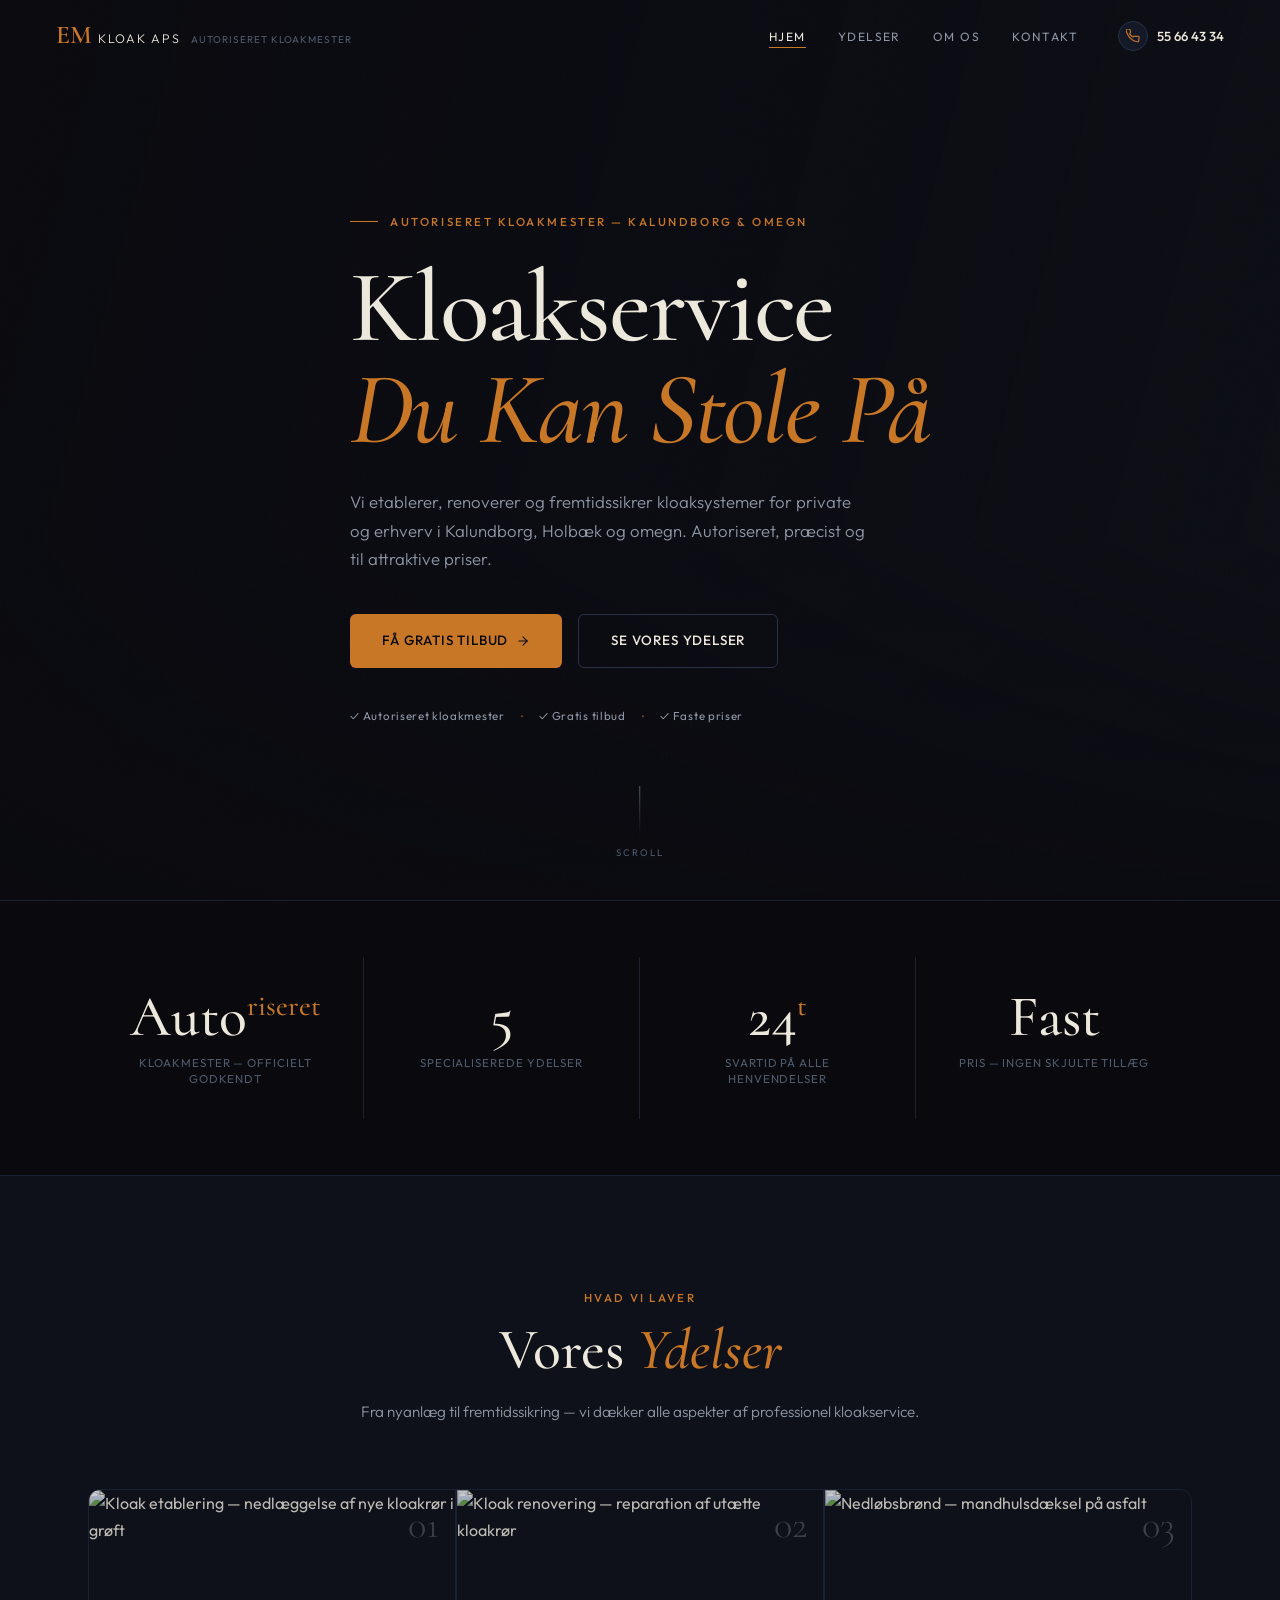
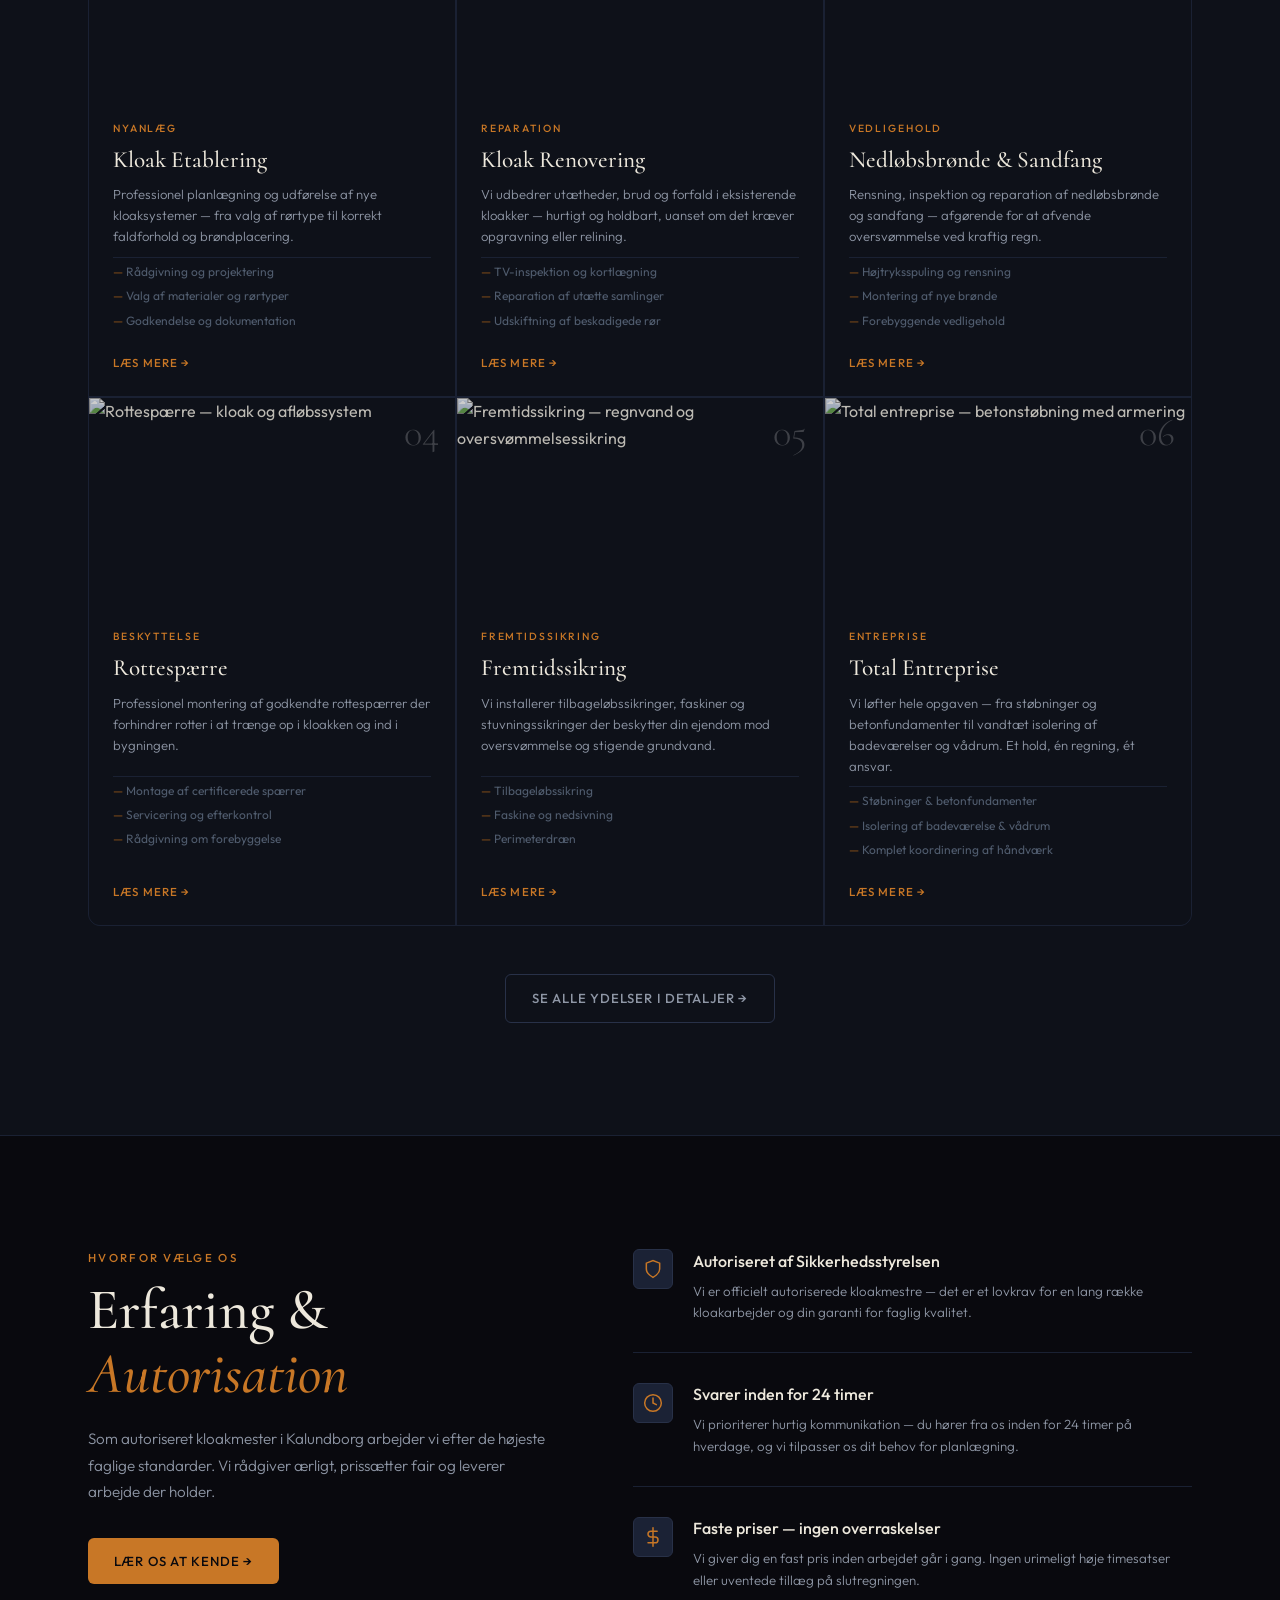
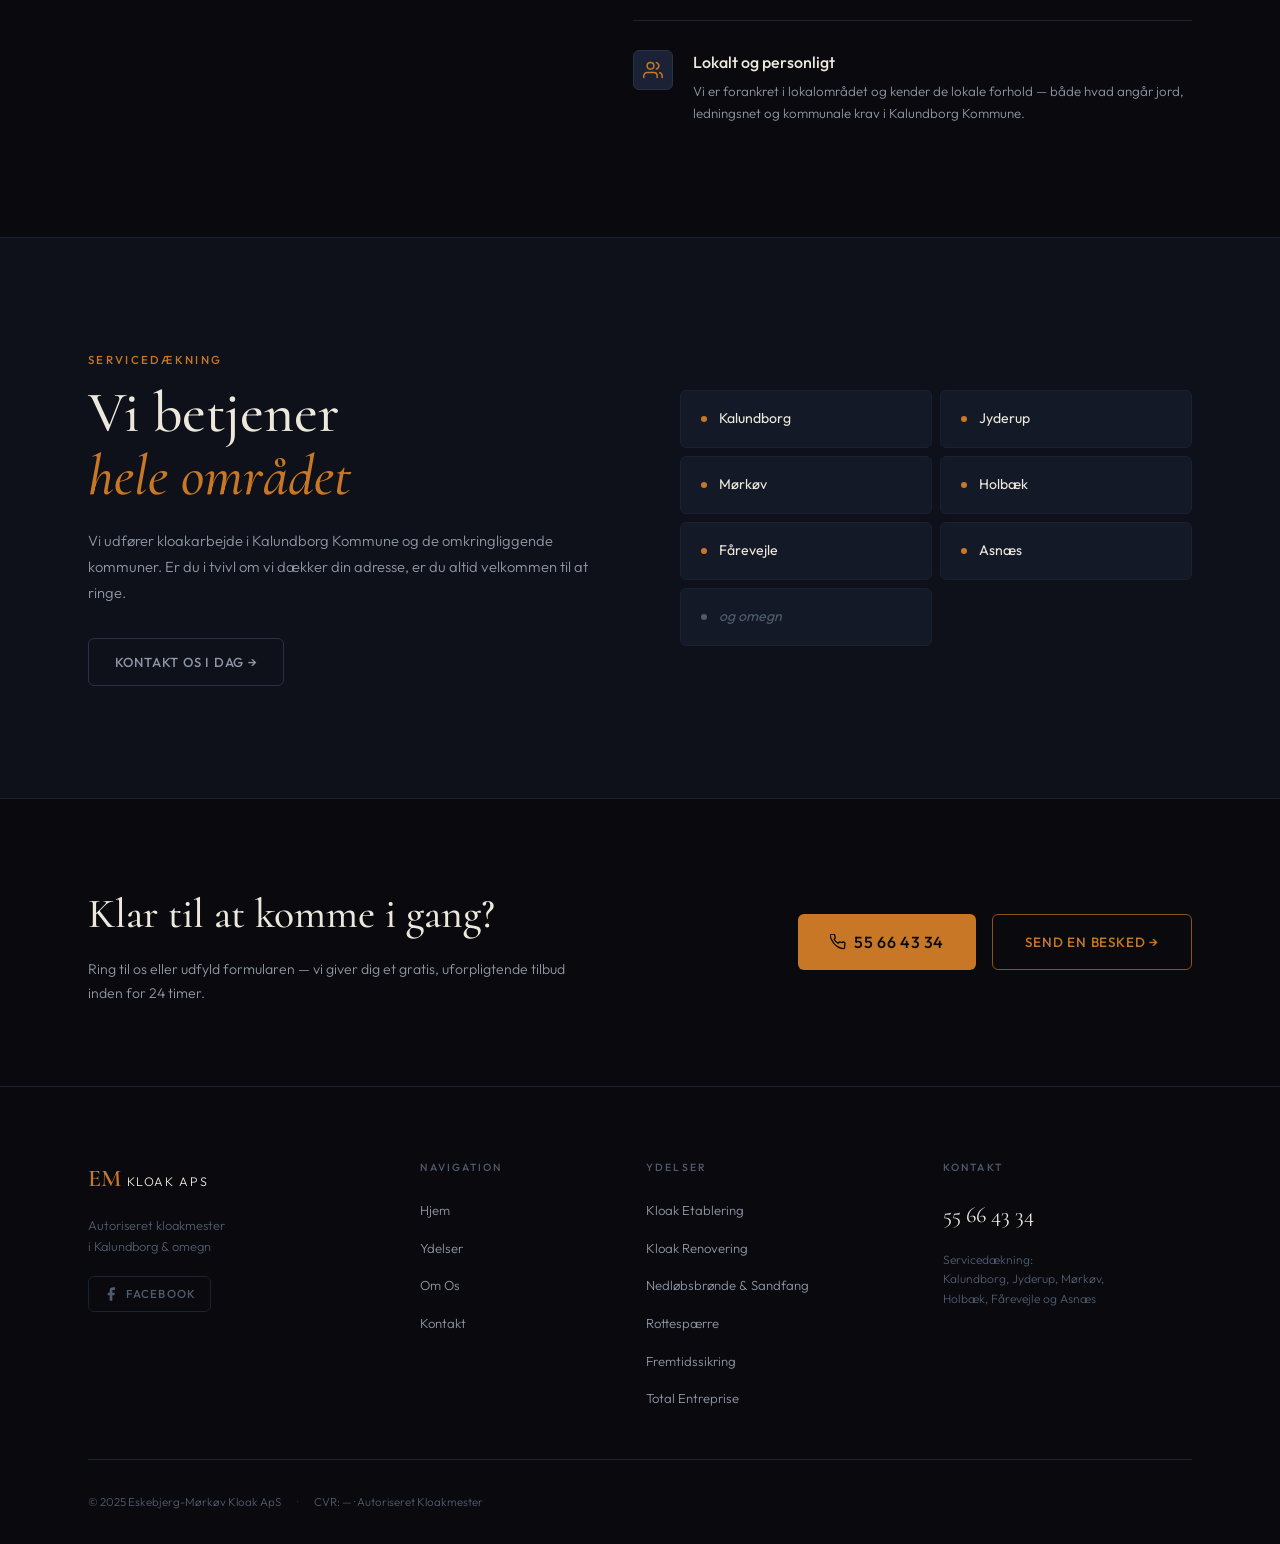
==== index.html @ 43b86daf "Replace all images with service-specific Pexels photos Hero: wide trench + large pipes (37627672) Et" ====
<!DOCTYPE html>
<html lang="da">
<head>
  <meta charset="UTF-8">
  <meta name="viewport" content="width=device-width, initial-scale=1.0">
  <title>Eskebjerg-Mørkøv Kloak ApS — Autoriseret Kloakmester i Kalundborg</title>
  <meta name="description" content="Autoriseret kloakmester i Kalundborg. Vi etablerer, renoverer og fremtidssikrer kloaksystemer for private og erhverv. Ring 55 66 43 34 for et gratis tilbud.">
  <meta name="keywords" content="kloakmester, kloak, Kalundborg, kloakservice, kloakrenovering, rottespærre, fremtidssikring, Mørkøv, Jyderup, Holbæk">
  <meta property="og:title" content="Eskebjerg-Mørkøv Kloak ApS — Autoriseret Kloakmester">
  <meta property="og:description" content="Professionel kloakservice i Kalundborg og omegn. Autoriseret kloakmester med fokus på kvalitet og holdbarhed.">
  <meta property="og:type" content="website">
  <link rel="canonical" href="https://www.emkloak.dk/">
  <link rel="stylesheet" href="assets/style.css">
  <link rel="preconnect" href="https://fonts.googleapis.com">
  <link rel="preconnect" href="https://fonts.gstatic.com" crossorigin>
  <link href="https://fonts.googleapis.com/css2?family=Cormorant:ital,wght@0,300;0,400;0,500;0,600;1,300;1,400;1,500;1,600&family=Outfit:wght@300;400;500;600&display=swap" rel="stylesheet">

  <script type="application/ld+json">
  {
    "@context": "https://schema.org",
    "@type": "LocalBusiness",
    "name": "Eskebjerg-Mørkøv Kloak ApS",
    "telephone": "+4555664334",
    "url": "https://www.emkloak.dk",
    "address": {
      "@type": "PostalAddress",
      "addressRegion": "Kalundborg",
      "addressCountry": "DK"
    },
    "areaServed": ["Kalundborg", "Jyderup", "Mørkøv", "Holbæk", "Fårevejle", "Asnæs"],
    "description": "Autoriseret kloakmester der etablerer, renoverer og fremtidssikrer kloaksystemer.",
    "openingHours": "Mo-Fr 07:00-17:00"
  }
  </script>
</head>
<body>

<!-- ═══ NAV ════════════════════════════════════════════════════════════ -->
<nav class="nav" id="nav">
  <a href="index.html" class="nav-brand" aria-label="Hjem">
    <span class="nav-brand-em">EM</span>
    <span class="nav-brand-rest">Kloak ApS</span>
    <span class="nav-brand-auth">Autoriseret Kloakmester</span>
  </a>
  <ul class="nav-links" role="list">
    <li><a href="index.html" class="active">Hjem</a></li>
    <li><a href="ydelser.html">Ydelser</a></li>
    <li><a href="om-os.html">Om Os</a></li>
    <li><a href="kontakt.html">Kontakt</a></li>
  </ul>
  <a href="tel:55664334" class="nav-phone">
    <span class="nav-phone-ring" aria-hidden="true">
      <svg width="14" height="14" viewBox="0 0 24 24" fill="none" stroke="currentColor" stroke-width="2" stroke-linecap="round"><path d="M22 16.92v3a2 2 0 01-2.18 2 19.79 19.79 0 01-8.63-3.07A19.5 19.5 0 013.07 9.8 19.79 19.79 0 010 1.17 2 2 0 012 0h3a2 2 0 012 1.72c.127.96.361 1.903.7 2.81a2 2 0 01-.45 2.11L6.09 7.91a16 16 0 006 6l1.27-1.27a2 2 0 012.11-.45c.907.339 1.85.573 2.81.7A2 2 0 0122 16z"/></svg>
    </span>
    55 66 43 34
  </a>
  <button class="hamburger" id="hamburger" aria-label="Åbn menu" aria-expanded="false">
    <span></span><span></span><span></span>
  </button>
</nav>

<!-- MOB NAV DRAWER -->
<div class="mob-nav" id="mob-nav" aria-hidden="true">
  <a href="index.html">Hjem</a>
  <a href="ydelser.html">Ydelser</a>
  <a href="om-os.html">Om Os</a>
  <a href="kontakt.html">Kontakt</a>
  <a href="tel:55664334" class="mob-phone">55 66 43 34</a>
  <a href="kontakt.html" class="btn btn-accent mob-cta">Få gratis tilbud &rarr;</a>
</div>
<div class="mob-overlay" id="mob-overlay"></div>

<!-- ═══ HERO ══════════════════════════════════════════════════════════ -->
<section class="hero" id="top">
  <div class="hero-bg" style="background-image:url('https://images.pexels.com/photos/37627672/pexels-photo-37627672.jpeg?auto=compress&cs=tinysrgb&w=1920')"></div>
  <div class="hero-gradient"></div>
  <div class="hero-noise"></div>
  <div class="container hero-body">
    <div class="hero-content">
      <div class="hero-eyebrow">Autoriseret Kloakmester — Kalundborg &amp; Omegn</div>
      <h1 class="hero-h1">
        Kloakservice<br>
        <em>Du Kan Stole På</em>
      </h1>
      <p class="hero-sub">Vi etablerer, renoverer og fremtidssikrer kloaksystemer for private og erhverv i Kalundborg, Holbæk og omegn. Autoriseret, præcist og til attraktive priser.</p>
      <div class="hero-btns">
        <a href="kontakt.html" class="btn btn-accent btn-lg">
          Få gratis tilbud
          <svg width="14" height="14" viewBox="0 0 24 24" fill="none" stroke="currentColor" stroke-width="2" stroke-linecap="round"><line x1="5" y1="12" x2="19" y2="12"/><polyline points="12,5 19,12 12,19"/></svg>
        </a>
        <a href="ydelser.html" class="btn btn-ghost btn-lg">Se vores ydelser</a>
      </div>
      <div class="hero-trust">
        <span>&#10003;&nbsp;Autoriseret kloakmester</span>
        <span class="dot" aria-hidden="true">·</span>
        <span>&#10003;&nbsp;Gratis tilbud</span>
        <span class="dot" aria-hidden="true">·</span>
        <span>&#10003;&nbsp;Faste priser</span>
      </div>
    </div>
  </div>
  <div class="hero-scroll" aria-hidden="true">
    <div class="hero-scroll-line"></div>
    <span>Scroll</span>
  </div>
</section>

<!-- ═══ STATS BAND ════════════════════════════════════════════════════ -->
<section class="stats" aria-label="Nøgletal">
  <div class="container">
    <div class="stats-grid">
      <div class="stat-item fade-up">
        <div class="stat-num">Auto<span class="stat-sup">riseret</span></div>
        <div class="stat-lbl">Kloakmester — officielt godkendt</div>
      </div>
      <div class="stat-item fade-up" data-d="1">
        <div class="stat-num">5</div>
        <div class="stat-lbl">Specialiserede ydelser</div>
      </div>
      <div class="stat-item fade-up" data-d="2">
        <div class="stat-num">24<span class="stat-sup">t</span></div>
        <div class="stat-lbl">Svartid på alle henvendelser</div>
      </div>
      <div class="stat-item fade-up" data-d="3">
        <div class="stat-num">Fast</div>
        <div class="stat-lbl">Pris — ingen skjulte tillæg</div>
      </div>
    </div>
  </div>
</section>

<!-- ═══ SERVICES ══════════════════════════════════════════════════════ -->
<section class="services" id="ydelser" aria-labelledby="services-h2">
  <div class="container">
    <div class="section-head fade-up">
      <div class="eyebrow">Hvad vi laver</div>
      <h2 class="h2" id="services-h2">Vores <em>Ydelser</em></h2>
      <p class="section-sub">Fra nyanlæg til fremtidssikring — vi dækker alle aspekter af professionel kloakservice.</p>
    </div>

    <div class="svc-grid">

      <a href="ydelser.html#etablering" class="svc-card fade-up">
        <div class="svc-img-wrap">
          <img src="https://images.pexels.com/photos/37627673/pexels-photo-37627673.jpeg?auto=compress&cs=tinysrgb&w=700" alt="Kloak etablering — nedlæggelse af nye kloakrør i grøft" loading="lazy">
          <span class="svc-badge">01</span>
        </div>
        <div class="svc-body">
          <div class="svc-tag">Nyanlæg</div>
          <h3 class="svc-name">Kloak Etablering</h3>
          <p class="svc-desc">Professionel planlægning og udførelse af nye kloaksystemer — fra valg af rørtype til korrekt faldforhold og brøndplacering.</p>
          <ul class="svc-bullets">
            <li>Rådgivning og projektering</li>
            <li>Valg af materialer og rørtyper</li>
            <li>Godkendelse og dokumentation</li>
          </ul>
          <span class="svc-link">Læs mere <span aria-hidden="true">&rarr;</span></span>
        </div>
      </a>

      <a href="ydelser.html#renovering" class="svc-card fade-up" data-d="1">
        <div class="svc-img-wrap">
          <img src="https://images.pexels.com/photos/29274530/pexels-photo-29274530.jpeg?auto=compress&cs=tinysrgb&w=700" alt="Kloak renovering — reparation af utætte kloakrør" loading="lazy">
          <span class="svc-badge">02</span>
        </div>
        <div class="svc-body">
          <div class="svc-tag">Reparation</div>
          <h3 class="svc-name">Kloak Renovering</h3>
          <p class="svc-desc">Vi udbedrer utætheder, brud og forfald i eksisterende kloakker — hurtigt og holdbart, uanset om det kræver opgravning eller relining.</p>
          <ul class="svc-bullets">
            <li>TV-inspektion og kortlægning</li>
            <li>Reparation af utætte samlinger</li>
            <li>Udskiftning af beskadigede rør</li>
          </ul>
          <span class="svc-link">Læs mere <span aria-hidden="true">&rarr;</span></span>
        </div>
      </a>

      <a href="ydelser.html#nedloeb" class="svc-card fade-up" data-d="2">
        <div class="svc-img-wrap">
          <img src="https://images.pexels.com/photos/5828261/pexels-photo-5828261.jpeg?auto=compress&cs=tinysrgb&w=700" alt="Nedløbsbrønd — mandhulsdæksel på asfalt" loading="lazy">
          <span class="svc-badge">03</span>
        </div>
        <div class="svc-body">
          <div class="svc-tag">Vedligehold</div>
          <h3 class="svc-name">Nedløbsbrønde &amp; Sandfang</h3>
          <p class="svc-desc">Rensning, inspektion og reparation af nedløbsbrønde og sandfang — afgørende for at afvende oversvømmelse ved kraftig regn.</p>
          <ul class="svc-bullets">
            <li>Højtryksspuling og rensning</li>
            <li>Montering af nye brønde</li>
            <li>Forebyggende vedligehold</li>
          </ul>
          <span class="svc-link">Læs mere <span aria-hidden="true">&rarr;</span></span>
        </div>
      </a>

      <a href="ydelser.html#rottespaerre" class="svc-card fade-up">
        <div class="svc-img-wrap">
          <img src="https://images.pexels.com/photos/3306357/pexels-photo-3306357.jpeg?auto=compress&cs=tinysrgb&w=700" alt="Rottespærre — kloak og afløbssystem" loading="lazy">
          <span class="svc-badge">04</span>
        </div>
        <div class="svc-body">
          <div class="svc-tag">Beskyttelse</div>
          <h3 class="svc-name">Rottespærre</h3>
          <p class="svc-desc">Professionel montering af godkendte rottespærrer der forhindrer rotter i at trænge op i kloakken og ind i bygningen.</p>
          <ul class="svc-bullets">
            <li>Montage af certificerede spærrer</li>
            <li>Servicering og efterkontrol</li>
            <li>Rådgivning om forebyggelse</li>
          </ul>
          <span class="svc-link">Læs mere <span aria-hidden="true">&rarr;</span></span>
        </div>
      </a>

      <a href="ydelser.html#fremtidssikring" class="svc-card fade-up" data-d="1">
        <div class="svc-img-wrap">
          <img src="https://images.pexels.com/photos/18312461/pexels-photo-18312461.jpeg?auto=compress&cs=tinysrgb&w=700" alt="Fremtidssikring — regnvand og oversvømmelsessikring" loading="lazy">
          <span class="svc-badge">05</span>
        </div>
        <div class="svc-body">
          <div class="svc-tag">Fremtidssikring</div>
          <h3 class="svc-name">Fremtidssikring</h3>
          <p class="svc-desc">Vi installerer tilbageløbssikringer, faskiner og stuvningssikringer der beskytter din ejendom mod oversvømmelse og stigende grundvand.</p>
          <ul class="svc-bullets">
            <li>Tilbageløbssikring</li>
            <li>Faskine og nedsivning</li>
            <li>Perimeterdræn</li>
          </ul>
          <span class="svc-link">Læs mere <span aria-hidden="true">&rarr;</span></span>
        </div>
      </a>

      <a href="ydelser.html#entreprise" class="svc-card fade-up" data-d="2">
        <div class="svc-img-wrap">
          <img src="https://images.pexels.com/photos/26107204/pexels-photo-26107204.jpeg?auto=compress&cs=tinysrgb&w=700" alt="Total entreprise — betonstøbning med armering" loading="lazy">
          <span class="svc-badge">06</span>
        </div>
        <div class="svc-body">
          <div class="svc-tag">Entreprise</div>
          <h3 class="svc-name">Total Entreprise</h3>
          <p class="svc-desc">Vi løfter hele opgaven — fra støbninger og betonfundamenter til vandtæt isolering af badeværelser og vådrum. Et hold, én regning, ét ansvar.</p>
          <ul class="svc-bullets">
            <li>Støbninger &amp; betonfundamenter</li>
            <li>Isolering af badeværelse &amp; vådrum</li>
            <li>Komplet koordinering af håndværk</li>
          </ul>
          <span class="svc-link">Læs mere <span aria-hidden="true">&rarr;</span></span>
        </div>
      </a>

    </div>

    <div class="services-cta fade-up">
      <a href="ydelser.html" class="btn btn-outline">Se alle ydelser i detaljer &rarr;</a>
    </div>
  </div>
</section>

<!-- ═══ WHY / ABOUT ══════════════════════════════════════════════════ -->
<section class="why" aria-labelledby="why-h2">
  <div class="container">
    <div class="why-layout">
      <div class="why-left fade-up">
        <div class="eyebrow">Hvorfor vælge os</div>
        <h2 class="h2" id="why-h2">Erfaring &amp;<br><em>Autorisation</em></h2>
        <p class="why-sub">Som autoriseret kloakmester i Kalundborg arbejder vi efter de højeste faglige standarder. Vi rådgiver ærligt, prissætter fair og leverer arbejde der holder.</p>
        <a href="om-os.html" class="btn btn-accent" style="margin-top:2rem">Lær os at kende &rarr;</a>
      </div>
      <div class="why-right">
        <div class="why-feat fade-up">
          <div class="why-feat-icon" aria-hidden="true">
            <svg width="20" height="20" viewBox="0 0 24 24" fill="none" stroke="currentColor" stroke-width="1.8" stroke-linecap="round"><path d="M12 22s8-4 8-10V5l-8-3-8 3v7c0 6 8 10 8 10z"/></svg>
          </div>
          <div>
            <div class="why-feat-title">Autoriseret af Sikkerhedsstyrelsen</div>
            <p class="why-feat-desc">Vi er officielt autoriserede kloakmestre — det er et lovkrav for en lang række kloakarbejder og din garanti for faglig kvalitet.</p>
          </div>
        </div>
        <div class="why-feat fade-up" data-d="1">
          <div class="why-feat-icon" aria-hidden="true">
            <svg width="20" height="20" viewBox="0 0 24 24" fill="none" stroke="currentColor" stroke-width="1.8" stroke-linecap="round"><circle cx="12" cy="12" r="10"/><polyline points="12,6 12,12 16,14"/></svg>
          </div>
          <div>
            <div class="why-feat-title">Svarer inden for 24 timer</div>
            <p class="why-feat-desc">Vi prioriterer hurtig kommunikation — du hører fra os inden for 24 timer på hverdage, og vi tilpasser os dit behov for planlægning.</p>
          </div>
        </div>
        <div class="why-feat fade-up" data-d="2">
          <div class="why-feat-icon" aria-hidden="true">
            <svg width="20" height="20" viewBox="0 0 24 24" fill="none" stroke="currentColor" stroke-width="1.8" stroke-linecap="round"><line x1="12" y1="1" x2="12" y2="23"/><path d="M17 5H9.5a3.5 3.5 0 000 7h5a3.5 3.5 0 010 7H6"/></svg>
          </div>
          <div>
            <div class="why-feat-title">Faste priser — ingen overraskelser</div>
            <p class="why-feat-desc">Vi giver dig en fast pris inden arbejdet går i gang. Ingen urimeligt høje timesatser eller uventede tillæg på slutregningen.</p>
          </div>
        </div>
        <div class="why-feat fade-up" data-d="3">
          <div class="why-feat-icon" aria-hidden="true">
            <svg width="20" height="20" viewBox="0 0 24 24" fill="none" stroke="currentColor" stroke-width="1.8" stroke-linecap="round"><path d="M17 21v-2a4 4 0 00-4-4H5a4 4 0 00-4 4v2"/><circle cx="9" cy="7" r="4"/><path d="M23 21v-2a4 4 0 00-3-3.87"/><path d="M16 3.13a4 4 0 010 7.75"/></svg>
          </div>
          <div>
            <div class="why-feat-title">Lokalt og personligt</div>
            <p class="why-feat-desc">Vi er forankret i lokalområdet og kender de lokale forhold — både hvad angår jord, ledningsnet og kommunale krav i Kalundborg Kommune.</p>
          </div>
        </div>
      </div>
    </div>
  </div>
</section>

<!-- ═══ SERVICE AREA ══════════════════════════════════════════════════ -->
<section class="area" aria-labelledby="area-h2">
  <div class="container">
    <div class="area-inner">
      <div class="area-text fade-up">
        <div class="eyebrow">Servicedækning</div>
        <h2 class="h2" id="area-h2">Vi betjener<br><em>hele området</em></h2>
        <p class="area-sub">Vi udfører kloakarbejde i Kalundborg Kommune og de omkringliggende kommuner. Er du i tvivl om vi dækker din adresse, er du altid velkommen til at ringe.</p>
        <a href="kontakt.html" class="btn btn-outline" style="margin-top:2rem">Kontakt os i dag &rarr;</a>
      </div>
      <div class="area-places fade-up" data-d="2">
        <div class="area-place">
          <span class="area-dot" aria-hidden="true"></span>
          <span>Kalundborg</span>
        </div>
        <div class="area-place">
          <span class="area-dot" aria-hidden="true"></span>
          <span>Jyderup</span>
        </div>
        <div class="area-place">
          <span class="area-dot" aria-hidden="true"></span>
          <span>Mørkøv</span>
        </div>
        <div class="area-place">
          <span class="area-dot" aria-hidden="true"></span>
          <span>Holbæk</span>
        </div>
        <div class="area-place">
          <span class="area-dot" aria-hidden="true"></span>
          <span>Fårevejle</span>
        </div>
        <div class="area-place">
          <span class="area-dot" aria-hidden="true"></span>
          <span>Asnæs</span>
        </div>
        <div class="area-place">
          <span class="area-dot area-dot--muted" aria-hidden="true"></span>
          <span class="area-place-more">og omegn</span>
        </div>
      </div>
    </div>
  </div>
</section>

<!-- ═══ CTA BAND ══════════════════════════════════════════════════════ -->
<section class="cta-band" aria-label="Ring til os">
  <div class="container">
    <div class="cta-inner fade-up">
      <div class="cta-text">
        <h2 class="cta-h2">Klar til at komme i gang?</h2>
        <p class="cta-sub">Ring til os eller udfyld formularen — vi giver dig et gratis, uforpligtende tilbud inden for 24 timer.</p>
      </div>
      <div class="cta-btns">
        <a href="tel:55664334" class="btn btn-accent btn-lg cta-phone">
          <svg width="16" height="16" viewBox="0 0 24 24" fill="none" stroke="currentColor" stroke-width="2" stroke-linecap="round" aria-hidden="true"><path d="M22 16.92v3a2 2 0 01-2.18 2 19.79 19.79 0 01-8.63-3.07A19.5 19.5 0 013.07 9.8 19.79 19.79 0 010 1.17 2 2 0 012 0h3a2 2 0 012 1.72c.127.96.361 1.903.7 2.81a2 2 0 01-.45 2.11L6.09 7.91a16 16 0 006 6l1.27-1.27a2 2 0 012.11-.45c.907.339 1.85.573 2.81.7A2 2 0 0122 16z"/></svg>
          55 66 43 34
        </a>
        <a href="kontakt.html" class="btn btn-ghost-accent btn-lg">Send en besked &rarr;</a>
      </div>
    </div>
  </div>
</section>

<!-- ═══ FOOTER ════════════════════════════════════════════════════════ -->
<footer class="footer">
  <div class="container">
    <div class="footer-grid">
      <div class="footer-brand">
        <a href="index.html" class="footer-logo">
          <span class="footer-logo-em">EM</span>
          <span class="footer-logo-rest">Kloak ApS</span>
        </a>
        <p class="footer-tagline">Autoriseret kloakmester<br>i Kalundborg &amp; omegn</p>
        <a href="https://www.facebook.com/groups/1786034168965561" target="_blank" rel="noopener noreferrer" class="footer-fb" aria-label="Besøg os på Facebook">
          <svg width="16" height="16" viewBox="0 0 24 24" fill="currentColor" aria-hidden="true"><path d="M18 2h-3a5 5 0 00-5 5v3H7v4h3v8h4v-8h3l1-4h-4V7a1 1 0 011-1h3z"/></svg>
          Facebook
        </a>
      </div>
      <div class="footer-nav">
        <div class="footer-nav-h">Navigation</div>
        <ul role="list">
          <li><a href="index.html">Hjem</a></li>
          <li><a href="ydelser.html">Ydelser</a></li>
          <li><a href="om-os.html">Om Os</a></li>
          <li><a href="kontakt.html">Kontakt</a></li>
        </ul>
      </div>
      <div class="footer-nav">
        <div class="footer-nav-h">Ydelser</div>
        <ul role="list">
          <li><a href="ydelser.html#etablering">Kloak Etablering</a></li>
          <li><a href="ydelser.html#renovering">Kloak Renovering</a></li>
          <li><a href="ydelser.html#nedloeb">Nedløbsbrønde &amp; Sandfang</a></li>
          <li><a href="ydelser.html#rottespaerre">Rottespærre</a></li>
          <li><a href="ydelser.html#fremtidssikring">Fremtidssikring</a></li>
          <li><a href="ydelser.html#entreprise">Total Entreprise</a></li>
        </ul>
      </div>
      <div class="footer-contact">
        <div class="footer-nav-h">Kontakt</div>
        <a href="tel:55664334" class="footer-contact-phone">55 66 43 34</a>
        <div class="footer-contact-area">Servicedækning:<br>Kalundborg, Jyderup, Mørkøv,<br>Holbæk, Fårevejle og Asnæs</div>
      </div>
    </div>
    <div class="footer-bottom">
      <span>&copy; 2025 Eskebjerg-Mørkøv Kloak ApS</span>
      <span class="footer-sep" aria-hidden="true">·</span>
      <span>CVR: — · Autoriseret Kloakmester</span>
    </div>
  </div>
</footer>

<script src="assets/script.js"></script>
</body>
</html>
---- assets/style.css ----
/* ─────────────────────────────────────────────────────────────────────
   EM Kloak ApS — Design System
   Dark industrial theme · Cormorant (display) + Outfit (body)
   Accent: warm amber #C87726
────────────────────────────────────────────────────────────────────── */

@import url('https://fonts.googleapis.com/css2?family=Cormorant:ital,wght@0,300;0,400;0,500;0,600;1,300;1,400;1,500;1,600&family=Outfit:wght@300;400;500;600&display=swap');

*, *::before, *::after { box-sizing: border-box; margin: 0; padding: 0; }

/* ── TOKENS ─────────────────────────────────────────────────────────── */
:root {
  /* Backgrounds */
  --bg-0:       #09090E;
  --bg-1:       #0E1119;
  --bg-2:       #141928;
  --bg-3:       #1B2235;
  --bg-4:       #232E45;

  /* Accent: industrial amber */
  --accent:     #C87726;
  --accent-hi:  #E8963E;
  --accent-lo:  #8C5218;
  --accent-bg:  rgba(200,119,38,.08);

  /* Text */
  --text-0:     #EDE8DC;
  --text-1:     #8F97A6;
  --text-2:     #505C6E;

  /* Borders */
  --border:     #1A2133;
  --border-hi:  #283148;

  /* Typography */
  --f-display:  'Cormorant', Georgia, serif;
  --f-body:     'Outfit', system-ui, sans-serif;

  /* Layout */
  --nav-h:  72px;
  --w:      1200px;
  --sv:     clamp(4.5rem, 9vw, 7rem);
  --r:      6px;
  --r-lg:   12px;
}

/* ── RESET & BASE ────────────────────────────────────────────────────── */
::-webkit-scrollbar { width: 5px; }
::-webkit-scrollbar-track { background: var(--bg-0); }
::-webkit-scrollbar-thumb { background: var(--bg-4); border-radius: 3px; }
::-webkit-scrollbar-thumb:hover { background: var(--accent-lo); }

html { scroll-behavior: smooth; }

body {
  font-family: var(--f-body);
  background: var(--bg-1);
  color: var(--text-0);
  line-height: 1.7;
  overflow-x: hidden;
  -webkit-font-smoothing: antialiased;
  -moz-osx-font-smoothing: grayscale;
}

img { display: block; max-width: 100%; }
a { text-decoration: none; color: inherit; }
ul { list-style: none; }
button { border: none; background: none; cursor: pointer; font: inherit; color: inherit; }

/* ── LAYOUT ──────────────────────────────────────────────────────────── */
.container {
  max-width: var(--w);
  margin: 0 auto;
  padding: 0 clamp(1.25rem, 5vw, 3rem);
}

/* ── TYPOGRAPHY HELPERS ──────────────────────────────────────────────── */
.eyebrow {
  font-size: .72rem;
  font-weight: 500;
  letter-spacing: .2em;
  text-transform: uppercase;
  color: var(--accent);
  margin-bottom: .75rem;
}

.h2 {
  font-family: var(--f-display);
  font-size: clamp(2.4rem, 5vw, 3.6rem);
  font-weight: 500;
  line-height: 1.1;
  color: var(--text-0);
}
.h2 em { font-style: italic; color: var(--accent); }

/* ── BUTTONS ──────────────────────────────────────────────────────────── */
.btn {
  display: inline-flex;
  align-items: center;
  gap: .5rem;
  padding: .75rem 1.6rem;
  border-radius: var(--r);
  font-family: var(--f-body);
  font-size: .82rem;
  font-weight: 500;
  letter-spacing: .06em;
  text-transform: uppercase;
  transition: background .22s, color .22s, border-color .22s, transform .15s, box-shadow .22s;
  cursor: pointer;
  white-space: nowrap;
}
.btn:active { transform: scale(.97); }

.btn-lg { padding: .9rem 2rem; font-size: .84rem; }

.btn-accent {
  background: var(--accent);
  color: var(--bg-0);
}
.btn-accent:hover {
  background: var(--accent-hi);
  box-shadow: 0 6px 24px rgba(200,119,38,.35);
}

.btn-ghost {
  background: transparent;
  color: var(--text-0);
  border: 1px solid var(--border-hi);
}
.btn-ghost:hover {
  border-color: var(--text-1);
  color: var(--text-0);
}

.btn-ghost-accent {
  background: transparent;
  color: var(--accent);
  border: 1px solid var(--accent-lo);
}
.btn-ghost-accent:hover {
  border-color: var(--accent);
  background: var(--accent-bg);
}

.btn-outline {
  background: transparent;
  color: var(--text-1);
  border: 1px solid var(--border-hi);
}
.btn-outline:hover {
  color: var(--text-0);
  border-color: var(--text-2);
}

/* ── NAV ──────────────────────────────────────────────────────────────── */
.nav {
  position: fixed;
  top: 0; left: 0; right: 0;
  height: var(--nav-h);
  display: flex;
  align-items: center;
  padding: 0 clamp(1.25rem, 5vw, 3.5rem);
  z-index: 900;
  transition: background .45s, box-shadow .45s;
}
.nav.scrolled {
  background: rgba(9,9,14,.94);
  backdrop-filter: blur(20px);
  -webkit-backdrop-filter: blur(20px);
  box-shadow: 0 1px 0 var(--border);
}

.nav-brand {
  display: flex;
  align-items: baseline;
  gap: .4rem;
  flex: 1;
}
.nav-brand-em {
  font-family: var(--f-display);
  font-size: 1.6rem;
  font-weight: 600;
  color: var(--accent);
  letter-spacing: -.01em;
  line-height: 1;
}
.nav-brand-rest {
  font-size: .78rem;
  font-weight: 300;
  letter-spacing: .14em;
  text-transform: uppercase;
  color: var(--text-0);
}
.nav-brand-auth {
  font-size: .62rem;
  font-weight: 400;
  letter-spacing: .1em;
  text-transform: uppercase;
  color: var(--text-2);
  margin-left: .25rem;
}

.nav-links {
  display: flex;
  align-items: center;
  gap: 2rem;
  list-style: none;
}
.nav-links a {
  font-size: .75rem;
  font-weight: 400;
  letter-spacing: .12em;
  text-transform: uppercase;
  color: var(--text-1);
  position: relative;
  transition: color .2s;
}
.nav-links a::after {
  content: '';
  position: absolute;
  bottom: -4px; left: 0;
  width: 0; height: 1px;
  background: var(--accent);
  transition: width .3s ease;
}
.nav-links a:hover,
.nav-links a.active { color: var(--text-0); }
.nav-links a:hover::after,
.nav-links a.active::after { width: 100%; }

.nav-phone {
  display: flex;
  align-items: center;
  gap: .55rem;
  margin-left: 2.5rem;
  font-size: .82rem;
  font-weight: 500;
  color: var(--text-0);
  transition: color .2s;
}
.nav-phone:hover { color: var(--accent); }
.nav-phone-ring {
  width: 30px; height: 30px;
  border-radius: 50%;
  border: 1px solid var(--border-hi);
  background: var(--bg-2);
  display: flex; align-items: center; justify-content: center;
  color: var(--accent);
  flex-shrink: 0;
  transition: background .2s, border-color .2s;
}
.nav-phone:hover .nav-phone-ring {
  background: var(--accent);
  border-color: var(--accent);
  color: var(--bg-0);
}

.hamburger {
  display: none;
  flex-direction: column;
  gap: 5px;
  padding: 8px;
  margin-left: 1.5rem;
}
.hamburger span {
  display: block;
  width: 22px; height: 1.5px;
  background: var(--text-0);
  transition: all .3s ease;
  border-radius: 2px;
}
.hamburger.open span:nth-child(1) { transform: translateY(6.5px) rotate(45deg); }
.hamburger.open span:nth-child(2) { opacity: 0; transform: scaleX(0); }
.hamburger.open span:nth-child(3) { transform: translateY(-6.5px) rotate(-45deg); }

/* Mobile nav */
.mob-nav {
  position: fixed;
  top: var(--nav-h);
  right: 0;
  width: min(320px, 85vw);
  height: calc(100vh - var(--nav-h));
  background: rgba(9,9,14,.97);
  backdrop-filter: blur(24px);
  -webkit-backdrop-filter: blur(24px);
  border-left: 1px solid var(--border);
  display: flex;
  flex-direction: column;
  padding: 2rem 1.75rem;
  gap: 1rem;
  z-index: 800;
  transform: translateX(100%);
  transition: transform .35s cubic-bezier(.4,0,.2,1);
}
.mob-nav.open { transform: translateX(0); }
.mob-nav a {
  font-size: .85rem;
  font-weight: 400;
  letter-spacing: .1em;
  text-transform: uppercase;
  color: var(--text-1);
  padding: .6rem 0;
  border-bottom: 1px solid var(--border);
  transition: color .2s;
}
.mob-nav a:hover { color: var(--text-0); }
.mob-phone {
  font-size: 1.2rem !important;
  font-weight: 500 !important;
  letter-spacing: .04em !important;
  text-transform: none !important;
  color: var(--text-0) !important;
  border-bottom: none !important;
  margin-top: .5rem;
}
.mob-cta {
  margin-top: .5rem;
  text-align: center;
  justify-content: center;
  border-bottom: none !important;
  color: var(--bg-0) !important;
}

.mob-overlay {
  position: fixed;
  inset: 0;
  background: rgba(0,0,0,.5);
  z-index: 799;
  opacity: 0;
  pointer-events: none;
  transition: opacity .35s;
}
.mob-overlay.visible {
  opacity: 1;
  pointer-events: auto;
}

/* ── HERO ─────────────────────────────────────────────────────────────── */
.hero {
  position: relative;
  min-height: 100vh;
  display: flex;
  align-items: center;
  overflow: hidden;
}
.hero-bg {
  position: absolute;
  inset: 0;
  background-size: cover;
  background-position: center 40%;
  transform: scale(1.05);
  transition: transform 12s ease;
  will-change: transform;
}
.hero.loaded .hero-bg { transform: scale(1); }

.hero-gradient {
  position: absolute;
  inset: 0;
  background:
    linear-gradient(105deg, rgba(9,9,14,.92) 0%, rgba(9,9,14,.65) 55%, rgba(9,9,14,.35) 100%),
    linear-gradient(0deg, rgba(9,9,14,.7) 0%, transparent 40%);
}
.hero-noise {
  position: absolute;
  inset: 0;
  background-image: url("data:image/svg+xml,%3Csvg viewBox='0 0 256 256' xmlns='http://www.w3.org/2000/svg'%3E%3Cfilter id='n'%3E%3CfeTurbulence type='fractalNoise' baseFrequency='.9' numOctaves='4' stitchTiles='stitch'/%3E%3C/filter%3E%3Crect width='100%25' height='100%25' filter='url(%23n)' opacity='.035'/%3E%3C/svg%3E");
  background-size: 200px;
  opacity: .4;
  pointer-events: none;
}

.hero-body {
  position: relative;
  z-index: 2;
  padding-top: calc(var(--nav-h) + 4rem);
  padding-bottom: 6rem;
}
.hero-content { max-width: 680px; }

.hero-eyebrow {
  font-size: .72rem;
  font-weight: 500;
  letter-spacing: .22em;
  text-transform: uppercase;
  color: var(--accent);
  margin-bottom: 1.5rem;
  display: flex;
  align-items: center;
  gap: .75rem;
}
.hero-eyebrow::before {
  content: '';
  display: block;
  width: 28px; height: 1px;
  background: var(--accent);
  flex-shrink: 0;
}

.hero-h1 {
  font-family: var(--f-display);
  font-size: clamp(3.5rem, 8vw, 6.5rem);
  font-weight: 500;
  line-height: 1.0;
  color: var(--text-0);
  margin-bottom: 1.75rem;
  letter-spacing: -.02em;
}
.hero-h1 em {
  font-style: italic;
  color: var(--accent);
  display: block;
}

.hero-sub {
  font-size: clamp(.9rem, 1.5vw, 1.05rem);
  font-weight: 300;
  color: var(--text-1);
  line-height: 1.7;
  max-width: 520px;
  margin-bottom: 2.5rem;
}

.hero-btns {
  display: flex;
  flex-wrap: wrap;
  gap: 1rem;
  margin-bottom: 2.25rem;
}

.hero-trust {
  display: flex;
  flex-wrap: wrap;
  gap: .6rem 1rem;
  font-size: .72rem;
  font-weight: 400;
  letter-spacing: .06em;
  color: var(--text-1);
  align-items: center;
}
.hero-trust .dot {
  color: var(--accent-lo);
  font-size: .9rem;
}

.hero-scroll {
  position: absolute;
  bottom: 2.5rem;
  left: 50%;
  transform: translateX(-50%);
  display: flex;
  flex-direction: column;
  align-items: center;
  gap: .5rem;
  z-index: 2;
  animation: hero-scroll-bounce 2.4s ease-in-out infinite;
}
.hero-scroll-line {
  width: 1px; height: 50px;
  background: linear-gradient(to bottom, var(--text-2), transparent);
}
.hero-scroll span {
  font-size: .6rem;
  letter-spacing: .2em;
  text-transform: uppercase;
  color: var(--text-2);
}
@keyframes hero-scroll-bounce {
  0%, 100% { transform: translateX(-50%) translateY(0); }
  50% { transform: translateX(-50%) translateY(6px); }
}

/* ── STATS BAND ──────────────────────────────────────────────────────── */
.stats {
  padding: 3.5rem 0;
  background: var(--bg-0);
  border-top: 1px solid var(--border);
  border-bottom: 1px solid var(--border);
}
.stats-grid {
  display: grid;
  grid-template-columns: repeat(4, 1fr);
  gap: 0;
}
.stat-item {
  padding: 2rem clamp(1rem, 3vw, 2.5rem);
  text-align: center;
  border-right: 1px solid var(--border);
}
.stat-item:last-child { border-right: none; }

.stat-num {
  font-family: var(--f-display);
  font-size: clamp(2.6rem, 5vw, 3.6rem);
  font-weight: 500;
  color: var(--text-0);
  line-height: 1;
  margin-bottom: .5rem;
}
.stat-sup {
  font-size: .5em;
  vertical-align: super;
  color: var(--accent);
}
.stat-lbl {
  font-size: .72rem;
  font-weight: 400;
  letter-spacing: .08em;
  text-transform: uppercase;
  color: var(--text-2);
  line-height: 1.4;
}

/* ── SERVICES ─────────────────────────────────────────────────────────── */
.services {
  padding: var(--sv) 0;
}
.section-head {
  text-align: center;
  max-width: 560px;
  margin: 0 auto 4rem;
}
.section-sub {
  font-size: .95rem;
  font-weight: 300;
  color: var(--text-1);
  line-height: 1.7;
  margin-top: 1rem;
}

.svc-grid {
  display: grid;
  grid-template-columns: repeat(3, 1fr);
  gap: 1.5px;
  background: var(--border);
  border: 1.5px solid var(--border);
  border-radius: var(--r-lg);
  overflow: hidden;
}

.svc-card {
  background: var(--bg-1);
  display: flex;
  flex-direction: column;
  transition: background .25s;
  text-decoration: none;
  color: inherit;
}
.svc-card:hover { background: var(--bg-2); }

.svc-img-wrap {
  position: relative;
  overflow: hidden;
  aspect-ratio: 16/9;
}
.svc-img-wrap img {
  width: 100%; height: 100%;
  object-fit: cover;
  transition: transform .6s ease;
  filter: brightness(.8) saturate(.7);
}
.svc-card:hover .svc-img-wrap img {
  transform: scale(1.04);
  filter: brightness(.9) saturate(.85);
}

.svc-badge {
  position: absolute;
  top: 1rem; right: 1rem;
  font-family: var(--f-display);
  font-size: 2.4rem;
  font-weight: 300;
  color: rgba(255,255,255,.2);
  line-height: 1;
  pointer-events: none;
  user-select: none;
}

.svc-body {
  padding: 1.5rem;
  display: flex;
  flex-direction: column;
  gap: .6rem;
  flex: 1;
}
.svc-tag {
  font-size: .65rem;
  font-weight: 500;
  letter-spacing: .18em;
  text-transform: uppercase;
  color: var(--accent);
}
.svc-name {
  font-family: var(--f-display);
  font-size: 1.45rem;
  font-weight: 500;
  color: var(--text-0);
  line-height: 1.2;
}
.svc-desc {
  font-size: .82rem;
  font-weight: 300;
  color: var(--text-1);
  line-height: 1.6;
}
.svc-bullets {
  font-size: .75rem;
  color: var(--text-2);
  display: flex;
  flex-direction: column;
  gap: .25rem;
  padding-top: .25rem;
  border-top: 1px solid var(--border);
  margin-top: auto;
}
.svc-bullets li::before {
  content: '— ';
  color: var(--accent-lo);
}
.svc-link {
  font-size: .72rem;
  font-weight: 500;
  letter-spacing: .1em;
  text-transform: uppercase;
  color: var(--accent);
  margin-top: auto;
  padding-top: .75rem;
  transition: gap .2s;
  display: inline-block;
}
.svc-card:hover .svc-link { text-decoration: underline; }

.services-cta {
  text-align: center;
  margin-top: 3rem;
}

/* ── WHY / ABOUT ──────────────────────────────────────────────────────── */
.why {
  padding: var(--sv) 0;
  background: var(--bg-0);
  border-top: 1px solid var(--border);
  border-bottom: 1px solid var(--border);
}
.why-layout {
  display: grid;
  grid-template-columns: 1fr 1.2fr;
  gap: 5rem;
  align-items: start;
}
.why-left { position: sticky; top: calc(var(--nav-h) + 2rem); }
.why-sub {
  font-size: .95rem;
  font-weight: 300;
  color: var(--text-1);
  line-height: 1.75;
  margin-top: 1.25rem;
}
.why-right {
  display: flex;
  flex-direction: column;
  gap: 0;
}
.why-feat {
  display: flex;
  gap: 1.25rem;
  align-items: flex-start;
  padding: 1.75rem 0;
  border-bottom: 1px solid var(--border);
}
.why-feat:first-child { padding-top: 0; }
.why-feat:last-child { border-bottom: none; padding-bottom: 0; }
.why-feat-icon {
  width: 40px; height: 40px;
  border-radius: var(--r);
  background: var(--bg-3);
  border: 1px solid var(--border-hi);
  display: flex; align-items: center; justify-content: center;
  color: var(--accent);
  flex-shrink: 0;
  margin-top: .1rem;
}
.why-feat-title {
  font-size: 1rem;
  font-weight: 500;
  color: var(--text-0);
  margin-bottom: .35rem;
}
.why-feat-desc {
  font-size: .83rem;
  font-weight: 300;
  color: var(--text-1);
  line-height: 1.65;
}

/* ── SERVICE AREA ─────────────────────────────────────────────────────── */
.area {
  padding: var(--sv) 0;
}
.area-inner {
  display: grid;
  grid-template-columns: 1fr 1fr;
  gap: 5rem;
  align-items: center;
}
.area-sub {
  font-size: .92rem;
  font-weight: 300;
  color: var(--text-1);
  line-height: 1.75;
  margin-top: 1.25rem;
}
.area-places {
  display: grid;
  grid-template-columns: 1fr 1fr;
  gap: .5rem;
}
.area-place {
  display: flex;
  align-items: center;
  gap: .75rem;
  padding: 1rem 1.25rem;
  background: var(--bg-2);
  border: 1px solid var(--border);
  border-radius: var(--r);
  font-size: .88rem;
  font-weight: 400;
  color: var(--text-0);
  transition: border-color .2s, background .2s;
}
.area-place:hover {
  border-color: var(--accent-lo);
  background: var(--bg-3);
}
.area-dot {
  width: 6px; height: 6px;
  border-radius: 50%;
  background: var(--accent);
  flex-shrink: 0;
}
.area-dot--muted { background: var(--text-2); }
.area-place-more { color: var(--text-2); font-style: italic; }

/* ── CTA BAND ──────────────────────────────────────────────────────────── */
.cta-band {
  padding: 5rem 0;
  background: var(--bg-0);
  border-top: 1px solid var(--border);
}
.cta-inner {
  display: flex;
  justify-content: space-between;
  align-items: center;
  gap: 3rem;
  flex-wrap: wrap;
}
.cta-h2 {
  font-family: var(--f-display);
  font-size: clamp(1.8rem, 3.5vw, 2.6rem);
  font-weight: 500;
  color: var(--text-0);
  margin-bottom: .5rem;
}
.cta-sub {
  font-size: .88rem;
  font-weight: 300;
  color: var(--text-1);
  max-width: 480px;
}
.cta-btns {
  display: flex;
  gap: 1rem;
  flex-wrap: wrap;
  flex-shrink: 0;
}
.cta-phone {
  font-size: 1rem !important;
  letter-spacing: .04em !important;
  text-transform: none !important;
}

/* ── FOOTER ───────────────────────────────────────────────────────────── */
.footer {
  background: var(--bg-0);
  border-top: 1px solid var(--border);
  padding: 4.5rem 0 2rem;
}
.footer-grid {
  display: grid;
  grid-template-columns: 1.6fr 1fr 1.4fr 1.4fr;
  gap: 3rem;
  padding-bottom: 3rem;
  border-bottom: 1px solid var(--border);
  margin-bottom: 2rem;
}
.footer-logo {
  display: flex;
  align-items: baseline;
  gap: .35rem;
  margin-bottom: 1rem;
}
.footer-logo-em {
  font-family: var(--f-display);
  font-size: 1.5rem;
  font-weight: 600;
  color: var(--accent);
}
.footer-logo-rest {
  font-size: .78rem;
  font-weight: 300;
  letter-spacing: .13em;
  text-transform: uppercase;
  color: var(--text-0);
}
.footer-tagline {
  font-size: .8rem;
  font-weight: 300;
  color: var(--text-2);
  line-height: 1.6;
  margin-bottom: 1.25rem;
}
.footer-fb {
  display: inline-flex;
  align-items: center;
  gap: .45rem;
  font-size: .72rem;
  font-weight: 500;
  letter-spacing: .1em;
  text-transform: uppercase;
  color: var(--text-2);
  border: 1px solid var(--border);
  border-radius: var(--r);
  padding: .45rem .85rem;
  transition: color .2s, border-color .2s;
}
.footer-fb:hover {
  color: var(--text-0);
  border-color: var(--border-hi);
}
.footer-nav-h {
  font-size: .65rem;
  font-weight: 500;
  letter-spacing: .2em;
  text-transform: uppercase;
  color: var(--text-2);
  margin-bottom: 1.25rem;
}
.footer-nav ul {
  display: flex;
  flex-direction: column;
  gap: .65rem;
}
.footer-nav a {
  font-size: .82rem;
  font-weight: 300;
  color: var(--text-1);
  transition: color .2s;
}
.footer-nav a:hover { color: var(--text-0); }
.footer-contact-phone {
  display: block;
  font-size: 1.4rem;
  font-family: var(--f-display);
  font-weight: 400;
  color: var(--text-0);
  margin-bottom: 1rem;
  transition: color .2s;
}
.footer-contact-phone:hover { color: var(--accent); }
.footer-contact-area {
  font-size: .75rem;
  font-weight: 300;
  color: var(--text-2);
  line-height: 1.6;
}
.footer-bottom {
  display: flex;
  align-items: center;
  gap: 1rem;
  font-size: .72rem;
  font-weight: 300;
  color: var(--text-2);
}
.footer-sep { color: var(--border-hi); }

/* ── PAGE HERO (inner pages) ──────────────────────────────────────────── */
.page-hero {
  padding: calc(var(--nav-h) + 4rem) 0 4rem;
  background: var(--bg-0);
  border-bottom: 1px solid var(--border);
  position: relative;
  overflow: hidden;
}
.page-hero::after {
  content: '';
  position: absolute;
  top: -100px; right: -100px;
  width: 400px; height: 400px;
  background: radial-gradient(circle, rgba(200,119,38,.06) 0%, transparent 70%);
  pointer-events: none;
}
.page-hero-inner { max-width: 640px; }
.page-hero-crumb {
  font-size: .67rem;
  font-weight: 400;
  letter-spacing: .14em;
  text-transform: uppercase;
  color: var(--text-2);
  margin-bottom: 1.25rem;
  display: flex;
  align-items: center;
  gap: .5rem;
}
.page-hero-crumb a { color: var(--text-2); transition: color .2s; }
.page-hero-crumb a:hover { color: var(--accent); }
.page-hero-crumb span { color: var(--border-hi); }
.page-h1 {
  font-family: var(--f-display);
  font-size: clamp(2.8rem, 6vw, 4.5rem);
  font-weight: 500;
  line-height: 1.05;
  color: var(--text-0);
  margin-bottom: 1.25rem;
}
.page-h1 em { font-style: italic; color: var(--accent); }
.page-hero-sub {
  font-size: .95rem;
  font-weight: 300;
  color: var(--text-1);
  line-height: 1.75;
}

/* ── INNER SERVICE SECTION ────────────────────────────────────────────── */
.svc-section {
  padding: var(--sv) 0;
  border-bottom: 1px solid var(--border);
}
.svc-section:nth-child(even) { background: var(--bg-0); }
.svc-section-inner {
  display: grid;
  grid-template-columns: 1fr 1fr;
  gap: 4.5rem;
  align-items: center;
}
.svc-section-inner.rev { direction: rtl; }
.svc-section-inner.rev > * { direction: ltr; }

.svc-section-img {
  position: relative;
  border-radius: var(--r-lg);
  overflow: hidden;
  aspect-ratio: 4/3;
}
.svc-section-img img {
  width: 100%; height: 100%;
  object-fit: cover;
  filter: brightness(.85) saturate(.75);
  transition: transform .6s ease, filter .4s;
}
.svc-section-img:hover img {
  transform: scale(1.03);
  filter: brightness(.9) saturate(.9);
}
.svc-section-img-num {
  position: absolute;
  bottom: 1.25rem; right: 1.25rem;
  font-family: var(--f-display);
  font-size: 4rem;
  font-weight: 300;
  color: rgba(255,255,255,.15);
  line-height: 1;
}

.svc-section-text .eyebrow { margin-bottom: .5rem; }
.svc-h2 {
  font-family: var(--f-display);
  font-size: clamp(2rem, 4vw, 2.8rem);
  font-weight: 500;
  color: var(--text-0);
  line-height: 1.1;
  margin-bottom: 1rem;
}
.svc-h2 em { font-style: italic; color: var(--accent); }
.svc-body-text {
  font-size: .9rem;
  font-weight: 300;
  color: var(--text-1);
  line-height: 1.75;
  margin-bottom: 1.5rem;
}
.svc-feats {
  display: flex;
  flex-direction: column;
  gap: .5rem;
  margin-bottom: 2rem;
}
.svc-feat {
  display: flex;
  align-items: flex-start;
  gap: .6rem;
  font-size: .82rem;
  font-weight: 400;
  color: var(--text-0);
}
.svc-feat::before {
  content: '✓';
  color: var(--accent);
  flex-shrink: 0;
  margin-top: .05rem;
}

/* ── CONTACT PAGE ──────────────────────────────────────────────────────── */
.contact-layout {
  padding: var(--sv) 0;
  display: grid;
  grid-template-columns: 1fr 1.5fr;
  gap: 5rem;
  align-items: start;
}
.contact-info { position: sticky; top: calc(var(--nav-h) + 2rem); }
.contact-info-h {
  font-family: var(--f-display);
  font-size: 1.8rem;
  font-weight: 500;
  color: var(--text-0);
  margin-bottom: .75rem;
}
.contact-info-sub {
  font-size: .88rem;
  font-weight: 300;
  color: var(--text-1);
  line-height: 1.7;
  margin-bottom: 2rem;
}
.contact-detail {
  display: flex;
  align-items: center;
  gap: .75rem;
  padding: 1rem 0;
  border-bottom: 1px solid var(--border);
}
.contact-detail:first-of-type { border-top: 1px solid var(--border); }
.contact-detail-icon {
  width: 36px; height: 36px;
  background: var(--bg-3);
  border: 1px solid var(--border-hi);
  border-radius: var(--r);
  display: flex; align-items: center; justify-content: center;
  color: var(--accent);
  flex-shrink: 0;
}
.contact-detail-label {
  font-size: .65rem;
  font-weight: 500;
  letter-spacing: .14em;
  text-transform: uppercase;
  color: var(--text-2);
}
.contact-detail-val {
  font-size: .9rem;
  font-weight: 400;
  color: var(--text-0);
}
.contact-detail-val a { transition: color .2s; }
.contact-detail-val a:hover { color: var(--accent); }

/* Contact form */
.contact-form-wrap {
  background: var(--bg-0);
  border: 1px solid var(--border);
  border-radius: var(--r-lg);
  padding: 2.5rem;
}
.contact-form-h {
  font-family: var(--f-display);
  font-size: 1.65rem;
  font-weight: 500;
  color: var(--text-0);
  margin-bottom: 1.75rem;
}

.form-row {
  display: grid;
  grid-template-columns: 1fr 1fr;
  gap: 1rem;
}
.form-group {
  display: flex;
  flex-direction: column;
  gap: .4rem;
  margin-bottom: 1rem;
}
.form-group.full { grid-column: 1 / -1; }
.form-label {
  font-size: .67rem;
  font-weight: 500;
  letter-spacing: .14em;
  text-transform: uppercase;
  color: var(--text-2);
}
.form-input,
.form-textarea,
.form-select {
  background: var(--bg-2);
  border: 1px solid var(--border-hi);
  border-radius: var(--r);
  padding: .75rem 1rem;
  font-family: var(--f-body);
  font-size: .88rem;
  font-weight: 300;
  color: var(--text-0);
  outline: none;
  transition: border-color .2s, background .2s;
  width: 100%;
}
.form-input::placeholder,
.form-textarea::placeholder { color: var(--text-2); }
.form-input:focus,
.form-textarea:focus,
.form-select:focus {
  border-color: var(--accent);
  background: var(--bg-3);
}
.form-textarea {
  resize: vertical;
  min-height: 130px;
}
.form-select option { background: var(--bg-2); }

.form-submit {
  width: 100%;
  justify-content: center;
  padding: 1rem 2rem;
  font-size: .86rem;
  margin-top: .5rem;
}

/* ── ABOUT PAGE ────────────────────────────────────────────────────────── */
.about-intro {
  padding: var(--sv) 0;
  display: grid;
  grid-template-columns: 1fr 1fr;
  gap: 5rem;
  align-items: center;
}
.about-intro-text p {
  font-size: .9rem;
  font-weight: 300;
  color: var(--text-1);
  line-height: 1.8;
  margin-bottom: 1rem;
}
.about-intro-img {
  border-radius: var(--r-lg);
  overflow: hidden;
  aspect-ratio: 4/3;
}
.about-intro-img img {
  width: 100%; height: 100%;
  object-fit: cover;
  filter: brightness(.85) saturate(.7);
}
.about-values {
  padding: var(--sv) 0;
  background: var(--bg-0);
  border-top: 1px solid var(--border);
  border-bottom: 1px solid var(--border);
}
.about-values-grid {
  display: grid;
  grid-template-columns: repeat(3, 1fr);
  gap: 1.5px;
  background: var(--border);
  border: 1.5px solid var(--border);
  border-radius: var(--r-lg);
  overflow: hidden;
  margin-top: 3rem;
}
.about-value {
  background: var(--bg-0);
  padding: 2.5rem 2rem;
}
.about-value-icon {
  width: 44px; height: 44px;
  border-radius: var(--r);
  background: var(--bg-3);
  border: 1px solid var(--border-hi);
  display: flex; align-items: center; justify-content: center;
  color: var(--accent);
  margin-bottom: 1.25rem;
}
.about-value-h {
  font-family: var(--f-display);
  font-size: 1.2rem;
  font-weight: 500;
  color: var(--text-0);
  margin-bottom: .5rem;
}
.about-value-p {
  font-size: .82rem;
  font-weight: 300;
  color: var(--text-1);
  line-height: 1.65;
}

/* ── ANIMATIONS ────────────────────────────────────────────────────────── */
.fade-up {
  opacity: 0;
  transform: translateY(28px);
  transition: opacity .65s ease, transform .65s ease;
}
.fade-up.visible {
  opacity: 1;
  transform: translateY(0);
}
.fade-up[data-d="1"] { transition-delay: .1s; }
.fade-up[data-d="2"] { transition-delay: .2s; }
.fade-up[data-d="3"] { transition-delay: .3s; }

/* ── RESPONSIVE ────────────────────────────────────────────────────────── */
@media (max-width: 1024px) {
  .stats-grid { grid-template-columns: repeat(2, 1fr); }
  .stat-item:nth-child(2) { border-right: none; }
  .stat-item:nth-child(3) { border-right: 1px solid var(--border); border-top: 1px solid var(--border); }
  .stat-item:nth-child(4) { border-right: none; border-top: 1px solid var(--border); }

  .svc-grid { grid-template-columns: repeat(2, 1fr); }

  .why-layout { grid-template-columns: 1fr; gap: 3rem; }
  .why-left { position: static; }

  .area-inner { grid-template-columns: 1fr; gap: 3rem; }

  .footer-grid { grid-template-columns: 1fr 1fr; gap: 2rem; }

  .about-intro { grid-template-columns: 1fr; gap: 3rem; }
  .about-values-grid { grid-template-columns: 1fr; }
  .contact-layout { grid-template-columns: 1fr; gap: 3rem; }
  .contact-info { position: static; }
}

@media (max-width: 768px) {
  .nav-links { display: none; }
  .nav-phone { display: none; }
  .hamburger { display: flex; }
  .nav-brand-auth { display: none; }

  .hero-h1 { font-size: clamp(3rem, 11vw, 4.5rem); }
  .hero-btns { flex-direction: column; }
  .hero-btns .btn { width: 100%; justify-content: center; }

  .svc-grid { grid-template-columns: 1fr; }

  .svc-section-inner { grid-template-columns: 1fr; gap: 2.5rem; }
  .svc-section-inner.rev { direction: ltr; }

  .cta-inner { flex-direction: column; align-items: flex-start; gap: 2rem; }

  .footer-grid { grid-template-columns: 1fr; }

  .form-row { grid-template-columns: 1fr; }

  .area-places { grid-template-columns: 1fr; }
}

@media (max-width: 480px) {
  .stats-grid { grid-template-columns: 1fr; }
  .stat-item { border-right: none; border-bottom: 1px solid var(--border); }
  .stat-item:last-child { border-bottom: none; }
}
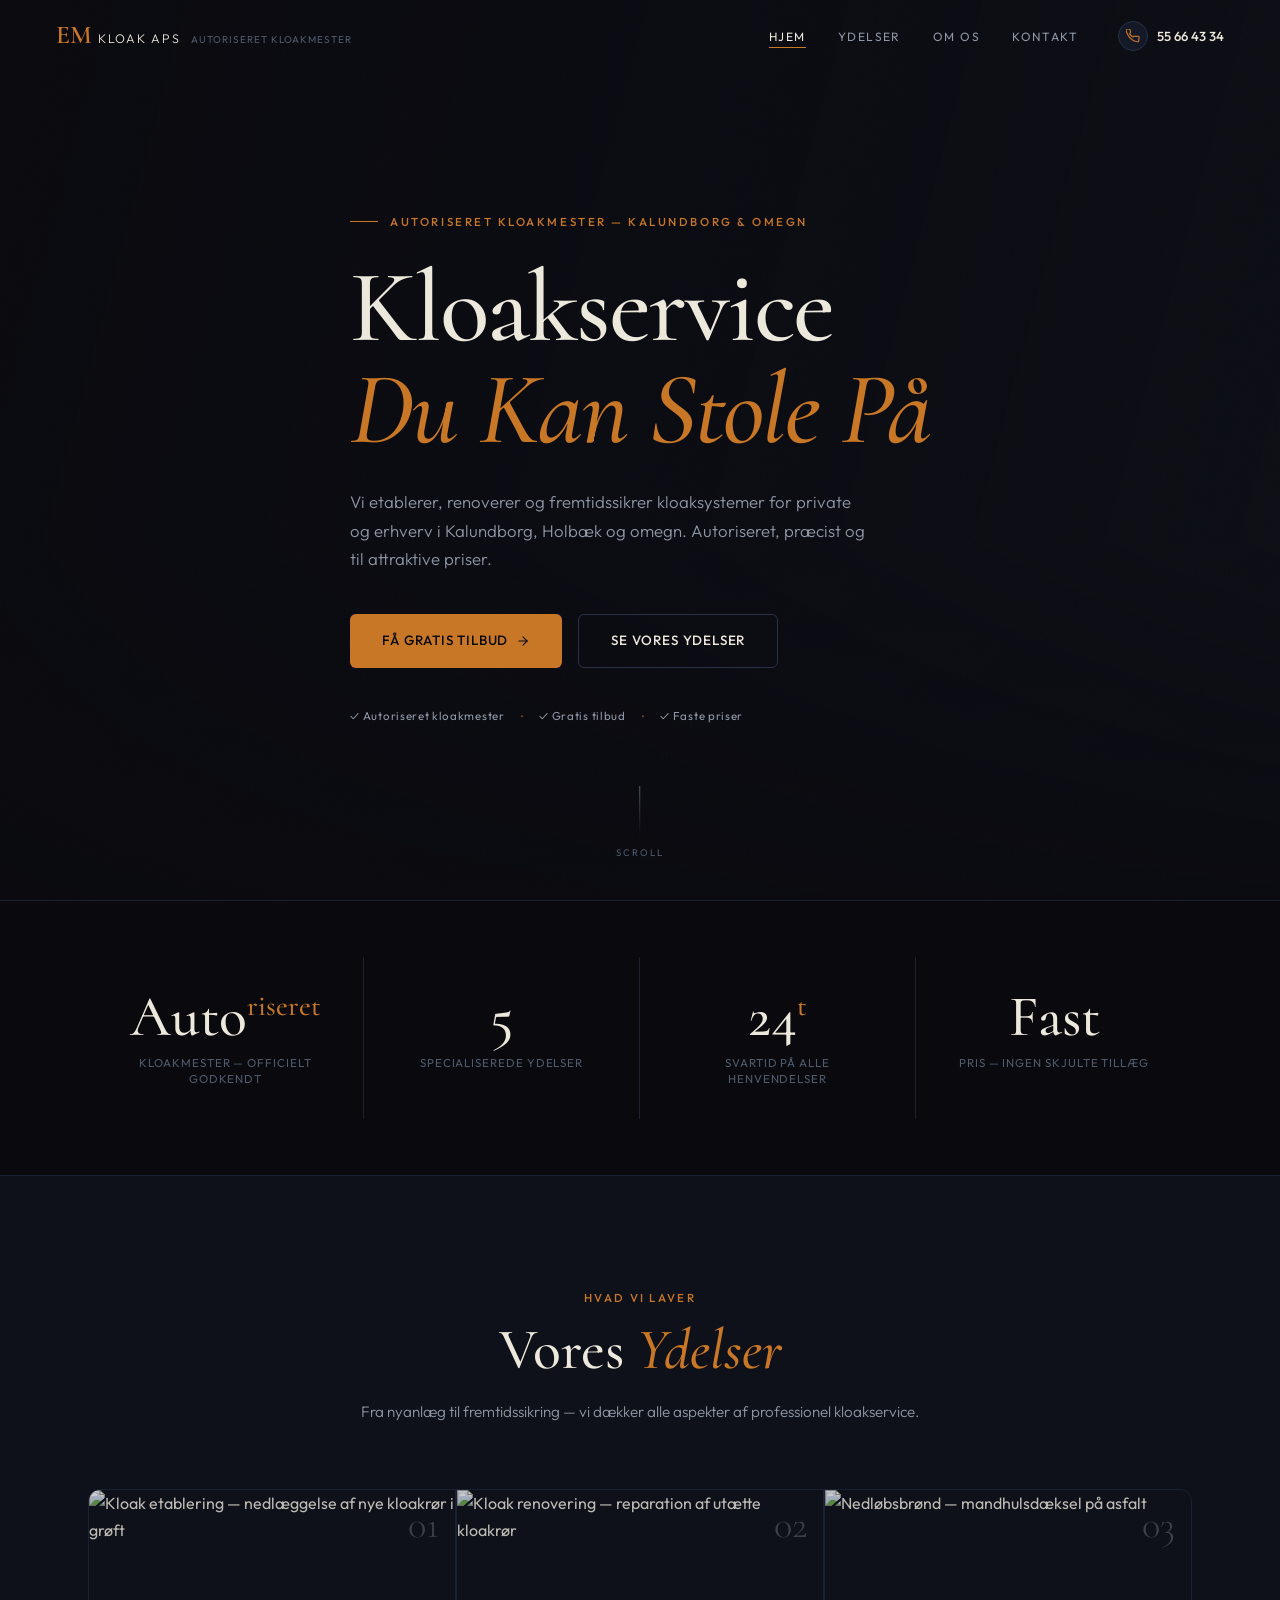
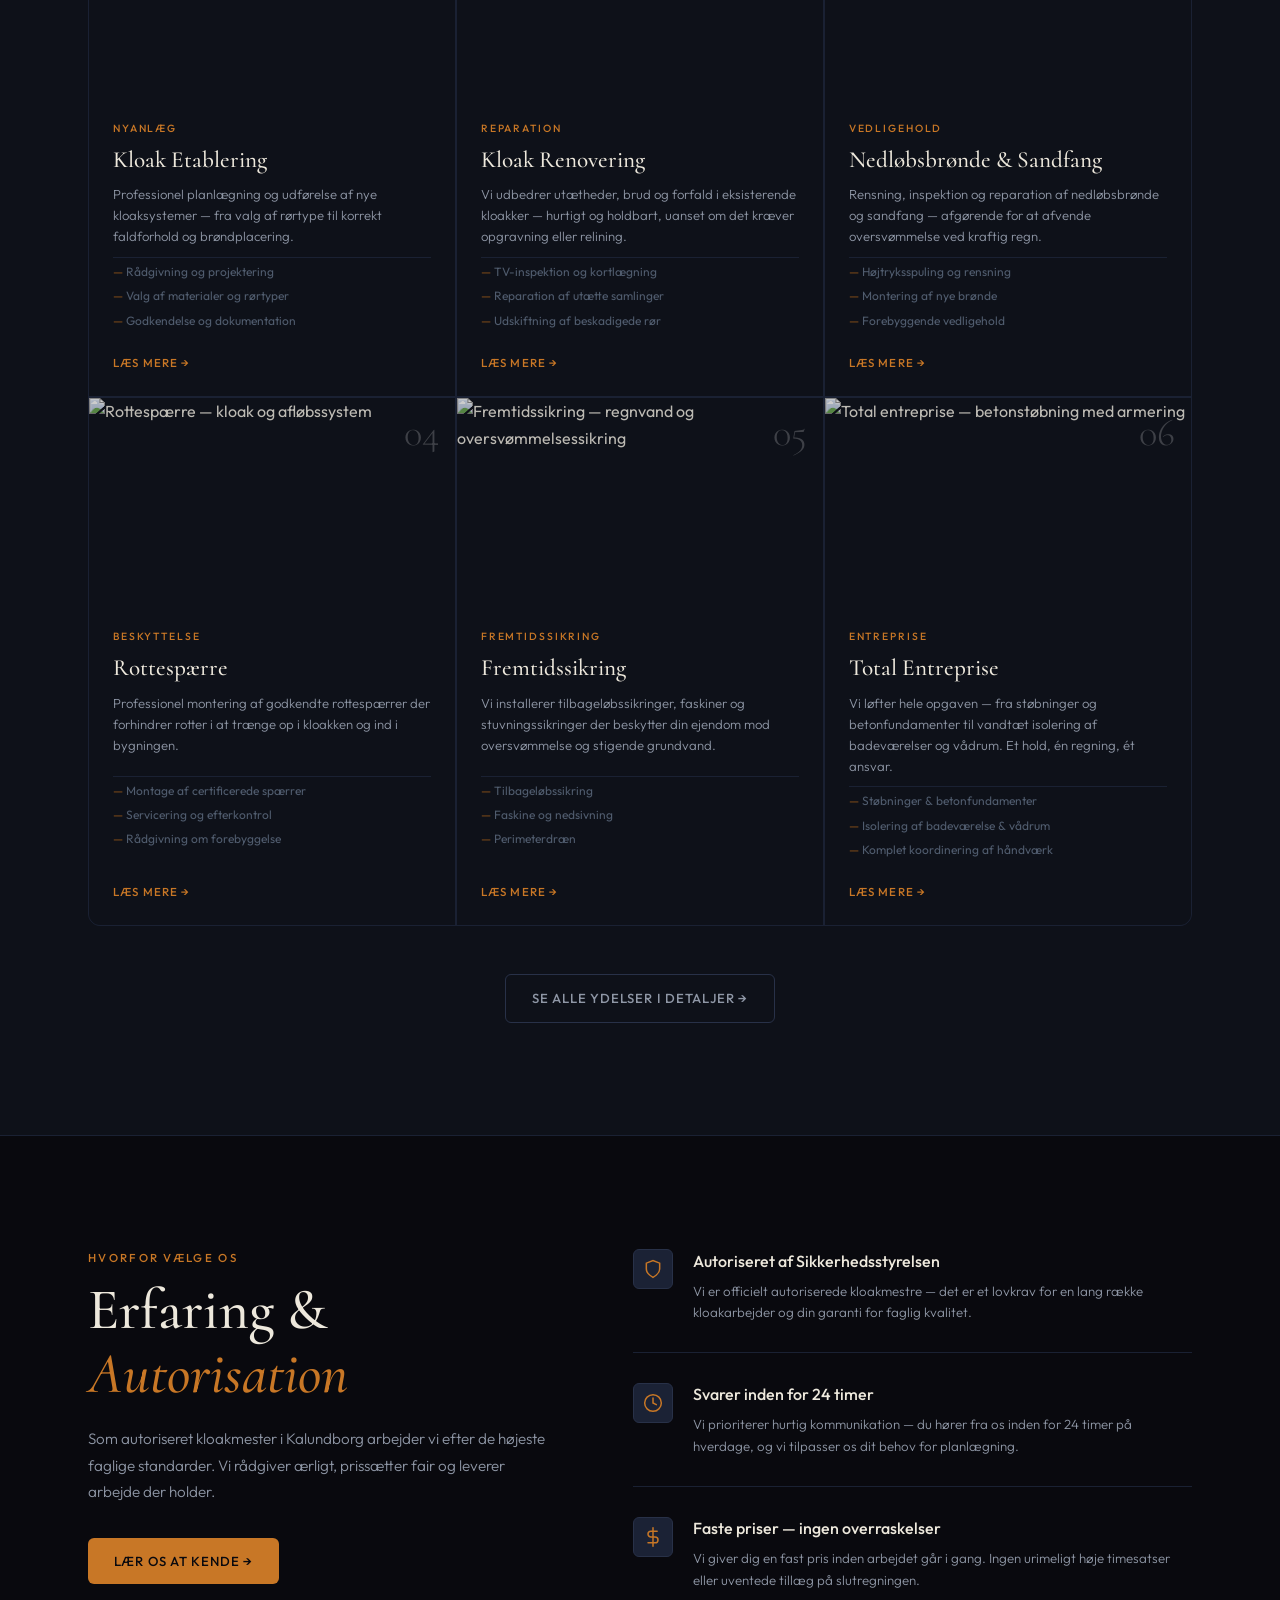
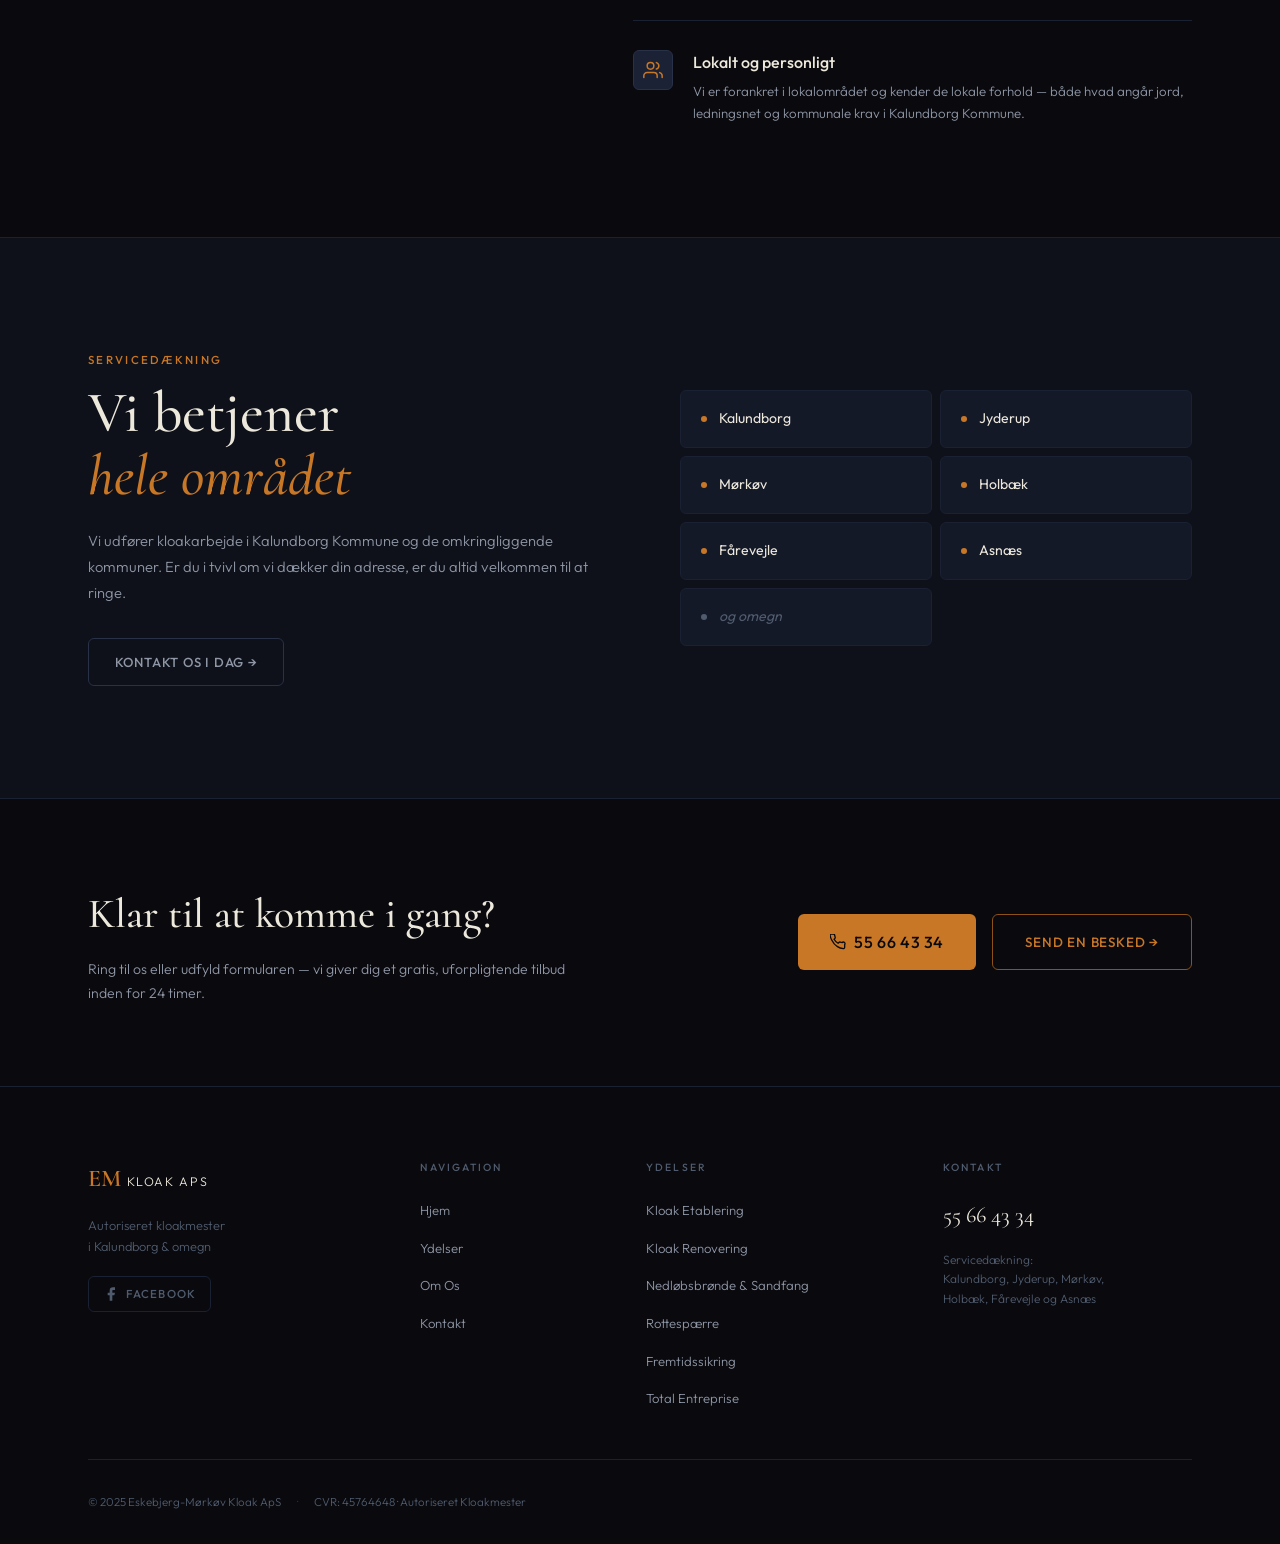
==== commit 933b51bc: "Add 6 dedicated SEO service pages, CVR number, and update internal links - Create individual service" ====
--- a/index.html
+++ b/index.html
@@ -28,6 +28,7 @@
       "addressCountry": "DK"
     },
     "areaServed": ["Kalundborg", "Jyderup", "Mørkøv", "Holbæk", "Fårevejle", "Asnæs"],
+    "taxID": "45764648",
     "description": "Autoriseret kloakmester der etablerer, renoverer og fremtidssikrer kloaksystemer.",
     "openingHours": "Mo-Fr 07:00-17:00"
   }
@@ -140,7 +141,7 @@
 
     <div class="svc-grid">
 
-      <a href="ydelser.html#etablering" class="svc-card fade-up">
+      <a href="kloak-etablering.html" class="svc-card fade-up">
         <div class="svc-img-wrap">
           <img src="https://images.pexels.com/photos/37627673/pexels-photo-37627673.jpeg?auto=compress&cs=tinysrgb&w=700" alt="Kloak etablering — nedlæggelse af nye kloakrør i grøft" loading="lazy">
           <span class="svc-badge">01</span>
@@ -158,7 +159,7 @@
         </div>
       </a>
 
-      <a href="ydelser.html#renovering" class="svc-card fade-up" data-d="1">
+      <a href="kloak-renovering.html" class="svc-card fade-up" data-d="1">
         <div class="svc-img-wrap">
           <img src="https://images.pexels.com/photos/29274530/pexels-photo-29274530.jpeg?auto=compress&cs=tinysrgb&w=700" alt="Kloak renovering — reparation af utætte kloakrør" loading="lazy">
           <span class="svc-badge">02</span>
@@ -176,7 +177,7 @@
         </div>
       </a>
 
-      <a href="ydelser.html#nedloeb" class="svc-card fade-up" data-d="2">
+      <a href="nedloebsbroende-sandfang.html" class="svc-card fade-up" data-d="2">
         <div class="svc-img-wrap">
           <img src="https://images.pexels.com/photos/5828261/pexels-photo-5828261.jpeg?auto=compress&cs=tinysrgb&w=700" alt="Nedløbsbrønd — mandhulsdæksel på asfalt" loading="lazy">
           <span class="svc-badge">03</span>
@@ -194,7 +195,7 @@
         </div>
       </a>
 
-      <a href="ydelser.html#rottespaerre" class="svc-card fade-up">
+      <a href="rottespaerre.html" class="svc-card fade-up">
         <div class="svc-img-wrap">
           <img src="https://images.pexels.com/photos/3306357/pexels-photo-3306357.jpeg?auto=compress&cs=tinysrgb&w=700" alt="Rottespærre — kloak og afløbssystem" loading="lazy">
           <span class="svc-badge">04</span>
@@ -212,7 +213,7 @@
         </div>
       </a>
 
-      <a href="ydelser.html#fremtidssikring" class="svc-card fade-up" data-d="1">
+      <a href="fremtidssikring.html" class="svc-card fade-up" data-d="1">
         <div class="svc-img-wrap">
           <img src="https://images.pexels.com/photos/18312461/pexels-photo-18312461.jpeg?auto=compress&cs=tinysrgb&w=700" alt="Fremtidssikring — regnvand og oversvømmelsessikring" loading="lazy">
           <span class="svc-badge">05</span>
@@ -230,7 +231,7 @@
         </div>
       </a>
 
-      <a href="ydelser.html#entreprise" class="svc-card fade-up" data-d="2">
+      <a href="total-entreprise.html" class="svc-card fade-up" data-d="2">
         <div class="svc-img-wrap">
           <img src="https://images.pexels.com/photos/26107204/pexels-photo-26107204.jpeg?auto=compress&cs=tinysrgb&w=700" alt="Total entreprise — betonstøbning med armering" loading="lazy">
           <span class="svc-badge">06</span>
@@ -398,12 +399,12 @@
       <div class="footer-nav">
         <div class="footer-nav-h">Ydelser</div>
         <ul role="list">
-          <li><a href="ydelser.html#etablering">Kloak Etablering</a></li>
-          <li><a href="ydelser.html#renovering">Kloak Renovering</a></li>
-          <li><a href="ydelser.html#nedloeb">Nedløbsbrønde &amp; Sandfang</a></li>
-          <li><a href="ydelser.html#rottespaerre">Rottespærre</a></li>
-          <li><a href="ydelser.html#fremtidssikring">Fremtidssikring</a></li>
-          <li><a href="ydelser.html#entreprise">Total Entreprise</a></li>
+          <li><a href="kloak-etablering.html">Kloak Etablering</a></li>
+          <li><a href="kloak-renovering.html">Kloak Renovering</a></li>
+          <li><a href="nedloebsbroende-sandfang.html">Nedløbsbrønde &amp; Sandfang</a></li>
+          <li><a href="rottespaerre.html">Rottespærre</a></li>
+          <li><a href="fremtidssikring.html">Fremtidssikring</a></li>
+          <li><a href="total-entreprise.html">Total Entreprise</a></li>
         </ul>
       </div>
       <div class="footer-contact">
@@ -415,7 +416,7 @@
     <div class="footer-bottom">
       <span>&copy; 2025 Eskebjerg-Mørkøv Kloak ApS</span>
       <span class="footer-sep" aria-hidden="true">·</span>
-      <span>CVR: — · Autoriseret Kloakmester</span>
+      <span>CVR: 45764648 · Autoriseret Kloakmester</span>
     </div>
   </div>
 </footer>
--- a/assets/style.css
+++ b/assets/style.css
@@ -1268,3 +1268,114 @@
   .stat-item { border-right: none; border-bottom: 1px solid var(--border); }
   .stat-item:last-child { border-bottom: none; }
 }
+
+/* ── FAQ SECTION ──────────────────────────────────────────────────────── */
+.faq {
+  padding: var(--sv) 0;
+  background: var(--bg-0);
+  border-top: 1px solid var(--border);
+}
+.faq-grid {
+  display: grid;
+  grid-template-columns: 1fr 1fr;
+  gap: 1.25rem;
+  margin-top: 3rem;
+}
+.faq-item {
+  background: var(--bg-2);
+  border: 1px solid var(--border);
+  border-radius: var(--r-lg);
+  padding: 1.75rem 2rem;
+  transition: border-color .2s;
+}
+.faq-item:hover { border-color: var(--border-hi); }
+.faq-q {
+  font-family: var(--f-display);
+  font-size: 1.15rem;
+  font-weight: 500;
+  color: var(--text-0);
+  line-height: 1.25;
+  margin-bottom: .85rem;
+}
+.faq-a {
+  font-size: .85rem;
+  font-weight: 300;
+  color: var(--text-1);
+  line-height: 1.75;
+}
+
+/* ── RELATED SERVICES ─────────────────────────────────────────────────── */
+.related {
+  padding: var(--sv) 0;
+  border-top: 1px solid var(--border);
+}
+.related-grid {
+  display: grid;
+  grid-template-columns: repeat(3, 1fr);
+  gap: 1.25rem;
+  margin-top: 3rem;
+}
+.related-card {
+  background: var(--bg-2);
+  border: 1px solid var(--border);
+  border-radius: var(--r-lg);
+  padding: 2rem;
+  display: flex;
+  flex-direction: column;
+  transition: border-color .22s, background .22s;
+  text-decoration: none;
+  color: inherit;
+}
+.related-card:hover {
+  border-color: var(--accent-lo);
+  background: var(--bg-3);
+}
+.related-num {
+  font-family: var(--f-display);
+  font-size: 2.8rem;
+  font-weight: 300;
+  color: var(--bg-4);
+  line-height: 1;
+  margin-bottom: .85rem;
+}
+.related-tag {
+  font-size: .65rem;
+  font-weight: 500;
+  letter-spacing: .18em;
+  text-transform: uppercase;
+  color: var(--accent);
+  margin-bottom: .4rem;
+}
+.related-name {
+  font-family: var(--f-display);
+  font-size: 1.35rem;
+  font-weight: 500;
+  color: var(--text-0);
+  line-height: 1.2;
+  margin-bottom: .65rem;
+}
+.related-desc {
+  font-size: .8rem;
+  font-weight: 300;
+  color: var(--text-1);
+  line-height: 1.65;
+  flex: 1;
+}
+.related-link {
+  display: inline-block;
+  font-size: .7rem;
+  font-weight: 500;
+  letter-spacing: .12em;
+  text-transform: uppercase;
+  color: var(--accent);
+  margin-top: 1.25rem;
+}
+.related-card:hover .related-link { text-decoration: underline; }
+
+@media (max-width: 768px) {
+  .faq-grid { grid-template-columns: 1fr; }
+  .related-grid { grid-template-columns: 1fr; }
+}
+@media (min-width: 769px) and (max-width: 1024px) {
+  .related-grid { grid-template-columns: repeat(2, 1fr); }
+}
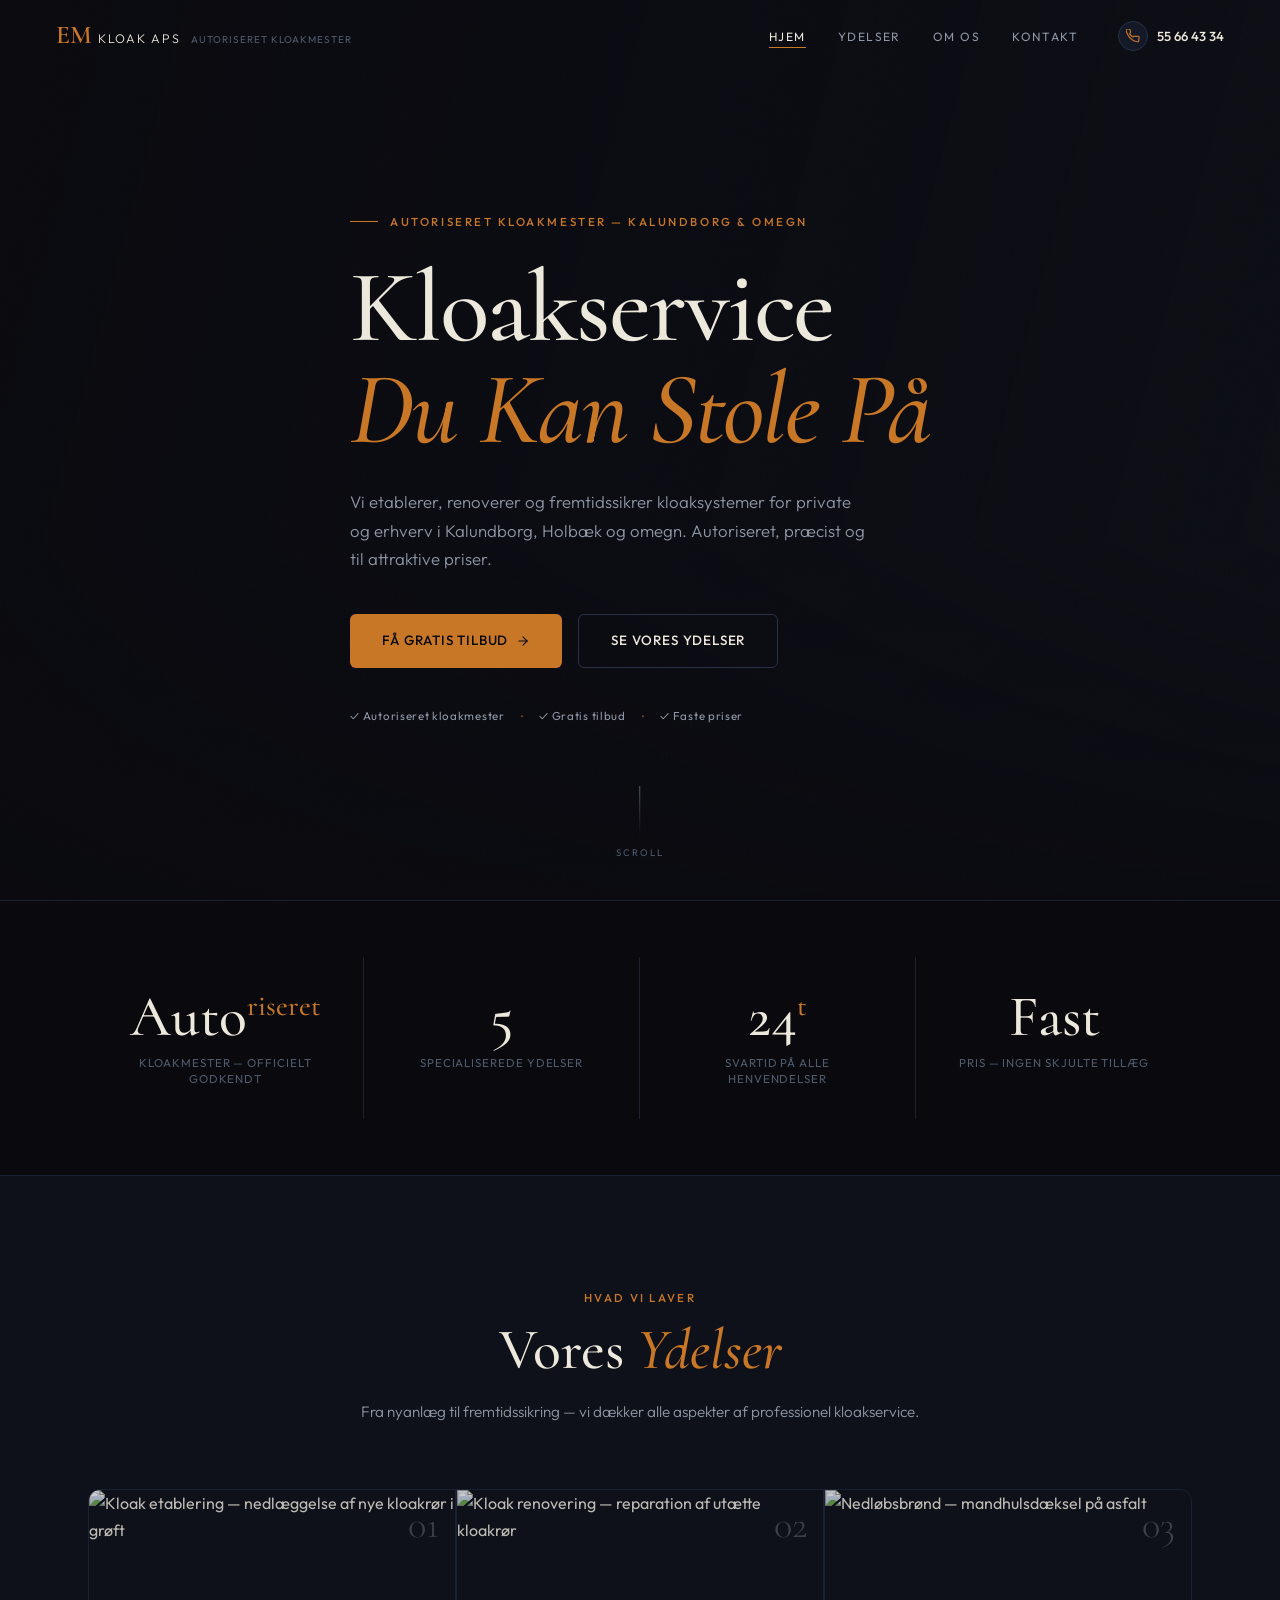
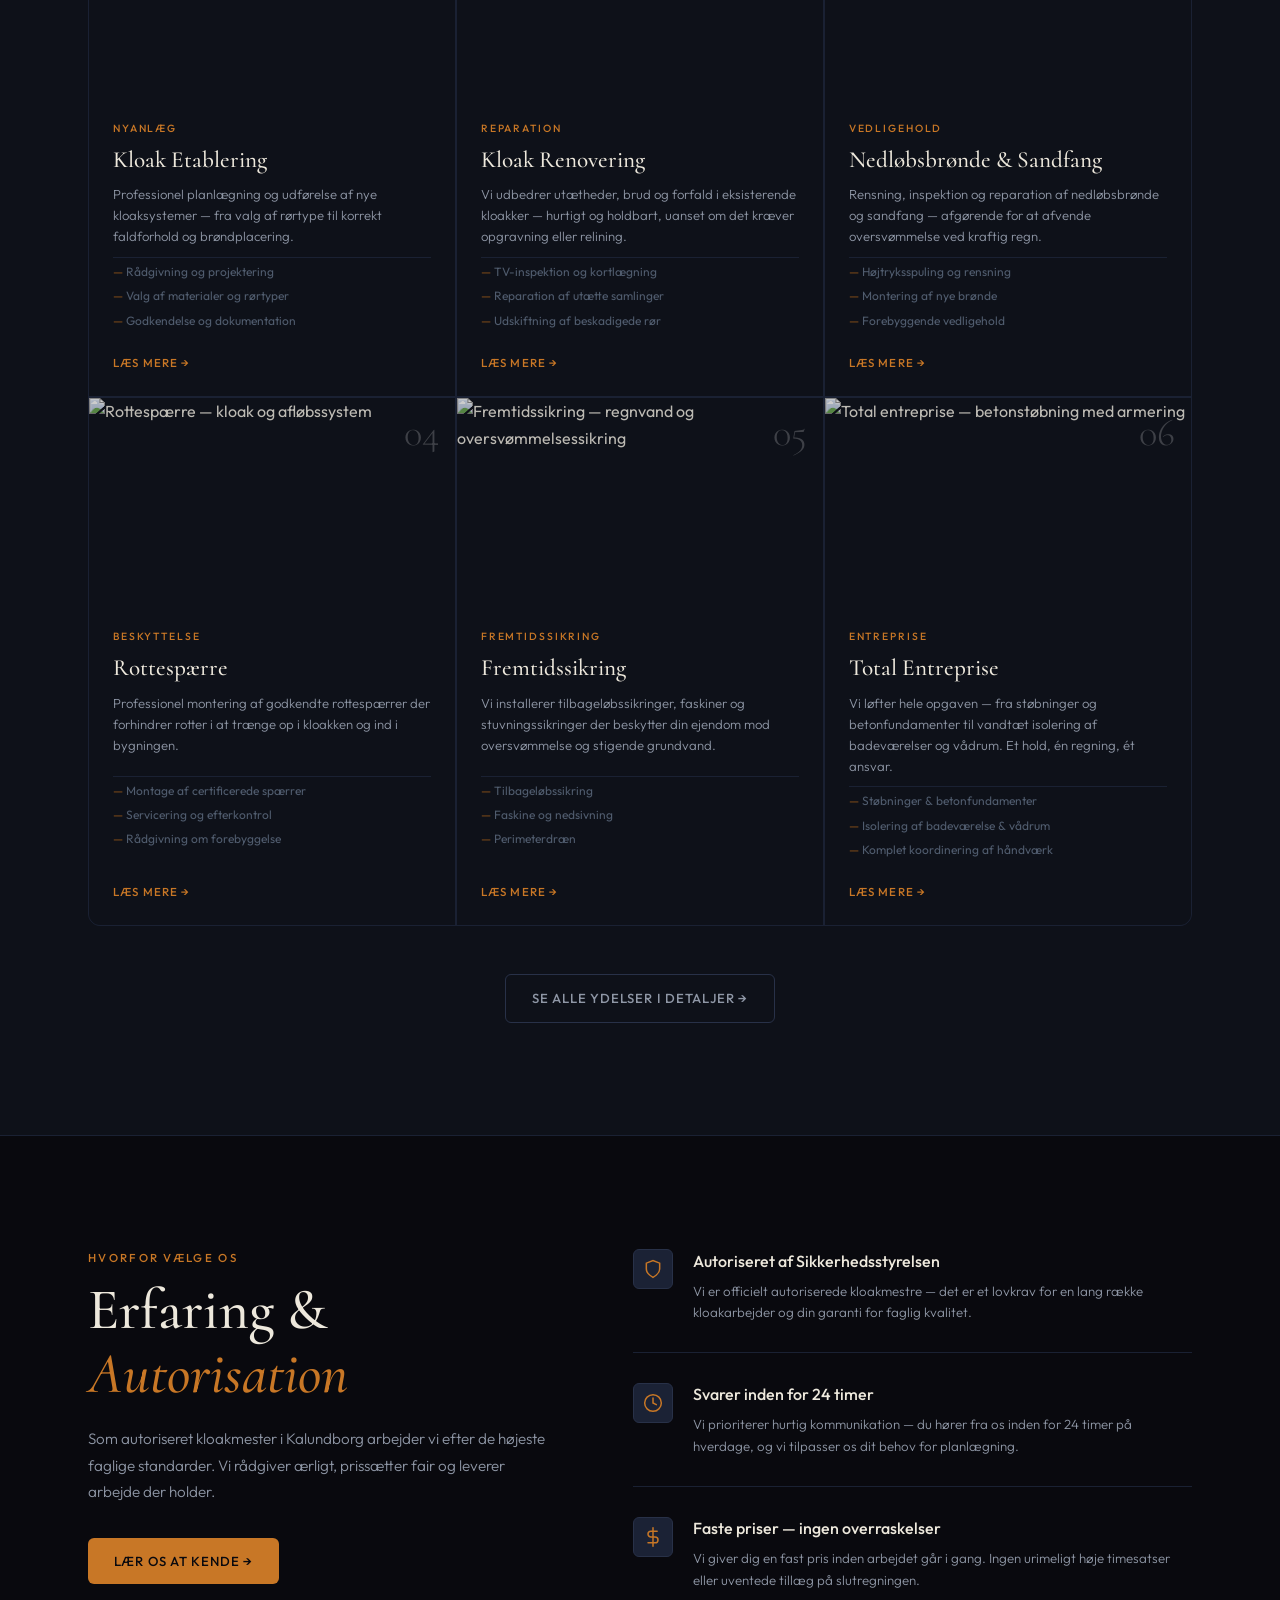
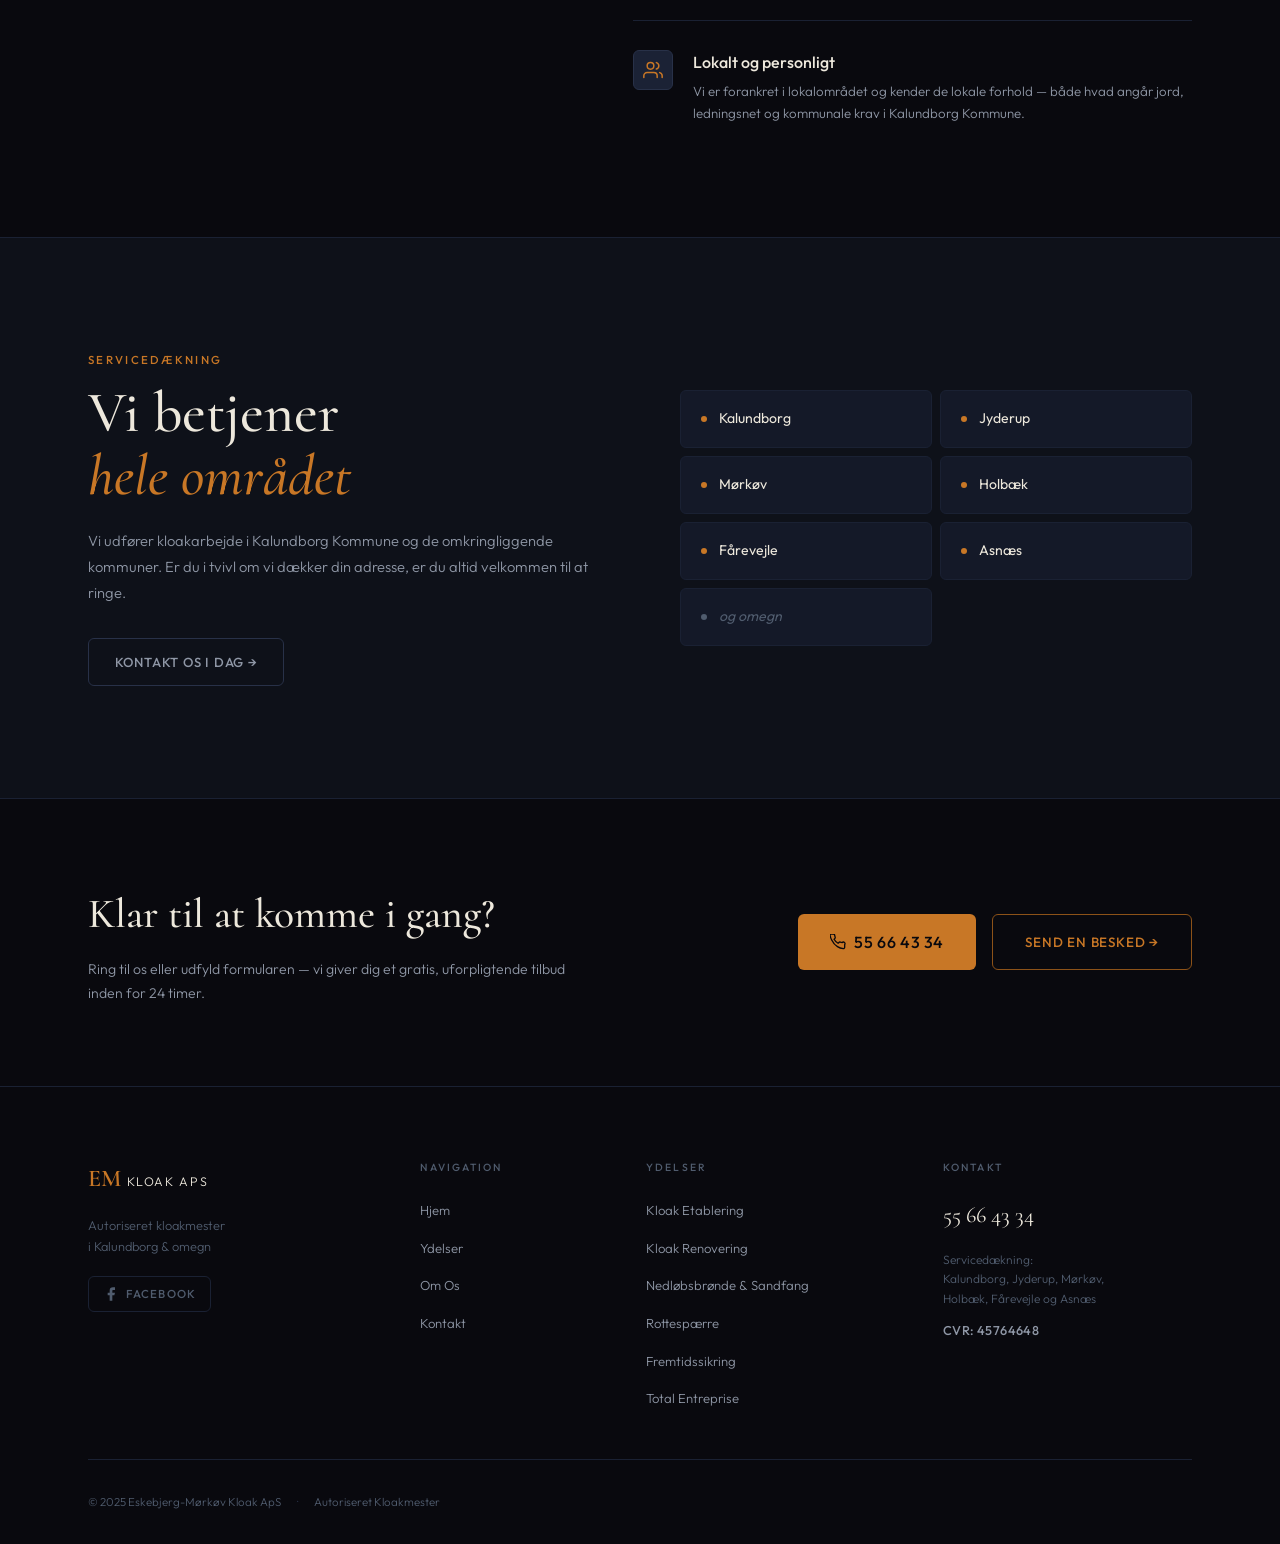
==== commit bcd8cb0f: "Make CVR number visible in footer contact column on all pages Move CVR from the tiny footer-bottom t" ====
--- a/index.html
+++ b/index.html
@@ -411,12 +411,13 @@
         <div class="footer-nav-h">Kontakt</div>
         <a href="tel:55664334" class="footer-contact-phone">55 66 43 34</a>
         <div class="footer-contact-area">Servicedækning:<br>Kalundborg, Jyderup, Mørkøv,<br>Holbæk, Fårevejle og Asnæs</div>
+        <span class="footer-cvr">CVR: 45764648</span>
       </div>
     </div>
     <div class="footer-bottom">
       <span>&copy; 2025 Eskebjerg-Mørkøv Kloak ApS</span>
       <span class="footer-sep" aria-hidden="true">·</span>
-      <span>CVR: 45764648 · Autoriseret Kloakmester</span>
+      <span>Autoriseret Kloakmester</span>
     </div>
   </div>
 </footer>
--- a/assets/style.css
+++ b/assets/style.css
@@ -882,6 +882,14 @@
   color: var(--text-2);
 }
 .footer-sep { color: var(--border-hi); }
+.footer-cvr {
+  display: inline-block;
+  margin-top: .75rem;
+  font-size: .8rem;
+  font-weight: 500;
+  color: var(--text-1);
+  letter-spacing: .03em;
+}
 
 /* ── PAGE HERO (inner pages) ──────────────────────────────────────────── */
 .page-hero {
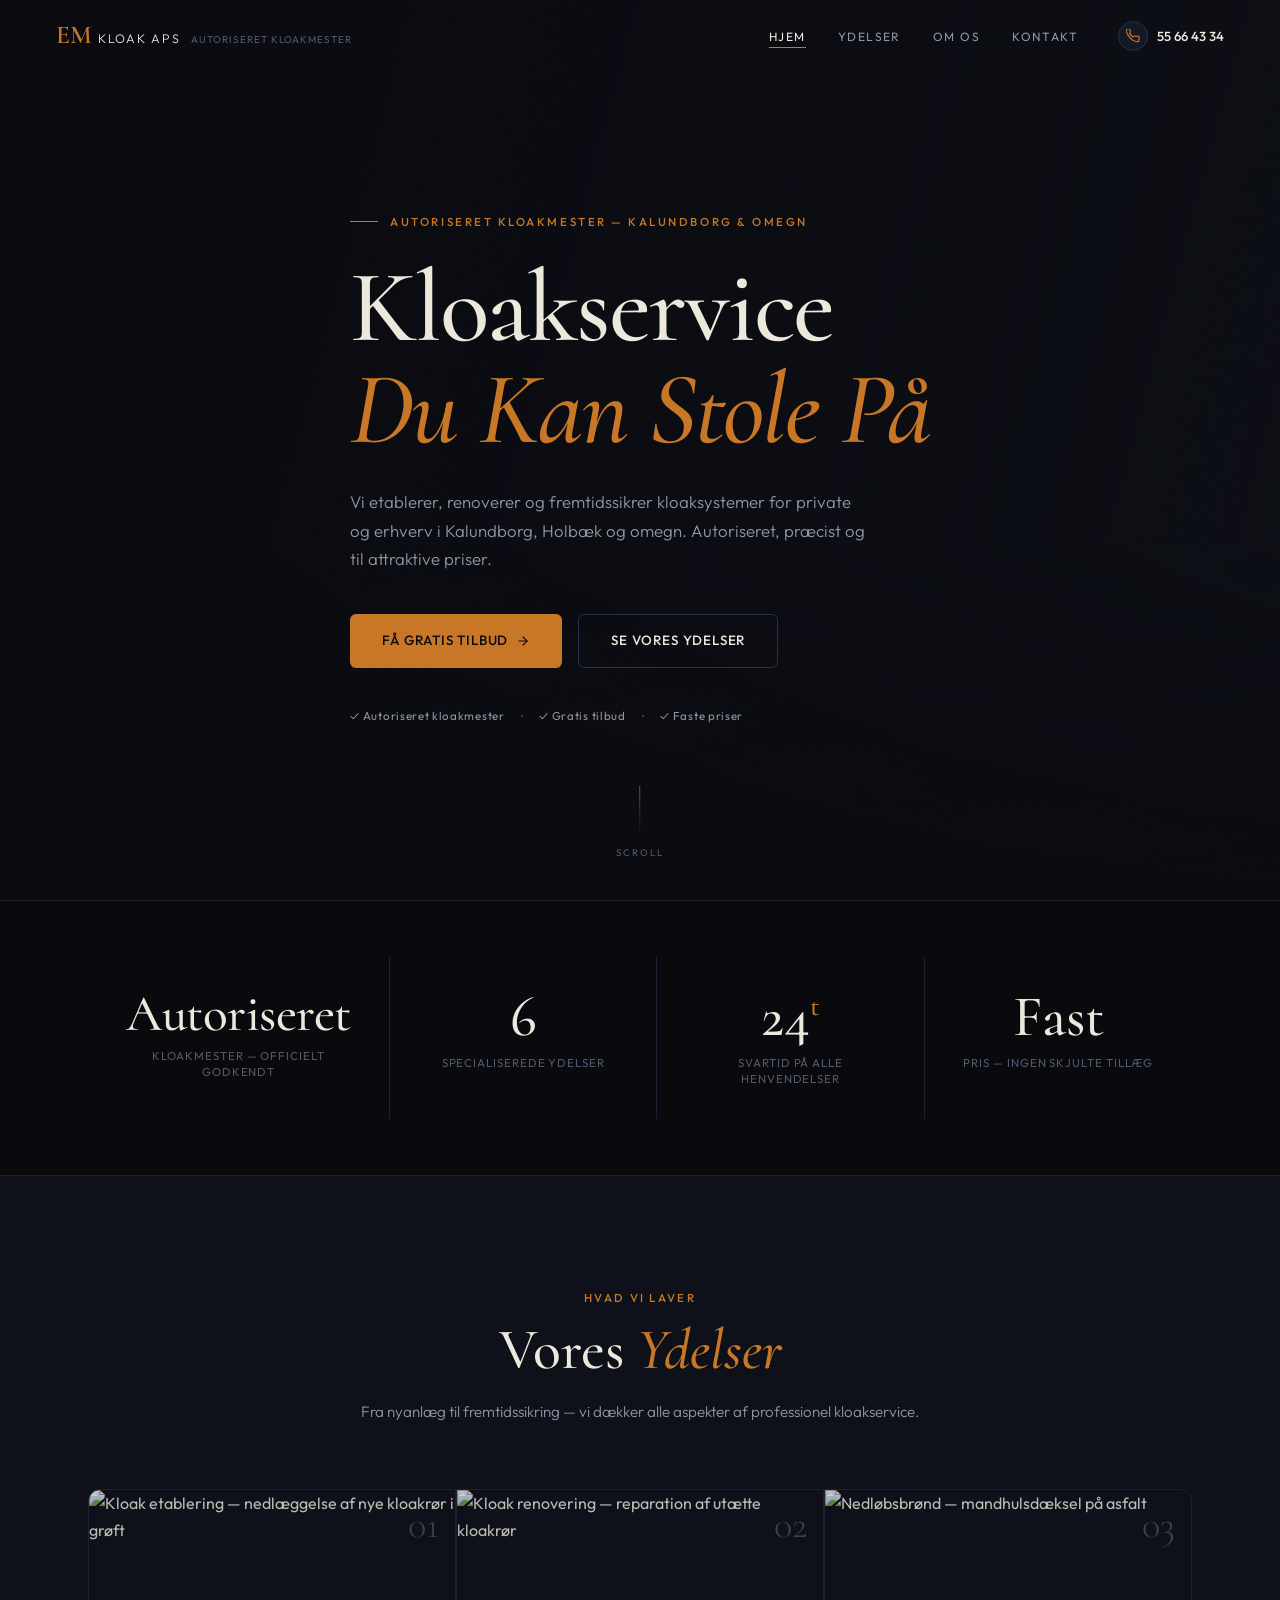
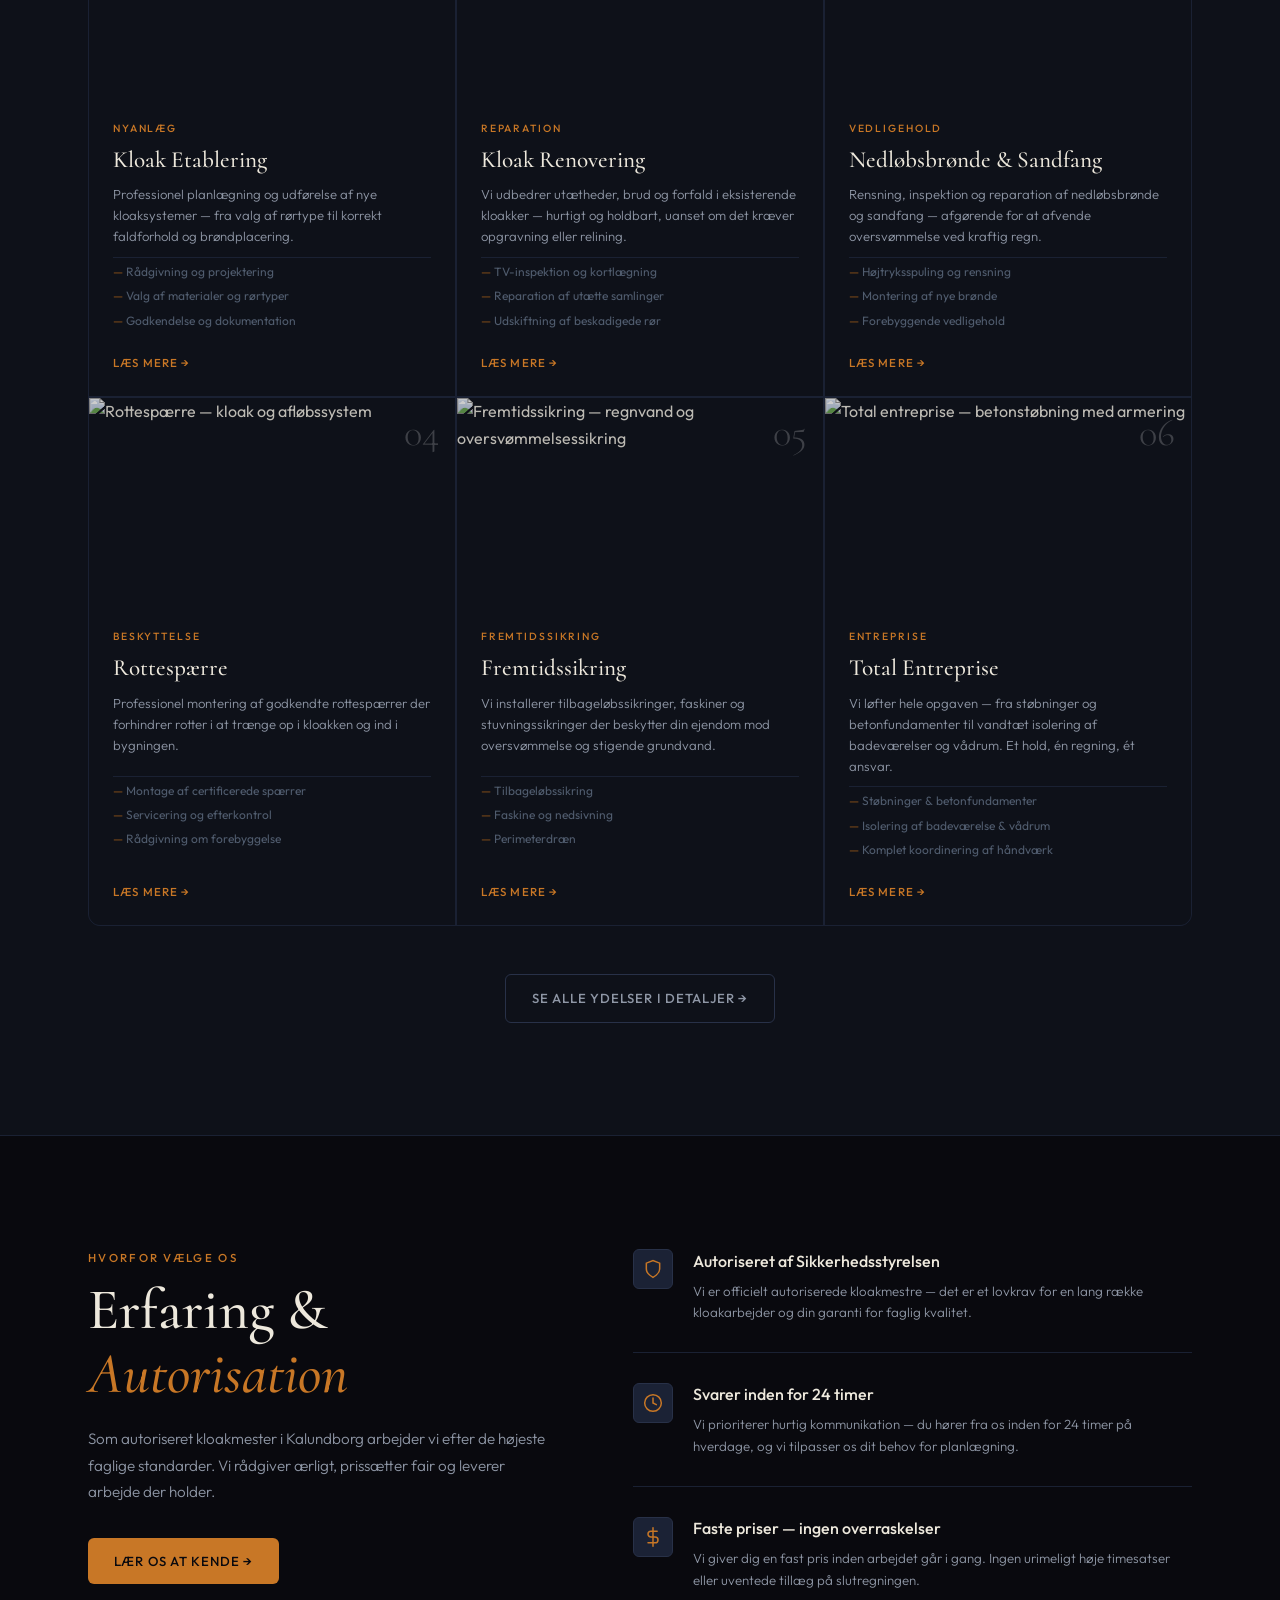
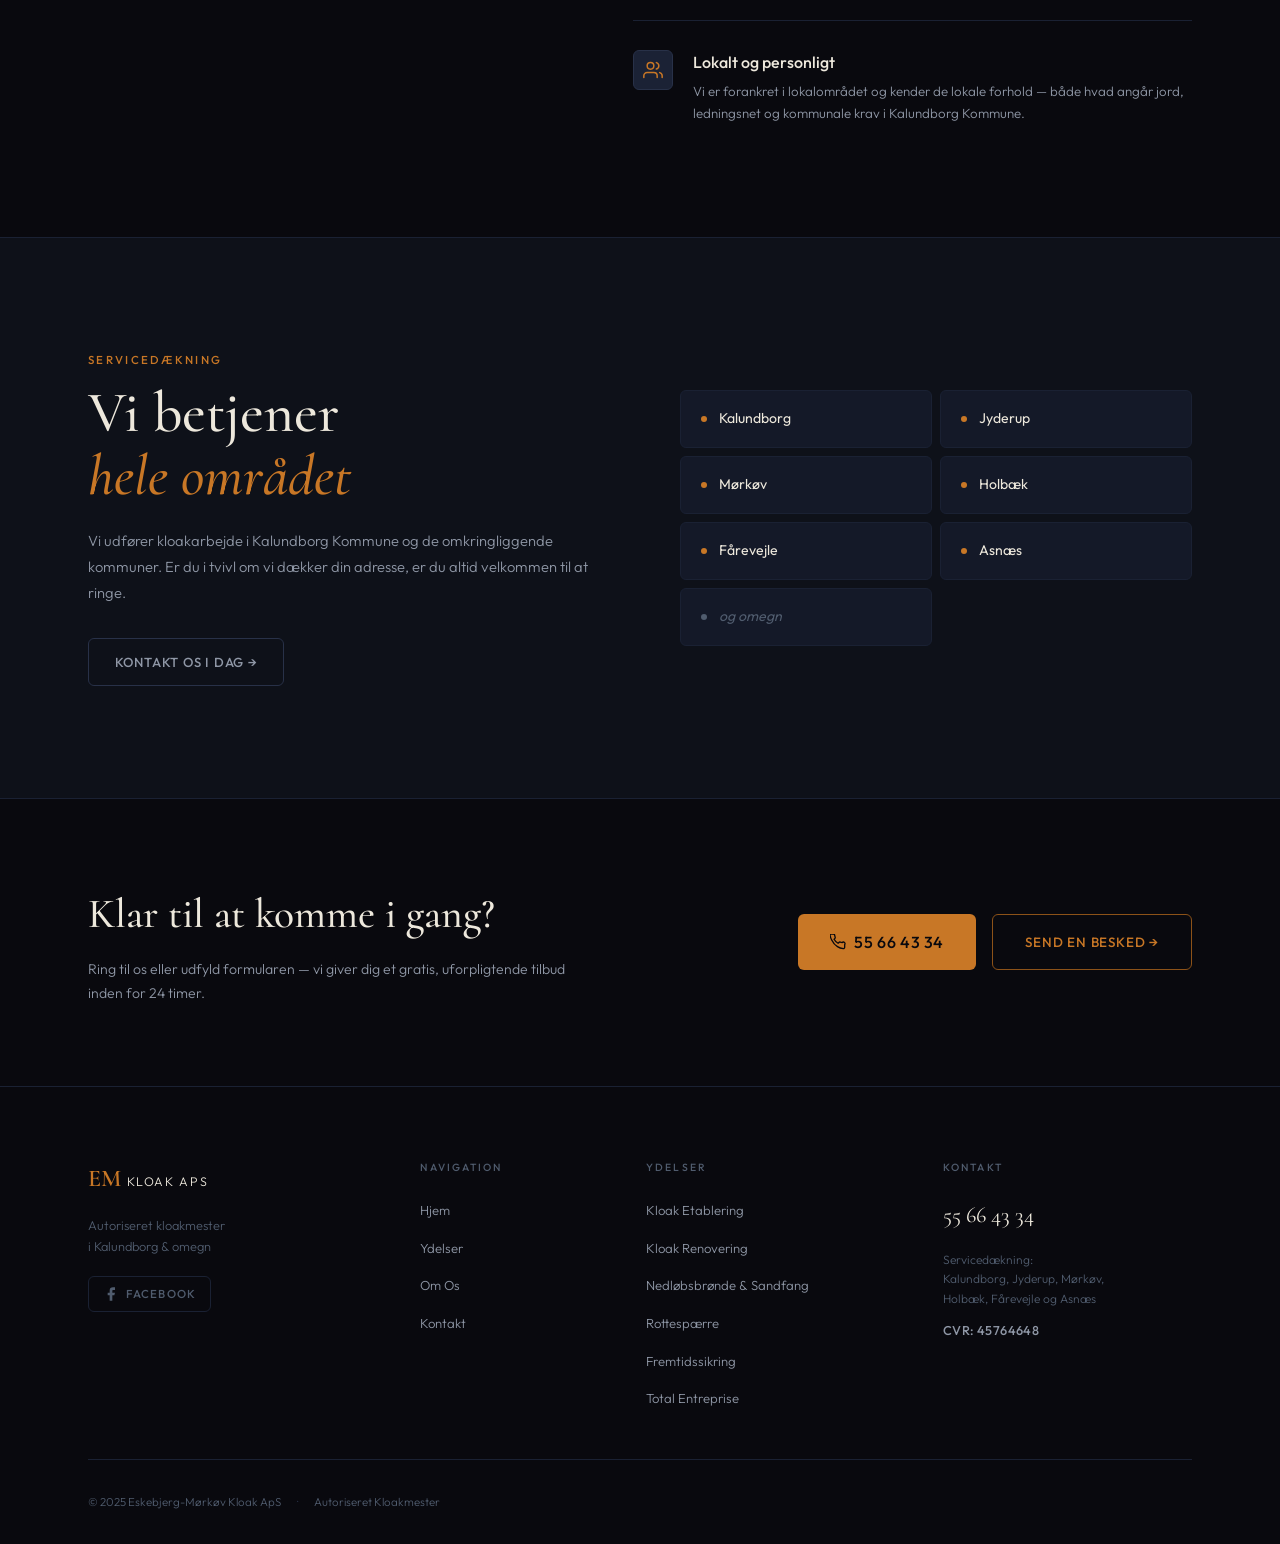
==== commit 05216ae3: "Fix stats band: write Autoriseret in full, correct ydelser count to 6 Co-Authored-By: Claude Sonnet " ====
--- a/index.html
+++ b/index.html
@@ -111,11 +111,11 @@
   <div class="container">
     <div class="stats-grid">
       <div class="stat-item fade-up">
-        <div class="stat-num">Auto<span class="stat-sup">riseret</span></div>
+        <div class="stat-num" style="font-size:clamp(2rem,4vw,3.2rem);letter-spacing:-.01em">Autoriseret</div>
         <div class="stat-lbl">Kloakmester — officielt godkendt</div>
       </div>
       <div class="stat-item fade-up" data-d="1">
-        <div class="stat-num">5</div>
+        <div class="stat-num">6</div>
         <div class="stat-lbl">Specialiserede ydelser</div>
       </div>
       <div class="stat-item fade-up" data-d="2">
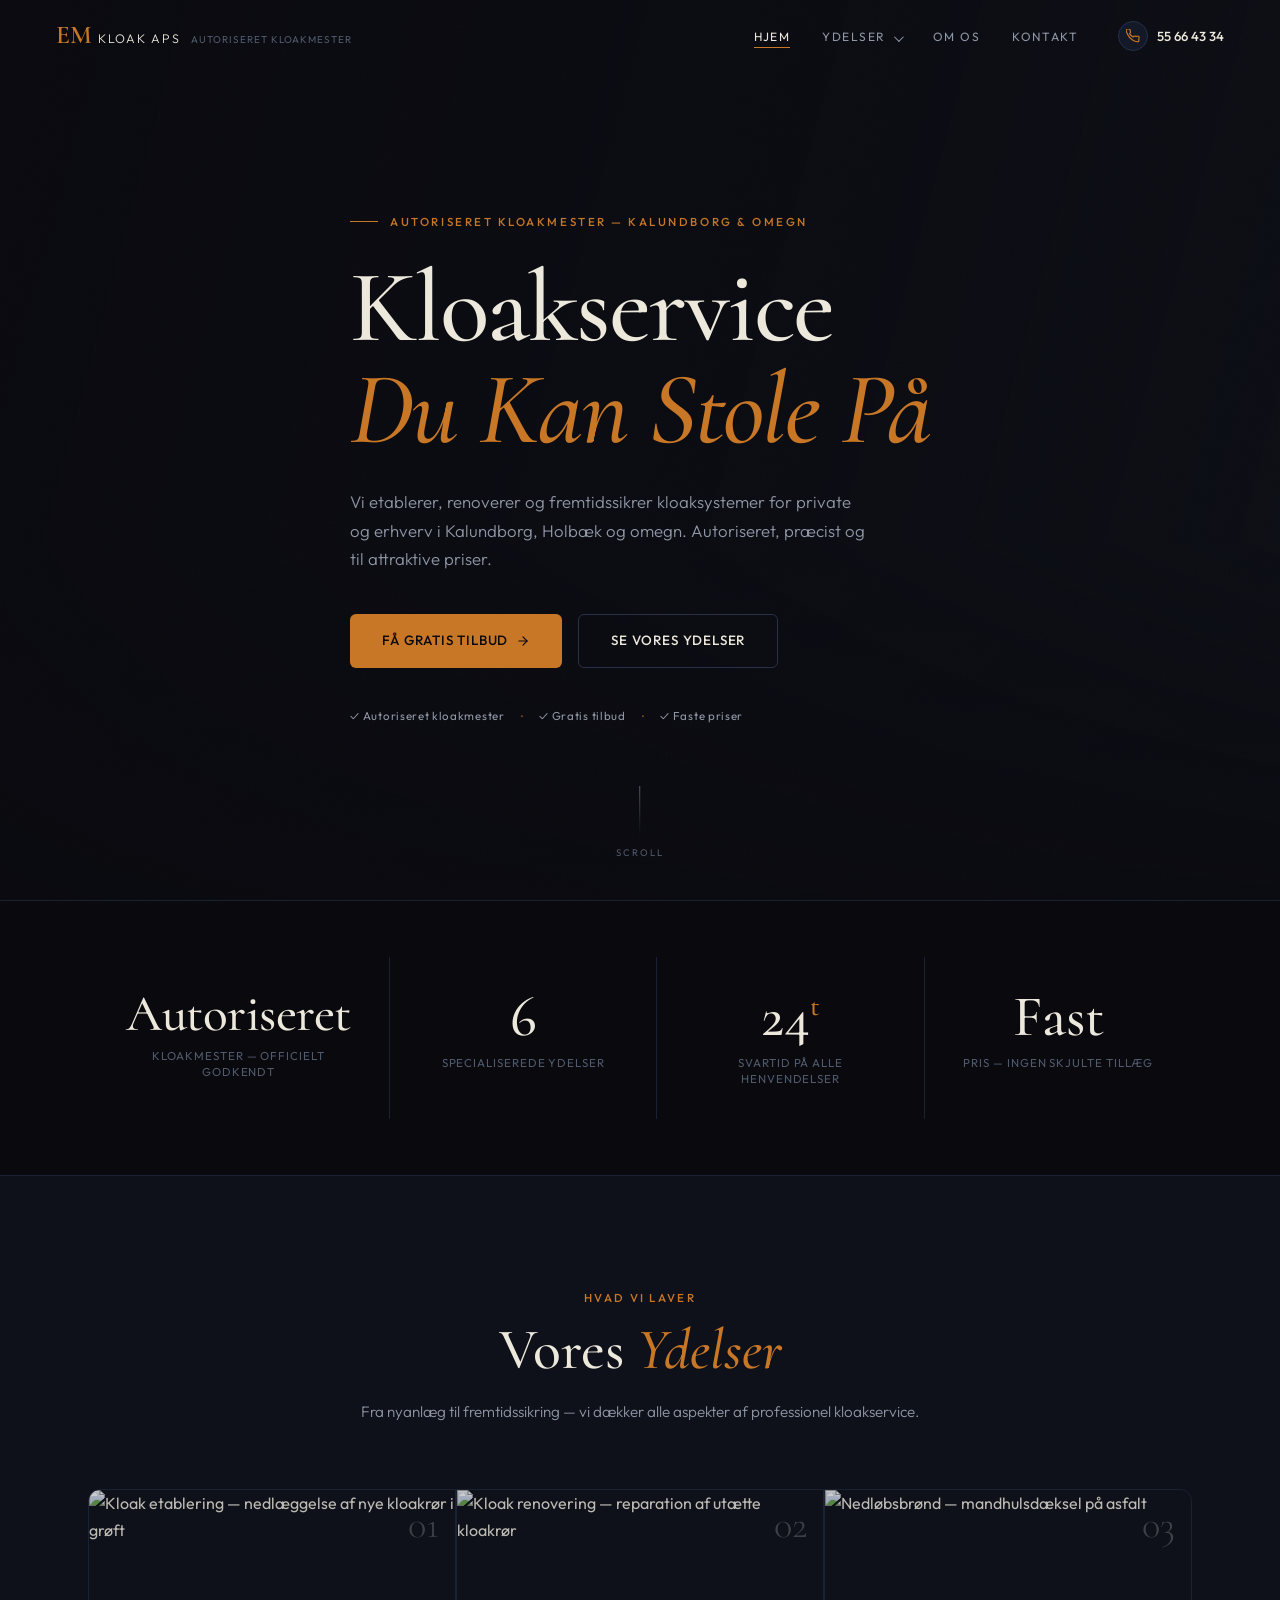
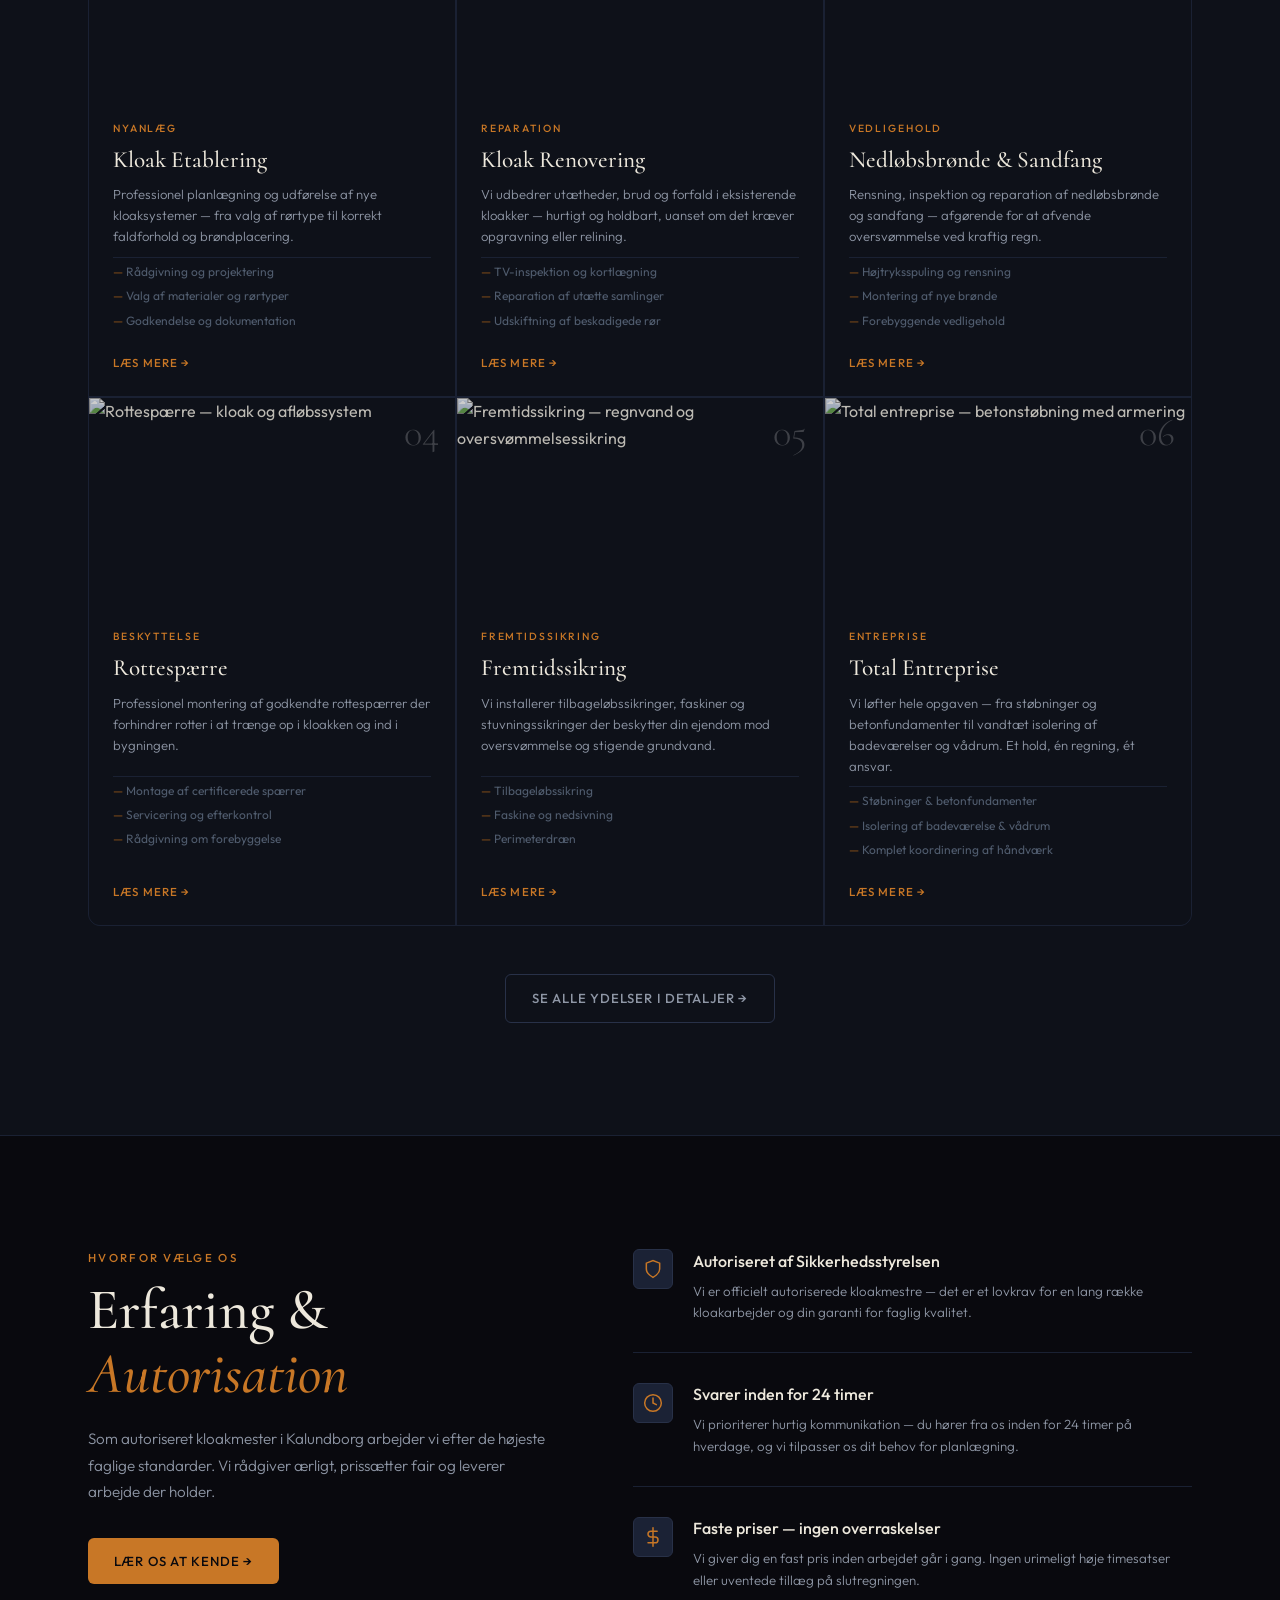
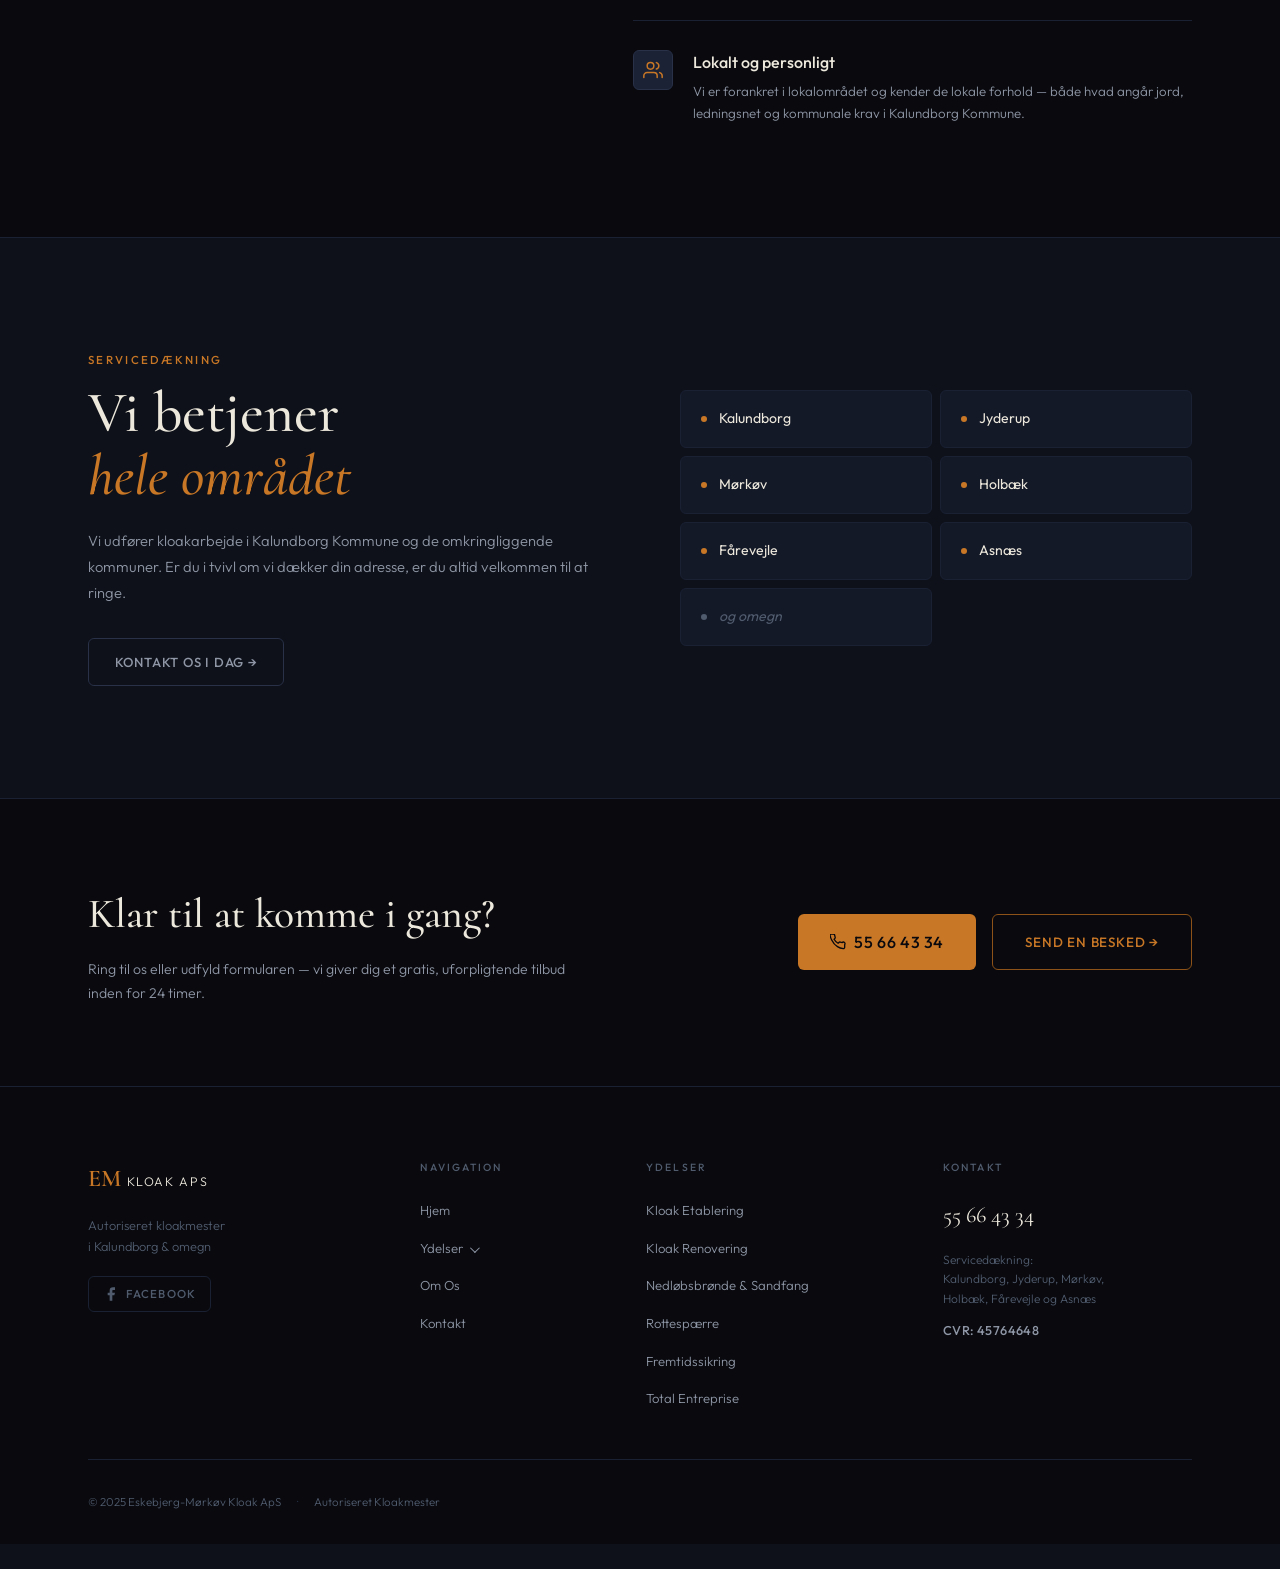
==== commit b4bc224c: "Add desktop dropdown nav, MH-style mobile nav, CVR number - Desktop: hover dropdown under Ydelser wi" ====
--- a/index.html
+++ b/index.html
@@ -45,7 +45,17 @@
   </a>
   <ul class="nav-links" role="list">
     <li><a href="index.html" class="active">Hjem</a></li>
-    <li><a href="ydelser.html">Ydelser</a></li>
+    <li class="has-dropdown">
+      <a href="ydelser.html" class="nav-dropdown-trigger">Ydelser <span class="nav-chevron" aria-hidden="true"></span></a>
+      <div class="nav-dropdown" aria-label="Ydelser undermenu">
+        <a href="kloak-etablering.html">Kloak Etablering</a>
+        <a href="kloak-renovering.html">Kloak Renovering</a>
+        <a href="nedloebsbroende-sandfang.html">Nedl&#248;bsbr&#248;nde &amp; Sandfang</a>
+        <a href="rottespaerre.html">Rottespaerre</a>
+        <a href="fremtidssikring.html">Fremtidssikring</a>
+        <a href="total-entreprise.html">Total Entreprise</a>
+      </div>
+    </li>
     <li><a href="om-os.html">Om Os</a></li>
     <li><a href="kontakt.html">Kontakt</a></li>
   </ul>
@@ -60,15 +70,30 @@
   </button>
 </nav>
 
-<!-- MOB NAV DRAWER -->
-<div class="mob-nav" id="mob-nav" aria-hidden="true">
+<nav class="mob-nav" id="mob-nav" aria-hidden="true">
+  <div class="mob-head">
+    <span class="mob-head-title">Menu</span>
+    <button class="mob-close" id="mob-close" type="button" aria-label="Luk menu"><span></span><span></span></button>
+  </div>
   <a href="index.html">Hjem</a>
-  <a href="ydelser.html">Ydelser</a>
+  <div class="mob-svc-group">
+    <div class="mob-svc-head"><a href="ydelser.html">Ydelser</a></div>
+    <div class="mob-svc-sub">
+      <a href="kloak-etablering.html">Kloak Etablering</a>
+      <a href="kloak-renovering.html">Kloak Renovering</a>
+      <a href="nedloebsbroende-sandfang.html">Nedløbsbrønde &amp; Sandfang</a>
+      <a href="rottespaerre.html">Rottespærre</a>
+      <a href="fremtidssikring.html">Fremtidssikring</a>
+      <a href="total-entreprise.html">Total Entreprise</a>
+    </div>
+  </div>
   <a href="om-os.html">Om Os</a>
   <a href="kontakt.html">Kontakt</a>
-  <a href="tel:55664334" class="mob-phone">55 66 43 34</a>
-  <a href="kontakt.html" class="btn btn-accent mob-cta">Få gratis tilbud &rarr;</a>
-</div>
+  <div class="mob-footer">
+    <a href="tel:55664334" class="mob-footer-phone">55 66 43 34</a>
+    <a href="kontakt.html" class="btn btn-accent mob-footer-cta">Få gratis tilbud &rarr;</a>
+  </div>
+</nav>
 <div class="mob-overlay" id="mob-overlay"></div>
 
 <!-- ═══ HERO ══════════════════════════════════════════════════════════ -->
@@ -391,7 +416,17 @@
         <div class="footer-nav-h">Navigation</div>
         <ul role="list">
           <li><a href="index.html">Hjem</a></li>
-          <li><a href="ydelser.html">Ydelser</a></li>
+          <li class="has-dropdown">
+      <a href="ydelser.html" class="nav-dropdown-trigger">Ydelser <span class="nav-chevron" aria-hidden="true"></span></a>
+      <div class="nav-dropdown" aria-label="Ydelser undermenu">
+        <a href="kloak-etablering.html">Kloak Etablering</a>
+        <a href="kloak-renovering.html">Kloak Renovering</a>
+        <a href="nedloebsbroende-sandfang.html">Nedl&#248;bsbr&#248;nde &amp; Sandfang</a>
+        <a href="rottespaerre.html">Rottespaerre</a>
+        <a href="fremtidssikring.html">Fremtidssikring</a>
+        <a href="total-entreprise.html">Total Entreprise</a>
+      </div>
+    </li>
           <li><a href="om-os.html">Om Os</a></li>
           <li><a href="kontakt.html">Kontakt</a></li>
         </ul>
--- a/assets/style.css
+++ b/assets/style.css
@@ -273,62 +273,264 @@
 .hamburger.open span:nth-child(2) { opacity: 0; transform: scaleX(0); }
 .hamburger.open span:nth-child(3) { transform: translateY(-6.5px) rotate(-45deg); }
 
-/* Mobile nav */
+/* ── DESKTOP DROPDOWN ───────────────────────────────────────────────── */
+.has-dropdown { position: relative; }
+.nav-chevron {
+  display: inline-block;
+  width: 7px; height: 7px;
+  border-right: 1.5px solid currentColor;
+  border-bottom: 1.5px solid currentColor;
+  transform: rotate(45deg) translateY(-2px);
+  margin-left: 4px;
+  transition: transform .2s ease;
+  vertical-align: middle;
+}
+.has-dropdown:hover .nav-chevron,
+.has-dropdown:focus-within .nav-chevron { transform: rotate(-135deg) translateY(2px); }
+
+.nav-dropdown {
+  position: absolute;
+  top: 100%;
+  left: 50%;
+  transform: translateX(-50%) translateY(8px);
+  min-width: 260px;
+  display: flex;
+  flex-direction: column;
+  gap: 2px;
+  padding: 10px;
+  background: rgba(9,9,14,.97);
+  backdrop-filter: blur(20px);
+  -webkit-backdrop-filter: blur(20px);
+  border: 1px solid var(--border-hi);
+  border-radius: var(--r-lg);
+  box-shadow: 0 20px 48px rgba(0,0,0,.5);
+  opacity: 0;
+  visibility: hidden;
+  pointer-events: none;
+  transition: opacity .18s ease, transform .18s ease, visibility .18s ease;
+  z-index: 910;
+  /* Bridge gap so hover doesn't break when moving from trigger to panel */
+  padding-top: 14px;
+}
+.nav-dropdown::before {
+  content: '';
+  position: absolute;
+  top: -14px; left: -20px; right: -20px;
+  height: 14px;
+}
+.has-dropdown:hover .nav-dropdown,
+.has-dropdown:focus-within .nav-dropdown {
+  opacity: 1;
+  visibility: visible;
+  pointer-events: auto;
+  transform: translateX(-50%) translateY(0);
+}
+.nav-dropdown a {
+  display: block;
+  padding: 9px 12px;
+  border-radius: 7px;
+  font-size: .76rem;
+  font-weight: 400;
+  letter-spacing: .08em;
+  text-transform: uppercase;
+  color: var(--text-1);
+  transition: color .15s, background .15s;
+}
+.nav-dropdown a::before {
+  content: '';
+  display: inline-block;
+  width: 5px; height: 5px;
+  border-radius: 50%;
+  background: rgba(200,119,38,.7);
+  margin-right: 9px;
+  vertical-align: middle;
+  flex-shrink: 0;
+}
+.nav-dropdown a:hover {
+  color: var(--text-0);
+  background: rgba(255,255,255,.05);
+}
+
+/* ── MOBILE NAV (floating card — MH style) ──────────────────────────── */
 .mob-nav {
   position: fixed;
-  top: var(--nav-h);
-  right: 0;
-  width: min(320px, 85vw);
-  height: calc(100vh - var(--nav-h));
-  background: rgba(9,9,14,.97);
+  top: calc(var(--nav-h) + 10px);
+  right: 12px;
+  width: min(340px, calc(100vw - 24px));
+  max-height: calc(100dvh - var(--nav-h) - 24px);
+  overflow-y: auto;
+  overscroll-behavior: contain;
+  display: none;
+  flex-direction: column;
+  gap: 4px;
+  padding: 14px;
+  background: linear-gradient(180deg, rgba(255,255,255,.04), rgba(255,255,255,.01)), var(--bg-0);
   backdrop-filter: blur(24px);
   -webkit-backdrop-filter: blur(24px);
-  border-left: 1px solid var(--border);
-  display: flex;
-  flex-direction: column;
-  padding: 2rem 1.75rem;
-  gap: 1rem;
+  border: 1px solid rgba(255,255,255,.11);
+  border-radius: 20px;
+  box-shadow: 0 24px 56px rgba(0,0,0,.55), inset 0 1px 0 rgba(255,255,255,.05);
   z-index: 800;
-  transform: translateX(100%);
-  transition: transform .35s cubic-bezier(.4,0,.2,1);
-}
-.mob-nav.open { transform: translateX(0); }
-.mob-nav a {
-  font-size: .85rem;
+}
+.mob-nav.open { display: flex; }
+
+.mob-head {
+  display: flex;
+  align-items: center;
+  justify-content: space-between;
+  gap: 12px;
+  padding: 0 4px 10px;
+  margin-bottom: 2px;
+  border-bottom: 1px solid rgba(255,255,255,.07);
+}
+.mob-head-title {
+  font-size: .72rem;
+  font-weight: 600;
+  letter-spacing: .14em;
+  text-transform: uppercase;
+  color: var(--accent);
+}
+.mob-close {
+  position: relative;
+  width: 38px; height: 38px;
+  border: 1px solid rgba(255,255,255,.1);
+  border-radius: 50%;
+  background: rgba(255,255,255,.04);
+  color: var(--text-0);
+  display: grid;
+  place-items: center;
+  cursor: pointer;
+  flex-shrink: 0;
+  transition: border-color .18s, background .18s;
+}
+.mob-close span {
+  position: absolute;
+  width: 16px; height: 1.5px;
+  border-radius: 2px;
+  background: currentColor;
+}
+.mob-close span:first-child { transform: rotate(45deg); }
+.mob-close span:last-child  { transform: rotate(-45deg); }
+.mob-close:hover {
+  border-color: rgba(200,119,38,.44);
+  background: rgba(200,119,38,.1);
+}
+
+.mob-nav > a {
+  display: block;
+  padding: 10px 12px;
+  border: 1px solid transparent;
+  border-radius: 13px;
+  font-size: .78rem;
   font-weight: 400;
   letter-spacing: .1em;
   text-transform: uppercase;
   color: var(--text-1);
-  padding: .6rem 0;
-  border-bottom: 1px solid var(--border);
-  transition: color .2s;
-}
-.mob-nav a:hover { color: var(--text-0); }
-.mob-phone {
-  font-size: 1.2rem !important;
+  background: rgba(255,255,255,.012);
+  transition: color .18s, border-color .18s, background .18s;
+}
+.mob-nav > a:hover,
+.mob-nav > a.active {
+  color: var(--text-0);
+  border-color: rgba(200,119,38,.22);
+  background: linear-gradient(180deg, rgba(200,119,38,.13), rgba(200,119,38,.045));
+}
+
+/* Services group in mobile nav */
+.mob-svc-group {
+  padding: 8px;
+  border: 1px solid rgba(255,255,255,.07);
+  border-radius: 16px;
+  background: linear-gradient(180deg, rgba(200,119,38,.055), rgba(255,255,255,.01));
+}
+.mob-svc-head > a {
+  display: block;
+  padding: 5px 6px 10px;
+  font-size: .78rem;
+  font-weight: 600;
+  letter-spacing: .12em;
+  text-transform: uppercase;
+  color: var(--text-0);
+}
+.mob-svc-sub {
+  display: flex;
+  flex-direction: column;
+  gap: 2px;
+}
+.mob-svc-sub a {
+  display: flex;
+  align-items: center;
+  gap: 8px;
+  padding: 8px 10px;
+  border: 1px solid rgba(255,255,255,.045);
+  border-radius: 12px;
+  font-size: .75rem;
+  font-weight: 400;
+  letter-spacing: .04em;
+  text-transform: none;
+  color: rgba(255,255,255,.65);
+  background: rgba(9,9,14,.22);
+  transition: color .18s, background .18s, border-color .18s;
+}
+.mob-svc-sub a::before {
+  content: '';
+  flex-shrink: 0;
+  width: 6px; height: 6px;
+  border-radius: 50%;
+  background: rgba(200,119,38,.8);
+  box-shadow: 0 0 10px rgba(200,119,38,.3);
+}
+.mob-svc-sub a:hover {
+  color: var(--text-0);
+  background: rgba(200,119,38,.1);
+  border-color: rgba(200,119,38,.25);
+}
+
+/* Mobile footer (phone + CTA) */
+.mob-footer {
+  display: flex;
+  flex-direction: column;
+  gap: 8px;
+  padding-top: 8px;
+  margin-top: 4px;
+  border-top: 1px solid rgba(255,255,255,.07);
+}
+.mob-footer-phone {
+  display: flex !important;
+  align-items: center;
+  justify-content: center;
+  padding: 11px 12px !important;
+  border: 1px solid rgba(255,255,255,.1) !important;
+  border-radius: 13px !important;
+  font-size: 1rem !important;
   font-weight: 500 !important;
   letter-spacing: .04em !important;
   text-transform: none !important;
   color: var(--text-0) !important;
-  border-bottom: none !important;
-  margin-top: .5rem;
-}
-.mob-cta {
-  margin-top: .5rem;
+  background: rgba(255,255,255,.025) !important;
+  transition: border-color .18s, background .18s !important;
+}
+.mob-footer-phone:hover {
+  border-color: rgba(200,119,38,.4) !important;
+  background: rgba(200,119,38,.08) !important;
+  color: var(--accent) !important;
+}
+.mob-footer-cta {
+  display: block;
   text-align: center;
-  justify-content: center;
-  border-bottom: none !important;
+  padding: 12px !important;
+  border-radius: 13px !important;
   color: var(--bg-0) !important;
 }
 
 .mob-overlay {
   position: fixed;
   inset: 0;
-  background: rgba(0,0,0,.5);
+  background: rgba(0,0,0,.4);
   z-index: 799;
   opacity: 0;
   pointer-events: none;
-  transition: opacity .35s;
+  transition: opacity .25s;
 }
 .mob-overlay.visible {
   opacity: 1;
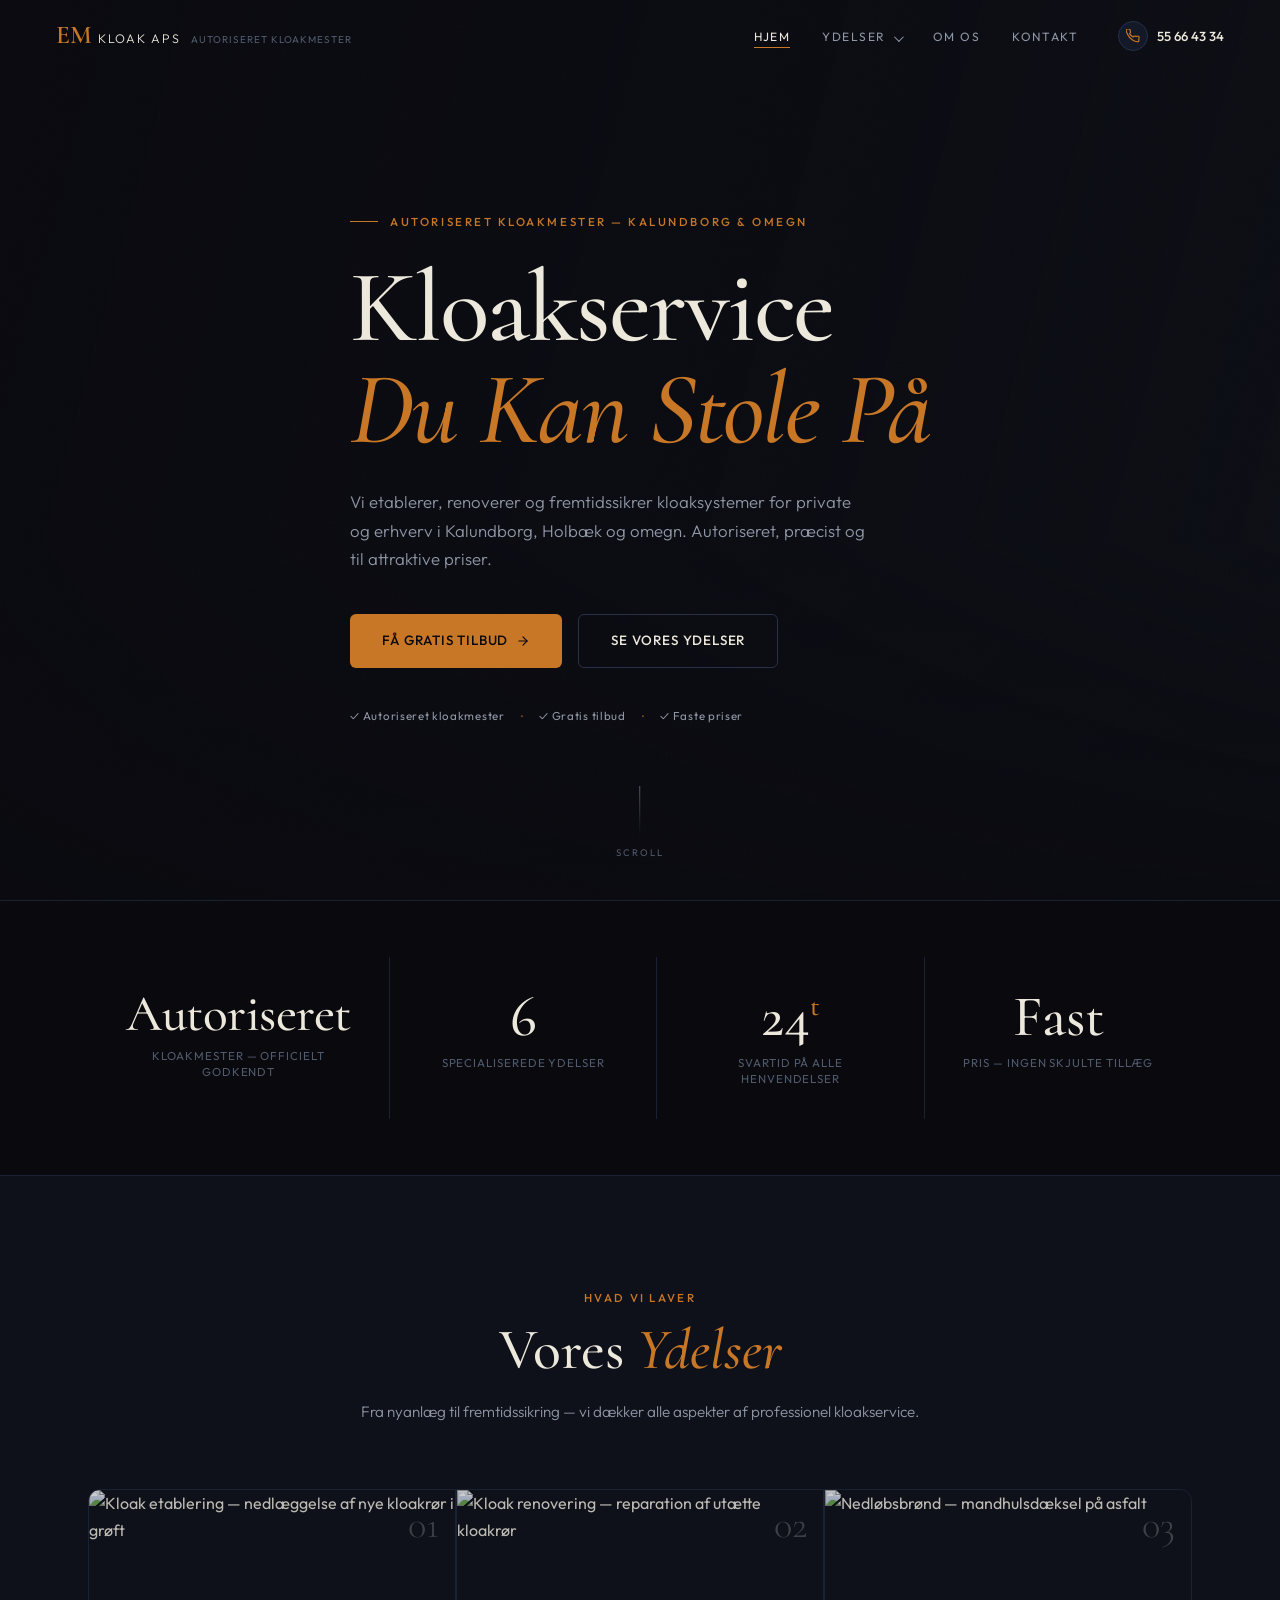
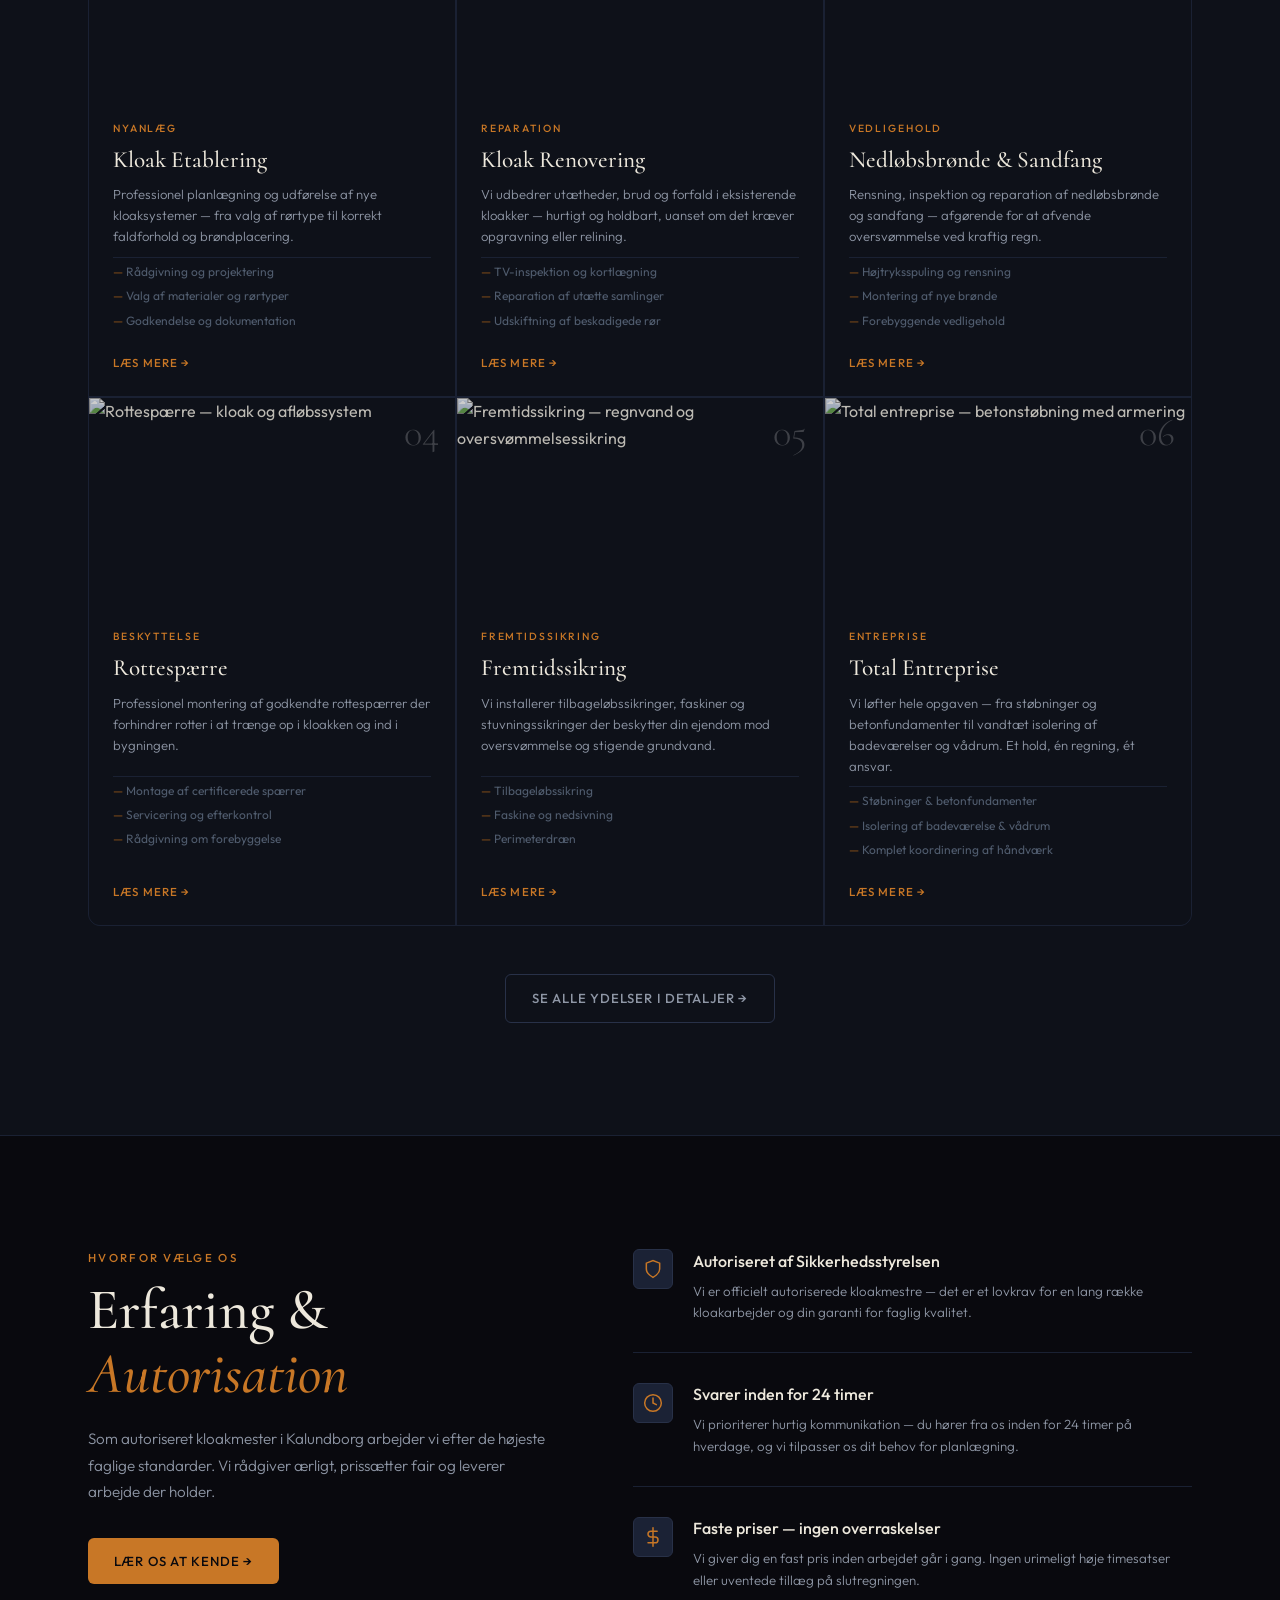
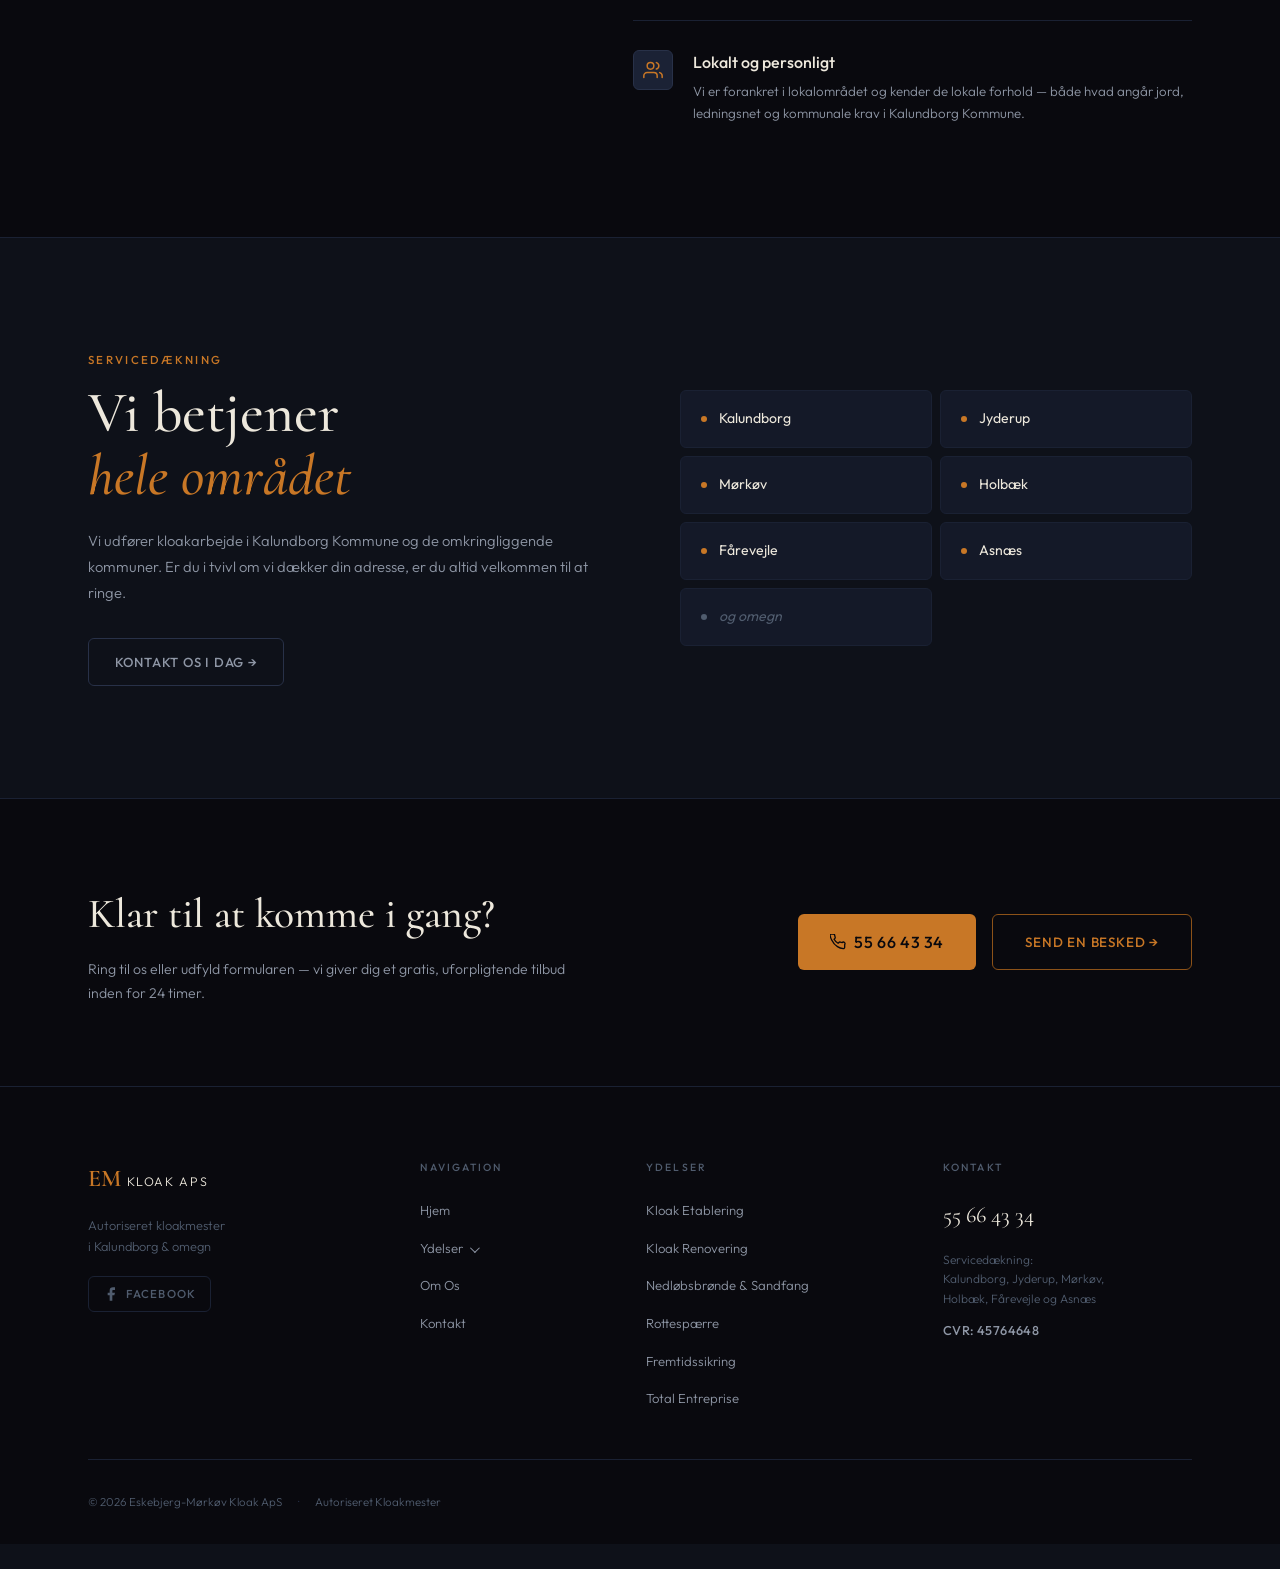
==== commit 8be9ff55: "SEO audit fixes: sitemap, meta tags, schema, nav text, copyright - sitemap.xml + robots.txt oprettet" ====
--- a/index.html
+++ b/index.html
@@ -18,19 +18,22 @@
   <script type="application/ld+json">
   {
     "@context": "https://schema.org",
-    "@type": "LocalBusiness",
+    "@type": "Plumber",
+    "@id": "https://www.emkloak.dk",
     "name": "Eskebjerg-Mørkøv Kloak ApS",
     "telephone": "+4555664334",
     "url": "https://www.emkloak.dk",
     "address": {
       "@type": "PostalAddress",
-      "addressRegion": "Kalundborg",
+      "addressLocality": "Kalundborg",
+      "addressRegion": "Sjælland",
       "addressCountry": "DK"
     },
     "areaServed": ["Kalundborg", "Jyderup", "Mørkøv", "Holbæk", "Fårevejle", "Asnæs"],
     "taxID": "45764648",
     "description": "Autoriseret kloakmester der etablerer, renoverer og fremtidssikrer kloaksystemer.",
-    "openingHours": "Mo-Fr 07:00-17:00"
+    "openingHours": "Mo-Fr 07:00-17:00",
+    "sameAs": ["https://www.facebook.com/groups/1786034168965561"]
   }
   </script>
 </head>
@@ -51,7 +54,7 @@
         <a href="kloak-etablering.html">Kloak Etablering</a>
         <a href="kloak-renovering.html">Kloak Renovering</a>
         <a href="nedloebsbroende-sandfang.html">Nedl&#248;bsbr&#248;nde &amp; Sandfang</a>
-        <a href="rottespaerre.html">Rottespaerre</a>
+        <a href="rottespaerre.html">Rottespærre</a>
         <a href="fremtidssikring.html">Fremtidssikring</a>
         <a href="total-entreprise.html">Total Entreprise</a>
       </div>
@@ -422,7 +425,7 @@
         <a href="kloak-etablering.html">Kloak Etablering</a>
         <a href="kloak-renovering.html">Kloak Renovering</a>
         <a href="nedloebsbroende-sandfang.html">Nedl&#248;bsbr&#248;nde &amp; Sandfang</a>
-        <a href="rottespaerre.html">Rottespaerre</a>
+        <a href="rottespaerre.html">Rottespærre</a>
         <a href="fremtidssikring.html">Fremtidssikring</a>
         <a href="total-entreprise.html">Total Entreprise</a>
       </div>
@@ -450,7 +453,7 @@
       </div>
     </div>
     <div class="footer-bottom">
-      <span>&copy; 2025 Eskebjerg-Mørkøv Kloak ApS</span>
+      <span>&copy; 2026 Eskebjerg-Mørkøv Kloak ApS</span>
       <span class="footer-sep" aria-hidden="true">·</span>
       <span>Autoriseret Kloakmester</span>
     </div>
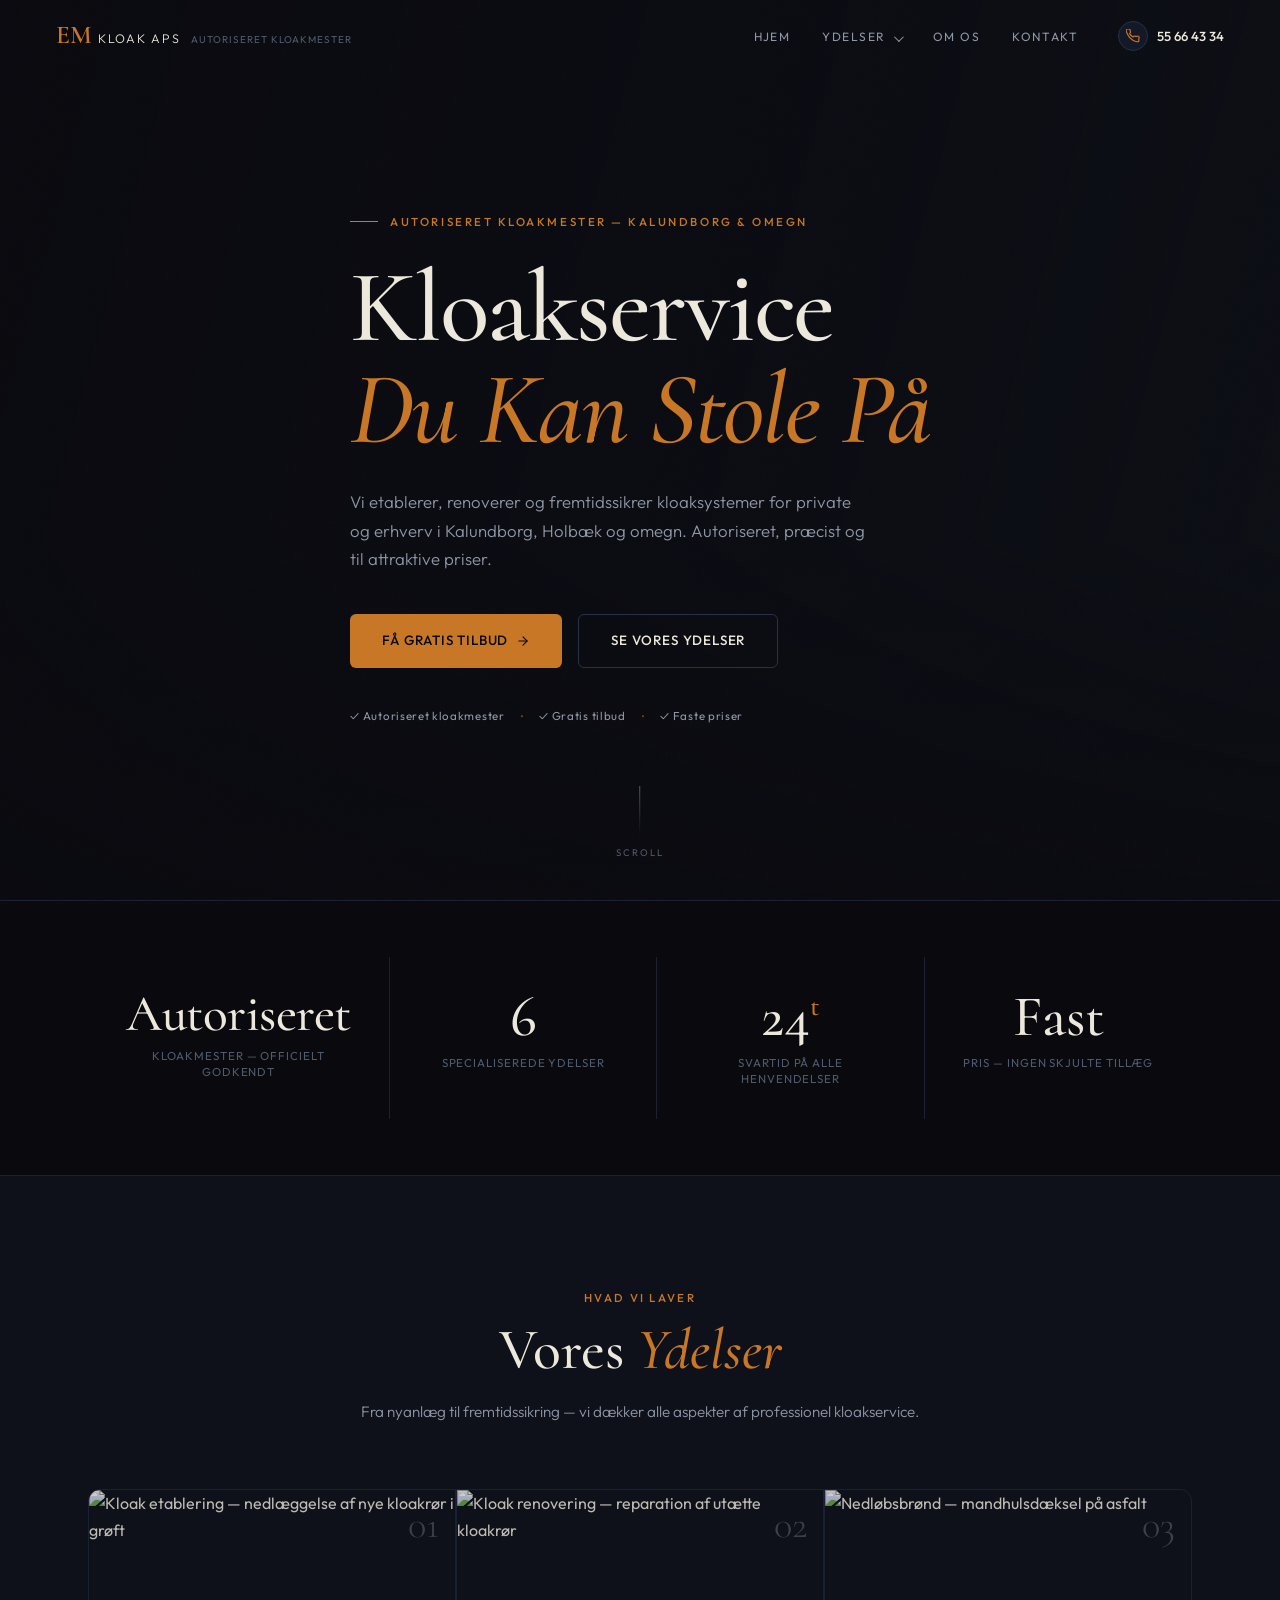
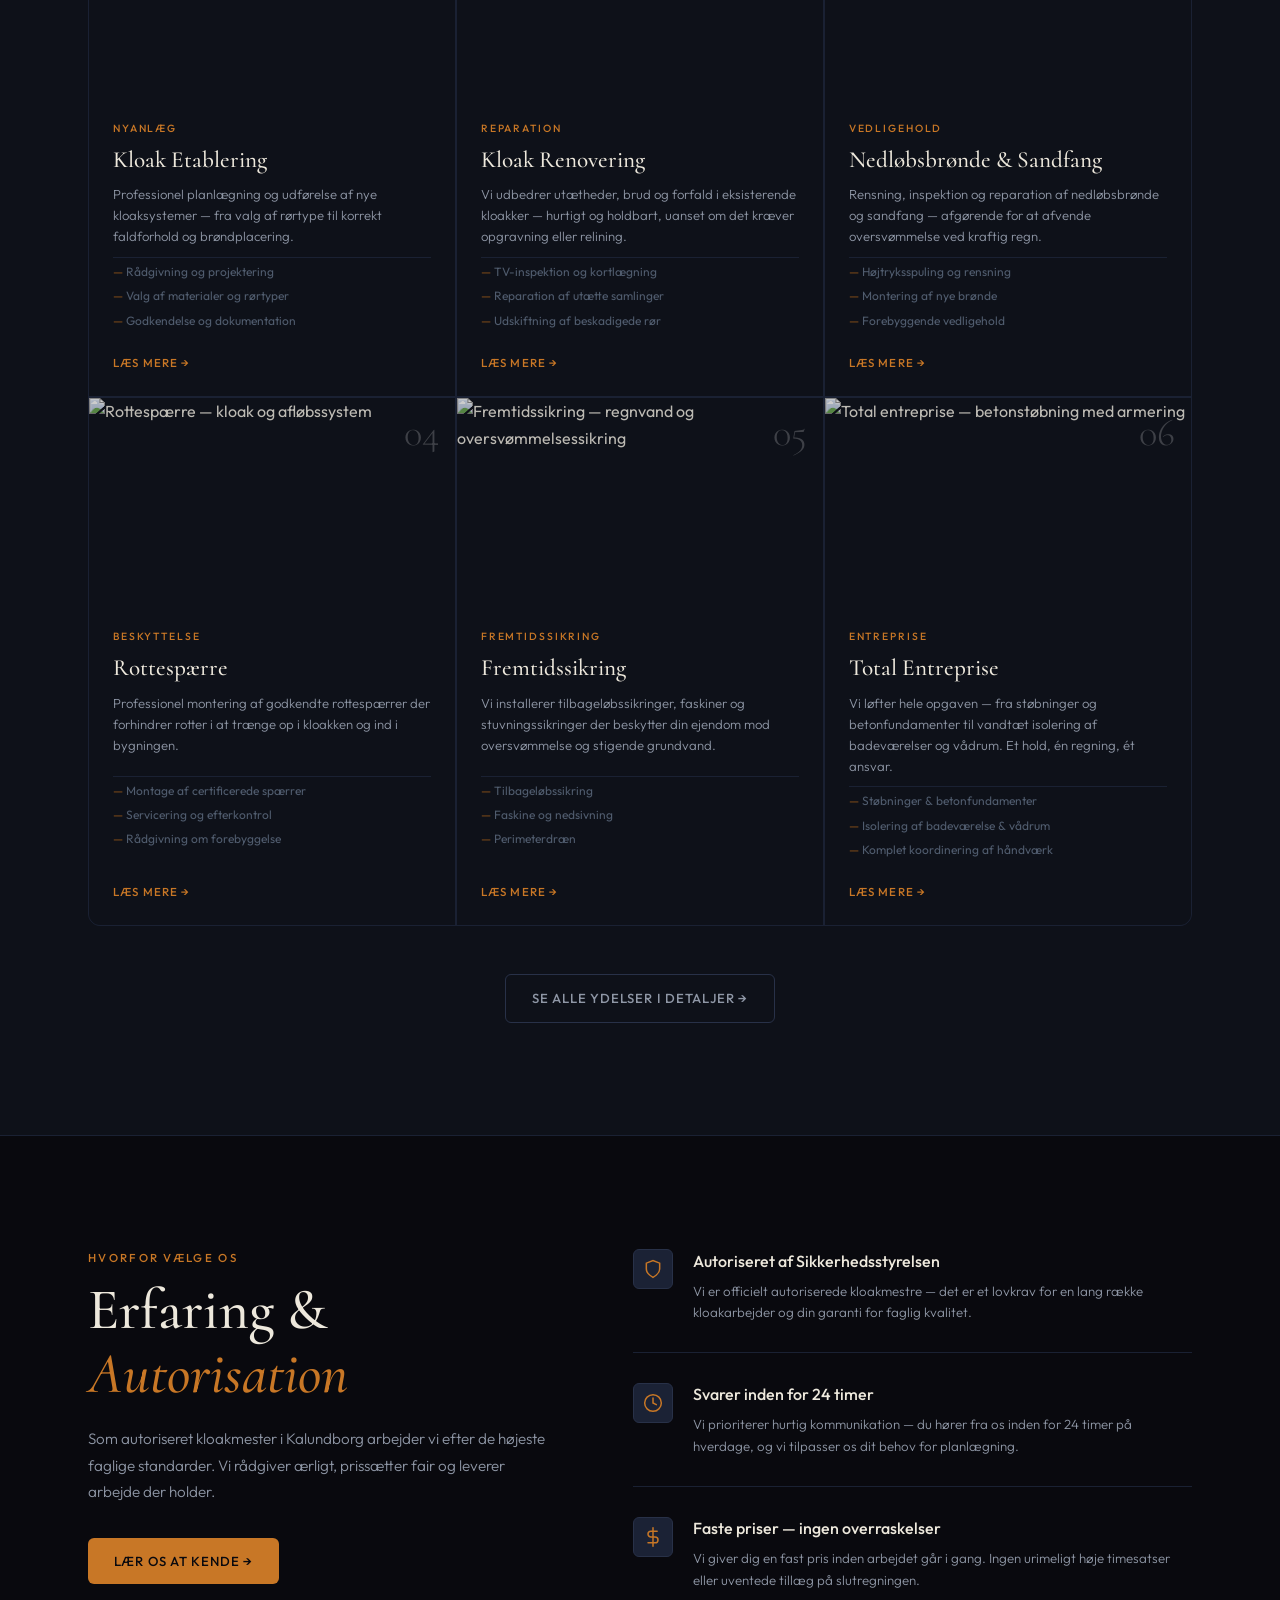
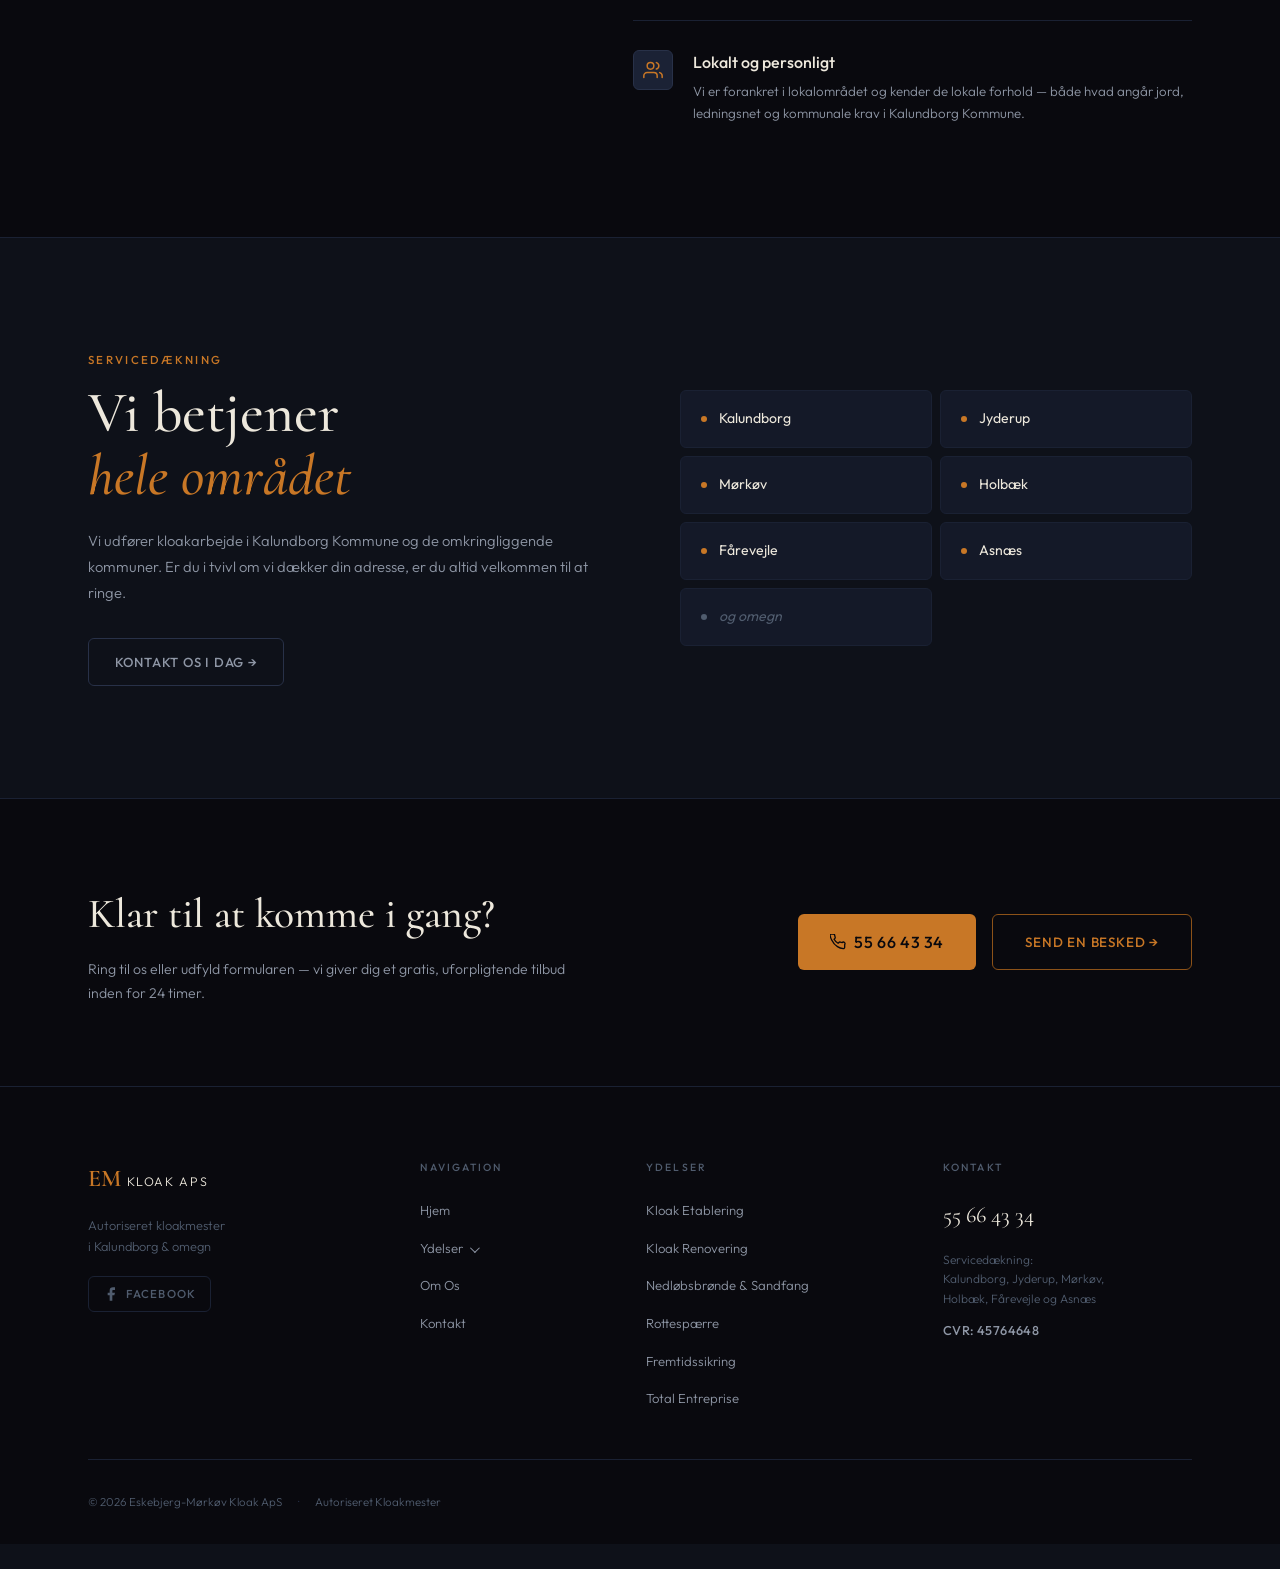
==== commit 55b207eb: "Remove .html extensions from all internal links and canonical URLs All href attributes now use clean" ====
--- a/index.html
+++ b/index.html
@@ -41,26 +41,26 @@
 
 <!-- ═══ NAV ════════════════════════════════════════════════════════════ -->
 <nav class="nav" id="nav">
-  <a href="index.html" class="nav-brand" aria-label="Hjem">
+  <a href="/" class="nav-brand" aria-label="Hjem">
     <span class="nav-brand-em">EM</span>
     <span class="nav-brand-rest">Kloak ApS</span>
     <span class="nav-brand-auth">Autoriseret Kloakmester</span>
   </a>
   <ul class="nav-links" role="list">
-    <li><a href="index.html" class="active">Hjem</a></li>
+    <li><a href="/" class="active">Hjem</a></li>
     <li class="has-dropdown">
-      <a href="ydelser.html" class="nav-dropdown-trigger">Ydelser <span class="nav-chevron" aria-hidden="true"></span></a>
+      <a href="/ydelser" class="nav-dropdown-trigger">Ydelser <span class="nav-chevron" aria-hidden="true"></span></a>
       <div class="nav-dropdown" aria-label="Ydelser undermenu">
-        <a href="kloak-etablering.html">Kloak Etablering</a>
-        <a href="kloak-renovering.html">Kloak Renovering</a>
-        <a href="nedloebsbroende-sandfang.html">Nedl&#248;bsbr&#248;nde &amp; Sandfang</a>
-        <a href="rottespaerre.html">Rottespærre</a>
-        <a href="fremtidssikring.html">Fremtidssikring</a>
-        <a href="total-entreprise.html">Total Entreprise</a>
+        <a href="/kloak-etablering">Kloak Etablering</a>
+        <a href="/kloak-renovering">Kloak Renovering</a>
+        <a href="/nedloebsbroende-sandfang">Nedl&#248;bsbr&#248;nde &amp; Sandfang</a>
+        <a href="/rottespaerre">Rottespærre</a>
+        <a href="/fremtidssikring">Fremtidssikring</a>
+        <a href="/total-entreprise">Total Entreprise</a>
       </div>
     </li>
-    <li><a href="om-os.html">Om Os</a></li>
-    <li><a href="kontakt.html">Kontakt</a></li>
+    <li><a href="/om-os">Om Os</a></li>
+    <li><a href="/kontakt">Kontakt</a></li>
   </ul>
   <a href="tel:55664334" class="nav-phone">
     <span class="nav-phone-ring" aria-hidden="true">
@@ -78,23 +78,23 @@
     <span class="mob-head-title">Menu</span>
     <button class="mob-close" id="mob-close" type="button" aria-label="Luk menu"><span></span><span></span></button>
   </div>
-  <a href="index.html">Hjem</a>
+  <a href="/">Hjem</a>
   <div class="mob-svc-group">
-    <div class="mob-svc-head"><a href="ydelser.html">Ydelser</a></div>
+    <div class="mob-svc-head"><a href="/ydelser">Ydelser</a></div>
     <div class="mob-svc-sub">
-      <a href="kloak-etablering.html">Kloak Etablering</a>
-      <a href="kloak-renovering.html">Kloak Renovering</a>
-      <a href="nedloebsbroende-sandfang.html">Nedløbsbrønde &amp; Sandfang</a>
-      <a href="rottespaerre.html">Rottespærre</a>
-      <a href="fremtidssikring.html">Fremtidssikring</a>
-      <a href="total-entreprise.html">Total Entreprise</a>
-    </div>
-  </div>
-  <a href="om-os.html">Om Os</a>
-  <a href="kontakt.html">Kontakt</a>
+      <a href="/kloak-etablering">Kloak Etablering</a>
+      <a href="/kloak-renovering">Kloak Renovering</a>
+      <a href="/nedloebsbroende-sandfang">Nedløbsbrønde &amp; Sandfang</a>
+      <a href="/rottespaerre">Rottespærre</a>
+      <a href="/fremtidssikring">Fremtidssikring</a>
+      <a href="/total-entreprise">Total Entreprise</a>
+    </div>
+  </div>
+  <a href="/om-os">Om Os</a>
+  <a href="/kontakt">Kontakt</a>
   <div class="mob-footer">
     <a href="tel:55664334" class="mob-footer-phone">55 66 43 34</a>
-    <a href="kontakt.html" class="btn btn-accent mob-footer-cta">Få gratis tilbud &rarr;</a>
+    <a href="/kontakt" class="btn btn-accent mob-footer-cta">Få gratis tilbud &rarr;</a>
   </div>
 </nav>
 <div class="mob-overlay" id="mob-overlay"></div>
@@ -113,11 +113,11 @@
       </h1>
       <p class="hero-sub">Vi etablerer, renoverer og fremtidssikrer kloaksystemer for private og erhverv i Kalundborg, Holbæk og omegn. Autoriseret, præcist og til attraktive priser.</p>
       <div class="hero-btns">
-        <a href="kontakt.html" class="btn btn-accent btn-lg">
+        <a href="/kontakt" class="btn btn-accent btn-lg">
           Få gratis tilbud
           <svg width="14" height="14" viewBox="0 0 24 24" fill="none" stroke="currentColor" stroke-width="2" stroke-linecap="round"><line x1="5" y1="12" x2="19" y2="12"/><polyline points="12,5 19,12 12,19"/></svg>
         </a>
-        <a href="ydelser.html" class="btn btn-ghost btn-lg">Se vores ydelser</a>
+        <a href="/ydelser" class="btn btn-ghost btn-lg">Se vores ydelser</a>
       </div>
       <div class="hero-trust">
         <span>&#10003;&nbsp;Autoriseret kloakmester</span>
@@ -169,7 +169,7 @@
 
     <div class="svc-grid">
 
-      <a href="kloak-etablering.html" class="svc-card fade-up">
+      <a href="/kloak-etablering" class="svc-card fade-up">
         <div class="svc-img-wrap">
           <img src="https://images.pexels.com/photos/37627673/pexels-photo-37627673.jpeg?auto=compress&cs=tinysrgb&w=700" alt="Kloak etablering — nedlæggelse af nye kloakrør i grøft" loading="lazy">
           <span class="svc-badge">01</span>
@@ -187,7 +187,7 @@
         </div>
       </a>
 
-      <a href="kloak-renovering.html" class="svc-card fade-up" data-d="1">
+      <a href="/kloak-renovering" class="svc-card fade-up" data-d="1">
         <div class="svc-img-wrap">
           <img src="https://images.pexels.com/photos/29274530/pexels-photo-29274530.jpeg?auto=compress&cs=tinysrgb&w=700" alt="Kloak renovering — reparation af utætte kloakrør" loading="lazy">
           <span class="svc-badge">02</span>
@@ -205,7 +205,7 @@
         </div>
       </a>
 
-      <a href="nedloebsbroende-sandfang.html" class="svc-card fade-up" data-d="2">
+      <a href="/nedloebsbroende-sandfang" class="svc-card fade-up" data-d="2">
         <div class="svc-img-wrap">
           <img src="https://images.pexels.com/photos/5828261/pexels-photo-5828261.jpeg?auto=compress&cs=tinysrgb&w=700" alt="Nedløbsbrønd — mandhulsdæksel på asfalt" loading="lazy">
           <span class="svc-badge">03</span>
@@ -223,7 +223,7 @@
         </div>
       </a>
 
-      <a href="rottespaerre.html" class="svc-card fade-up">
+      <a href="/rottespaerre" class="svc-card fade-up">
         <div class="svc-img-wrap">
           <img src="https://images.pexels.com/photos/3306357/pexels-photo-3306357.jpeg?auto=compress&cs=tinysrgb&w=700" alt="Rottespærre — kloak og afløbssystem" loading="lazy">
           <span class="svc-badge">04</span>
@@ -241,7 +241,7 @@
         </div>
       </a>
 
-      <a href="fremtidssikring.html" class="svc-card fade-up" data-d="1">
+      <a href="/fremtidssikring" class="svc-card fade-up" data-d="1">
         <div class="svc-img-wrap">
           <img src="https://images.pexels.com/photos/18312461/pexels-photo-18312461.jpeg?auto=compress&cs=tinysrgb&w=700" alt="Fremtidssikring — regnvand og oversvømmelsessikring" loading="lazy">
           <span class="svc-badge">05</span>
@@ -259,7 +259,7 @@
         </div>
       </a>
 
-      <a href="total-entreprise.html" class="svc-card fade-up" data-d="2">
+      <a href="/total-entreprise" class="svc-card fade-up" data-d="2">
         <div class="svc-img-wrap">
           <img src="https://images.pexels.com/photos/26107204/pexels-photo-26107204.jpeg?auto=compress&cs=tinysrgb&w=700" alt="Total entreprise — betonstøbning med armering" loading="lazy">
           <span class="svc-badge">06</span>
@@ -280,7 +280,7 @@
     </div>
 
     <div class="services-cta fade-up">
-      <a href="ydelser.html" class="btn btn-outline">Se alle ydelser i detaljer &rarr;</a>
+      <a href="/ydelser" class="btn btn-outline">Se alle ydelser i detaljer &rarr;</a>
     </div>
   </div>
 </section>
@@ -293,7 +293,7 @@
         <div class="eyebrow">Hvorfor vælge os</div>
         <h2 class="h2" id="why-h2">Erfaring &amp;<br><em>Autorisation</em></h2>
         <p class="why-sub">Som autoriseret kloakmester i Kalundborg arbejder vi efter de højeste faglige standarder. Vi rådgiver ærligt, prissætter fair og leverer arbejde der holder.</p>
-        <a href="om-os.html" class="btn btn-accent" style="margin-top:2rem">Lær os at kende &rarr;</a>
+        <a href="/om-os" class="btn btn-accent" style="margin-top:2rem">Lær os at kende &rarr;</a>
       </div>
       <div class="why-right">
         <div class="why-feat fade-up">
@@ -345,7 +345,7 @@
         <div class="eyebrow">Servicedækning</div>
         <h2 class="h2" id="area-h2">Vi betjener<br><em>hele området</em></h2>
         <p class="area-sub">Vi udfører kloakarbejde i Kalundborg Kommune og de omkringliggende kommuner. Er du i tvivl om vi dækker din adresse, er du altid velkommen til at ringe.</p>
-        <a href="kontakt.html" class="btn btn-outline" style="margin-top:2rem">Kontakt os i dag &rarr;</a>
+        <a href="/kontakt" class="btn btn-outline" style="margin-top:2rem">Kontakt os i dag &rarr;</a>
       </div>
       <div class="area-places fade-up" data-d="2">
         <div class="area-place">
@@ -394,7 +394,7 @@
           <svg width="16" height="16" viewBox="0 0 24 24" fill="none" stroke="currentColor" stroke-width="2" stroke-linecap="round" aria-hidden="true"><path d="M22 16.92v3a2 2 0 01-2.18 2 19.79 19.79 0 01-8.63-3.07A19.5 19.5 0 013.07 9.8 19.79 19.79 0 010 1.17 2 2 0 012 0h3a2 2 0 012 1.72c.127.96.361 1.903.7 2.81a2 2 0 01-.45 2.11L6.09 7.91a16 16 0 006 6l1.27-1.27a2 2 0 012.11-.45c.907.339 1.85.573 2.81.7A2 2 0 0122 16z"/></svg>
           55 66 43 34
         </a>
-        <a href="kontakt.html" class="btn btn-ghost-accent btn-lg">Send en besked &rarr;</a>
+        <a href="/kontakt" class="btn btn-ghost-accent btn-lg">Send en besked &rarr;</a>
       </div>
     </div>
   </div>
@@ -405,7 +405,7 @@
   <div class="container">
     <div class="footer-grid">
       <div class="footer-brand">
-        <a href="index.html" class="footer-logo">
+        <a href="/" class="footer-logo">
           <span class="footer-logo-em">EM</span>
           <span class="footer-logo-rest">Kloak ApS</span>
         </a>
@@ -418,31 +418,31 @@
       <div class="footer-nav">
         <div class="footer-nav-h">Navigation</div>
         <ul role="list">
-          <li><a href="index.html">Hjem</a></li>
+          <li><a href="/">Hjem</a></li>
           <li class="has-dropdown">
-      <a href="ydelser.html" class="nav-dropdown-trigger">Ydelser <span class="nav-chevron" aria-hidden="true"></span></a>
+      <a href="/ydelser" class="nav-dropdown-trigger">Ydelser <span class="nav-chevron" aria-hidden="true"></span></a>
       <div class="nav-dropdown" aria-label="Ydelser undermenu">
-        <a href="kloak-etablering.html">Kloak Etablering</a>
-        <a href="kloak-renovering.html">Kloak Renovering</a>
-        <a href="nedloebsbroende-sandfang.html">Nedl&#248;bsbr&#248;nde &amp; Sandfang</a>
-        <a href="rottespaerre.html">Rottespærre</a>
-        <a href="fremtidssikring.html">Fremtidssikring</a>
-        <a href="total-entreprise.html">Total Entreprise</a>
+        <a href="/kloak-etablering">Kloak Etablering</a>
+        <a href="/kloak-renovering">Kloak Renovering</a>
+        <a href="/nedloebsbroende-sandfang">Nedl&#248;bsbr&#248;nde &amp; Sandfang</a>
+        <a href="/rottespaerre">Rottespærre</a>
+        <a href="/fremtidssikring">Fremtidssikring</a>
+        <a href="/total-entreprise">Total Entreprise</a>
       </div>
     </li>
-          <li><a href="om-os.html">Om Os</a></li>
-          <li><a href="kontakt.html">Kontakt</a></li>
+          <li><a href="/om-os">Om Os</a></li>
+          <li><a href="/kontakt">Kontakt</a></li>
         </ul>
       </div>
       <div class="footer-nav">
         <div class="footer-nav-h">Ydelser</div>
         <ul role="list">
-          <li><a href="kloak-etablering.html">Kloak Etablering</a></li>
-          <li><a href="kloak-renovering.html">Kloak Renovering</a></li>
-          <li><a href="nedloebsbroende-sandfang.html">Nedløbsbrønde &amp; Sandfang</a></li>
-          <li><a href="rottespaerre.html">Rottespærre</a></li>
-          <li><a href="fremtidssikring.html">Fremtidssikring</a></li>
-          <li><a href="total-entreprise.html">Total Entreprise</a></li>
+          <li><a href="/kloak-etablering">Kloak Etablering</a></li>
+          <li><a href="/kloak-renovering">Kloak Renovering</a></li>
+          <li><a href="/nedloebsbroende-sandfang">Nedløbsbrønde &amp; Sandfang</a></li>
+          <li><a href="/rottespaerre">Rottespærre</a></li>
+          <li><a href="/fremtidssikring">Fremtidssikring</a></li>
+          <li><a href="/total-entreprise">Total Entreprise</a></li>
         </ul>
       </div>
       <div class="footer-contact">
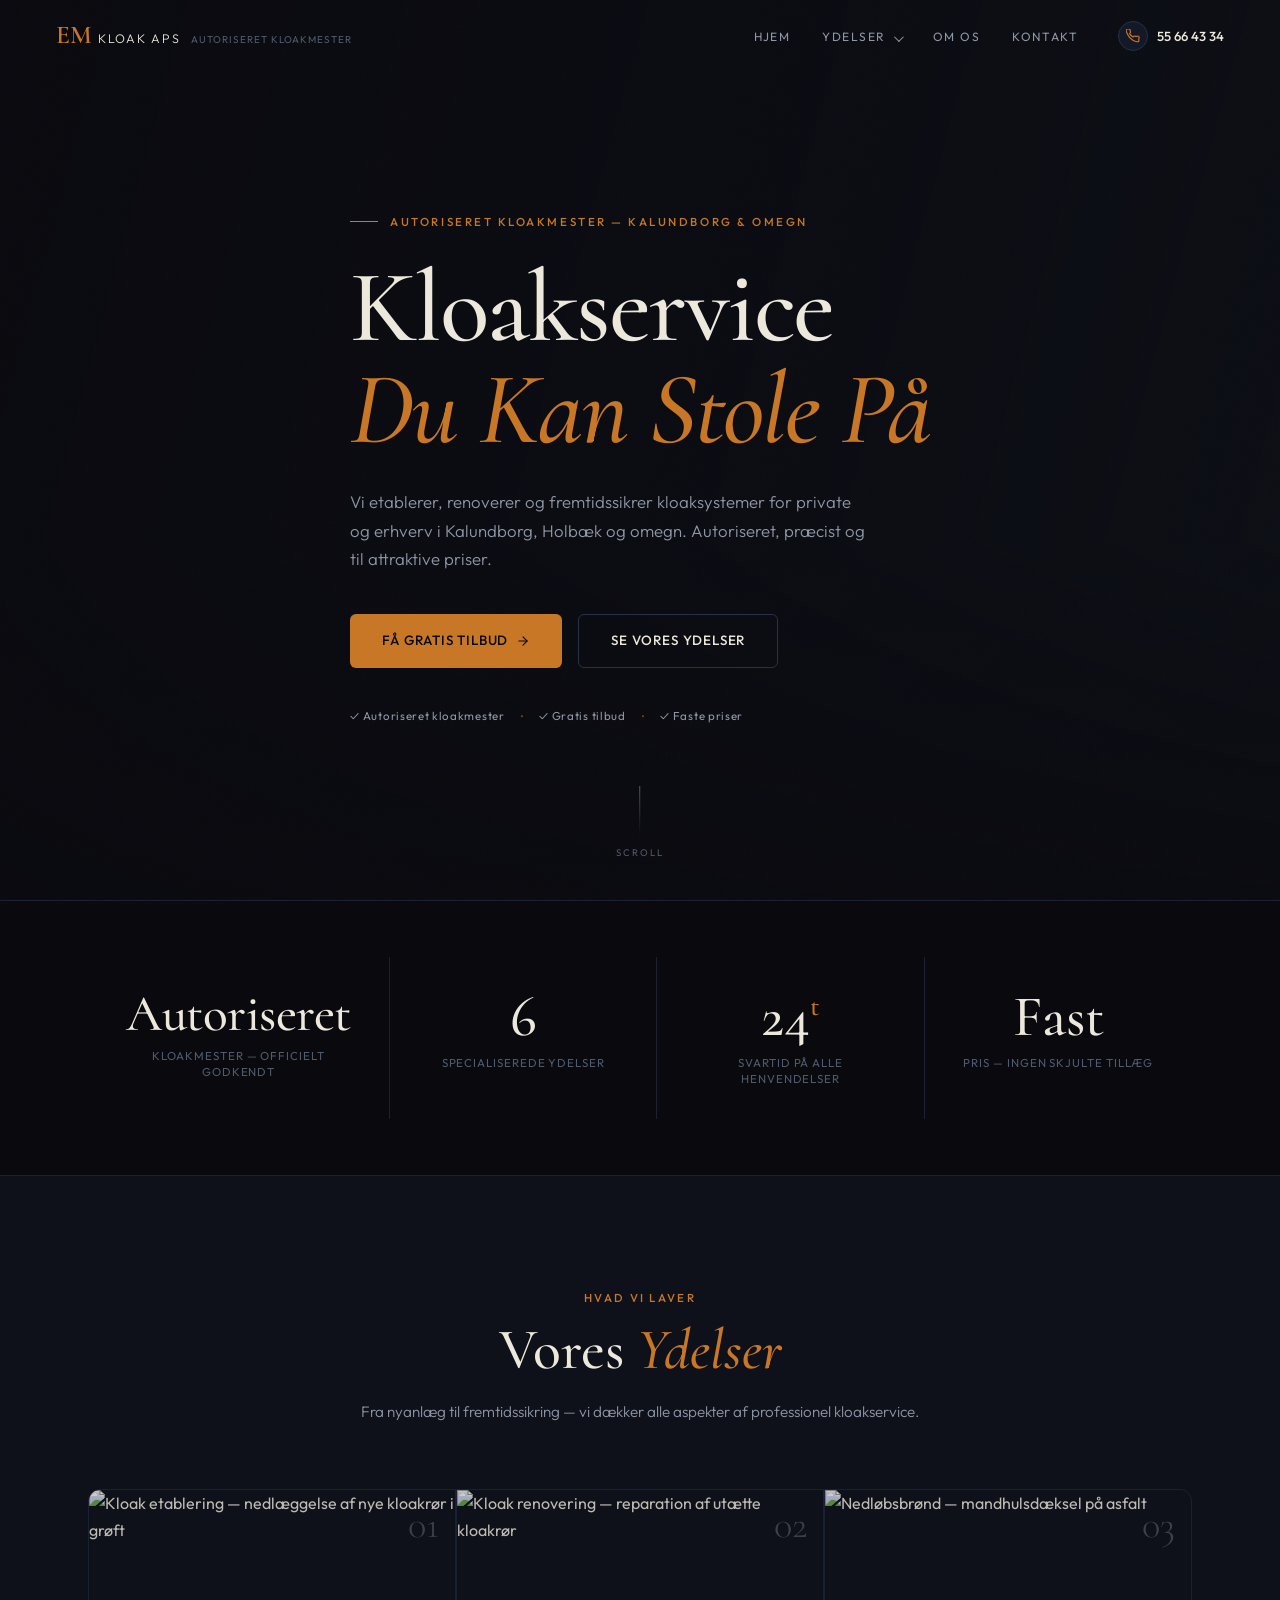
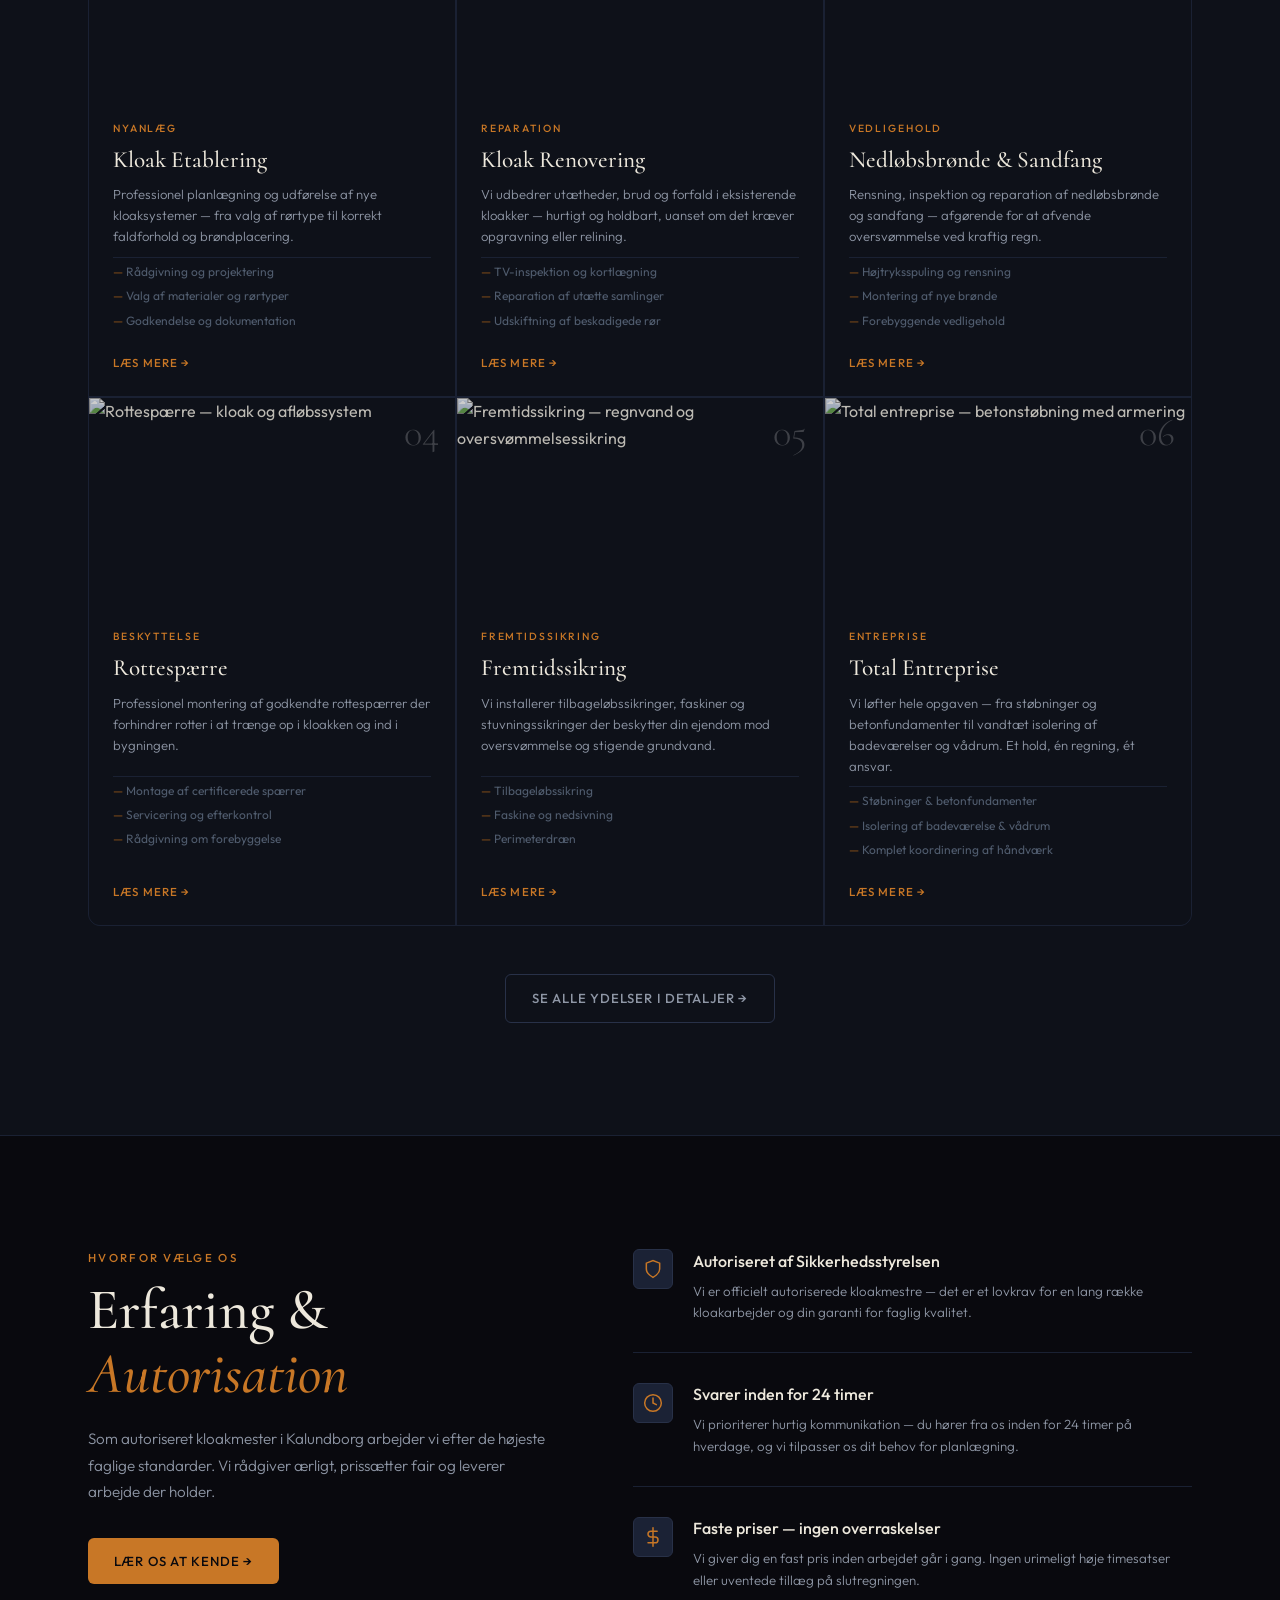
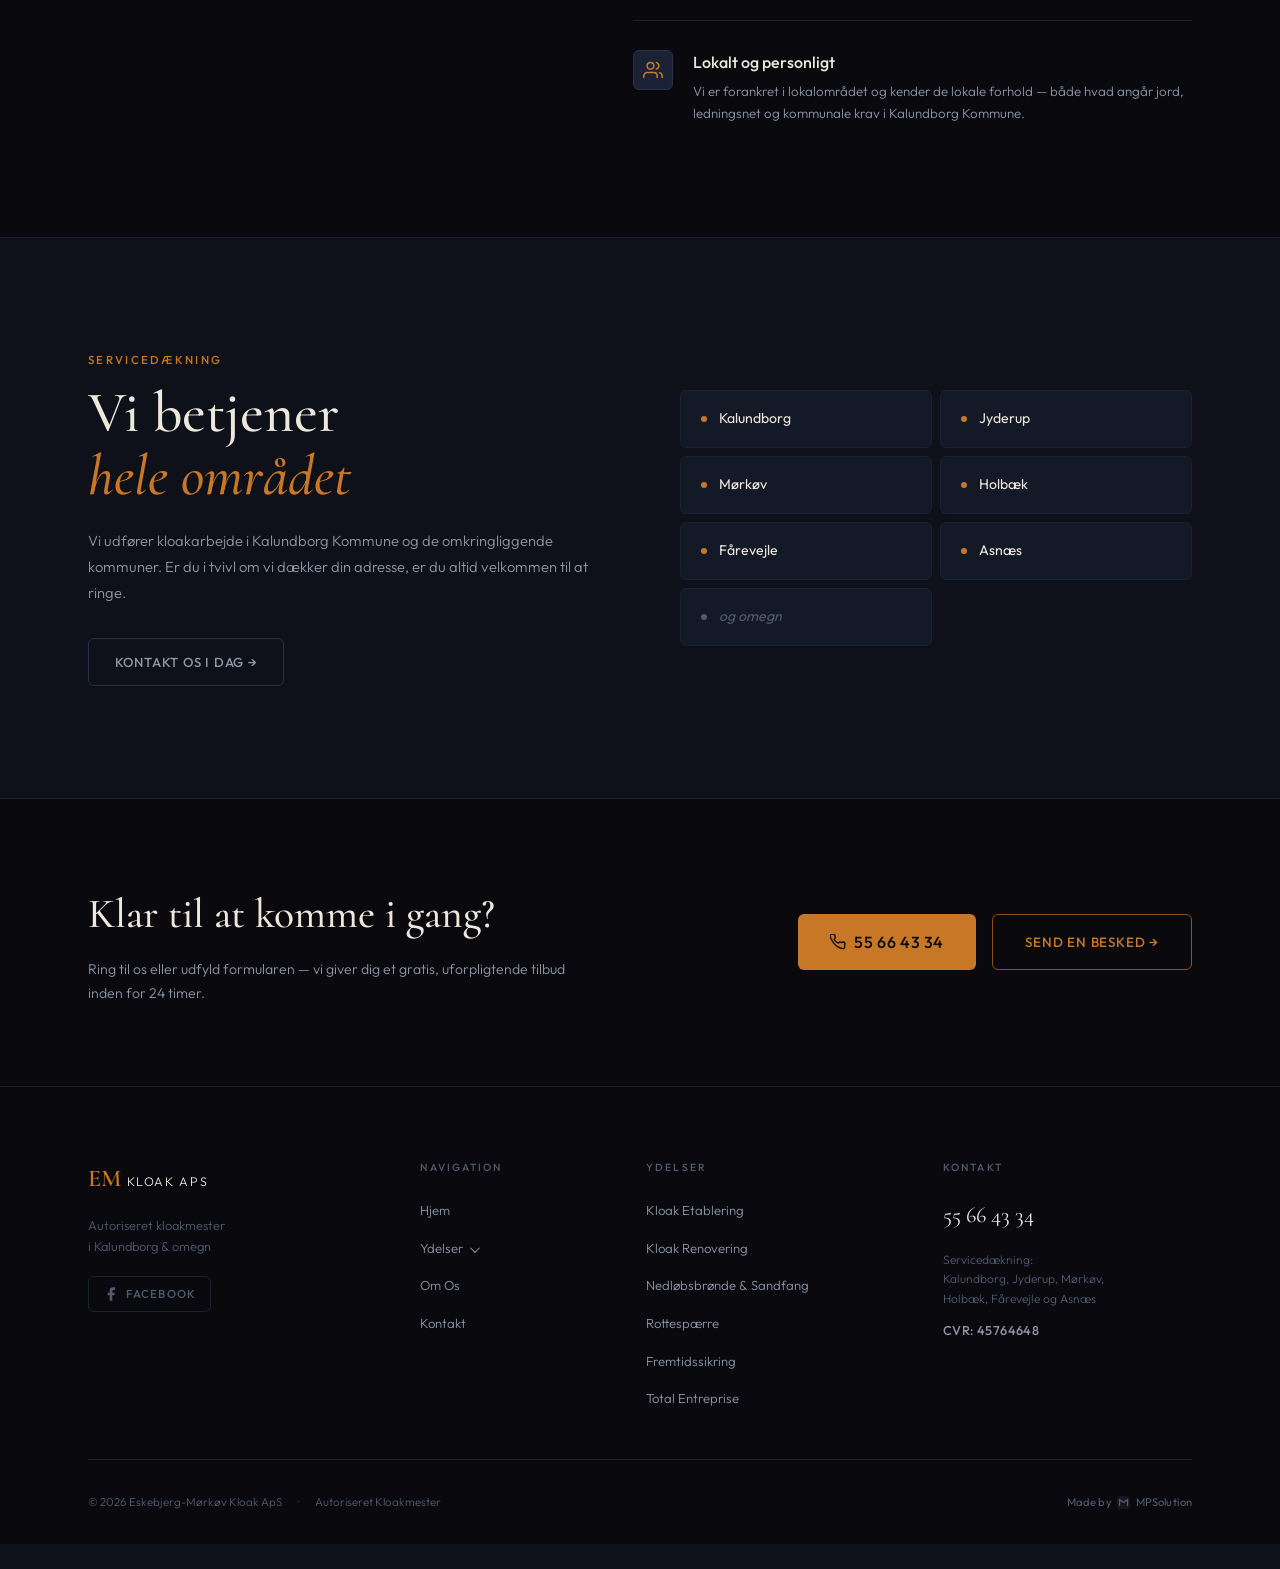
==== commit 13f20230: "Add Made by MPSolution footer badge on all pages Small M-monogram icon + link to mpsolution.dk in fo" ====
--- a/index.html
+++ b/index.html
@@ -456,6 +456,14 @@
       <span>&copy; 2026 Eskebjerg-Mørkøv Kloak ApS</span>
       <span class="footer-sep" aria-hidden="true">·</span>
       <span>Autoriseret Kloakmester</span>
+      <a href="https://mpsolution.dk" target="_blank" rel="noopener noreferrer" class="footer-made-by">
+        Made by
+        <svg class="footer-made-by-icon" width="13" height="13" viewBox="0 0 13 13" fill="none" aria-hidden="true">
+          <rect width="13" height="13" rx="3" fill="currentColor" opacity=".18"/>
+          <path d="M2.5 9.5V3.5l4 3 4-3v6" stroke="currentColor" stroke-width="1.3" stroke-linecap="round" stroke-linejoin="round"/>
+        </svg>
+        MPSolution
+      </a>
     </div>
   </div>
 </footer>
--- a/assets/style.css
+++ b/assets/style.css
@@ -1084,6 +1084,21 @@
   color: var(--text-2);
 }
 .footer-sep { color: var(--border-hi); }
+.footer-made-by {
+  margin-left: auto;
+  display: inline-flex;
+  align-items: center;
+  gap: .35rem;
+  color: var(--text-2);
+  text-decoration: none;
+  font-size: .7rem;
+  font-weight: 400;
+  letter-spacing: .01em;
+  transition: color .2s;
+}
+.footer-made-by:hover { color: var(--accent); }
+.footer-made-by-icon { flex-shrink: 0; transition: transform .2s; }
+.footer-made-by:hover .footer-made-by-icon { transform: scale(1.15); }
 .footer-cvr {
   display: inline-block;
   margin-top: .75rem;
